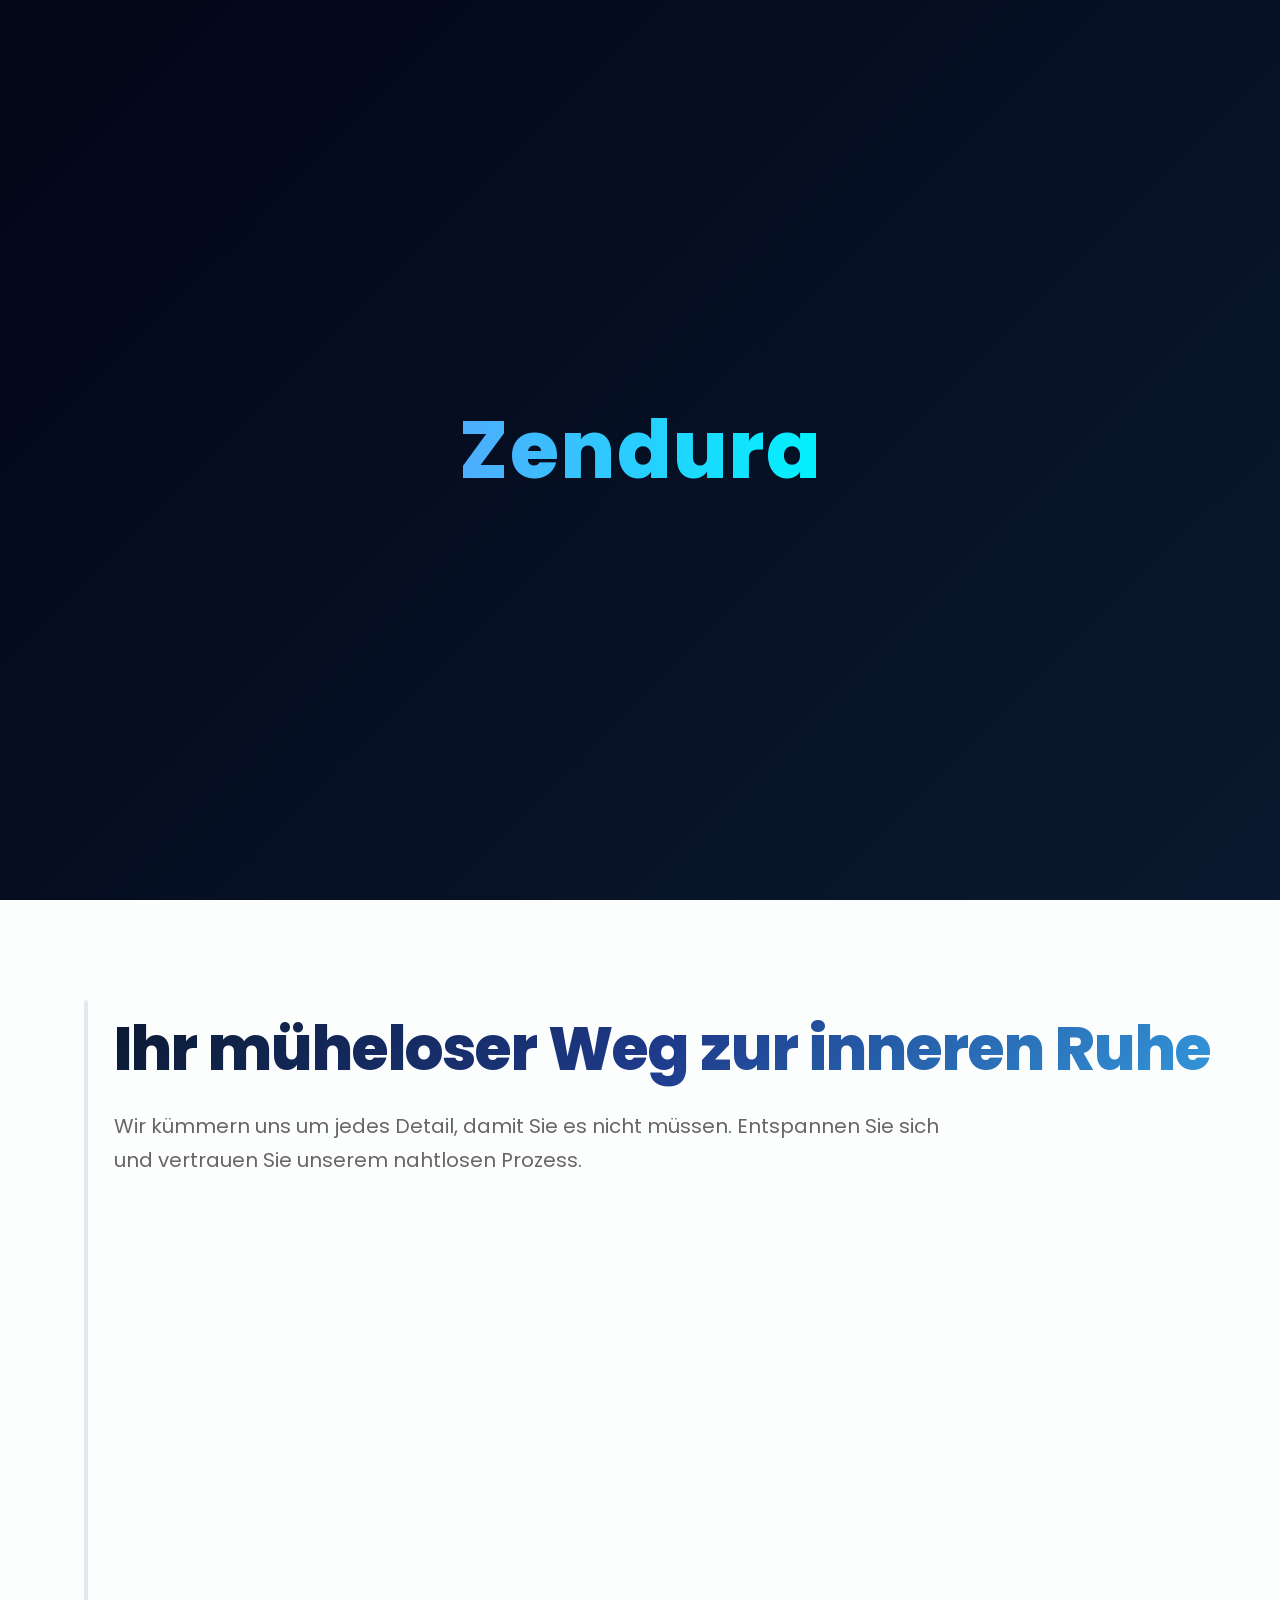
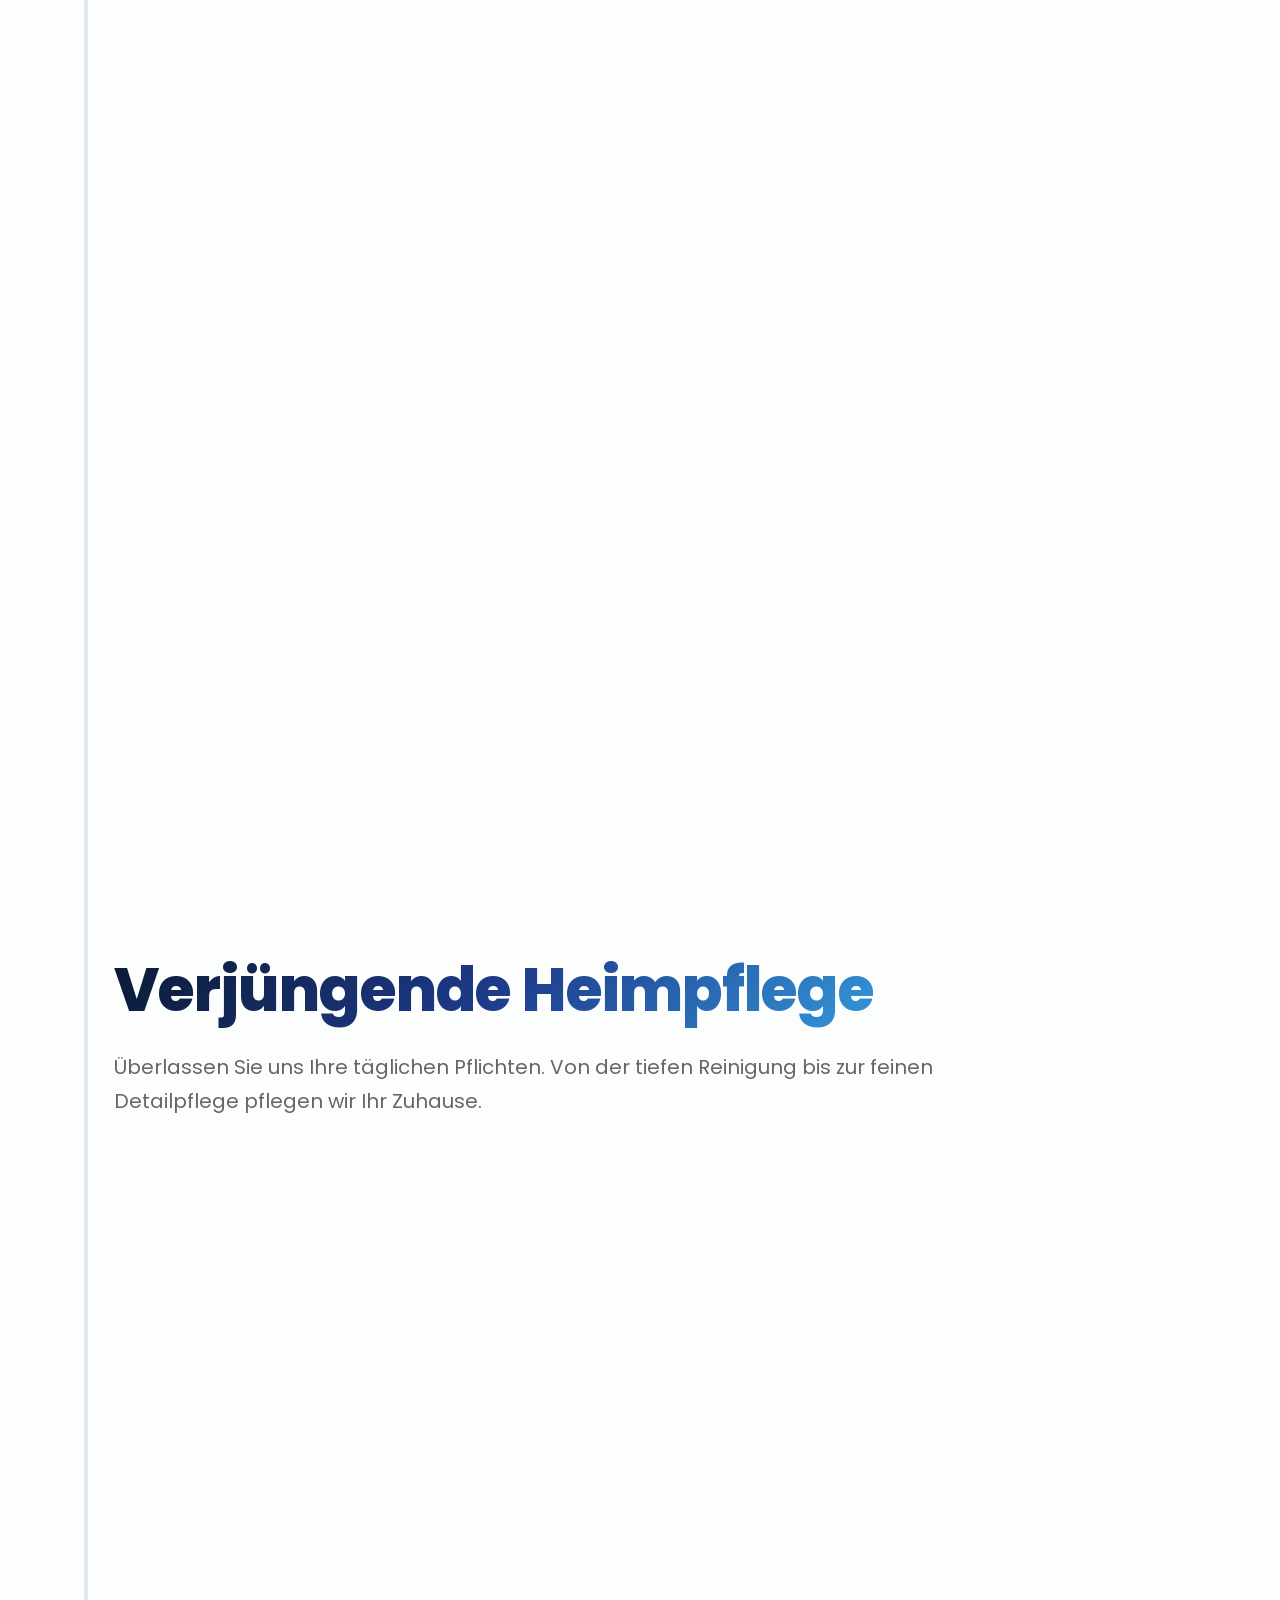
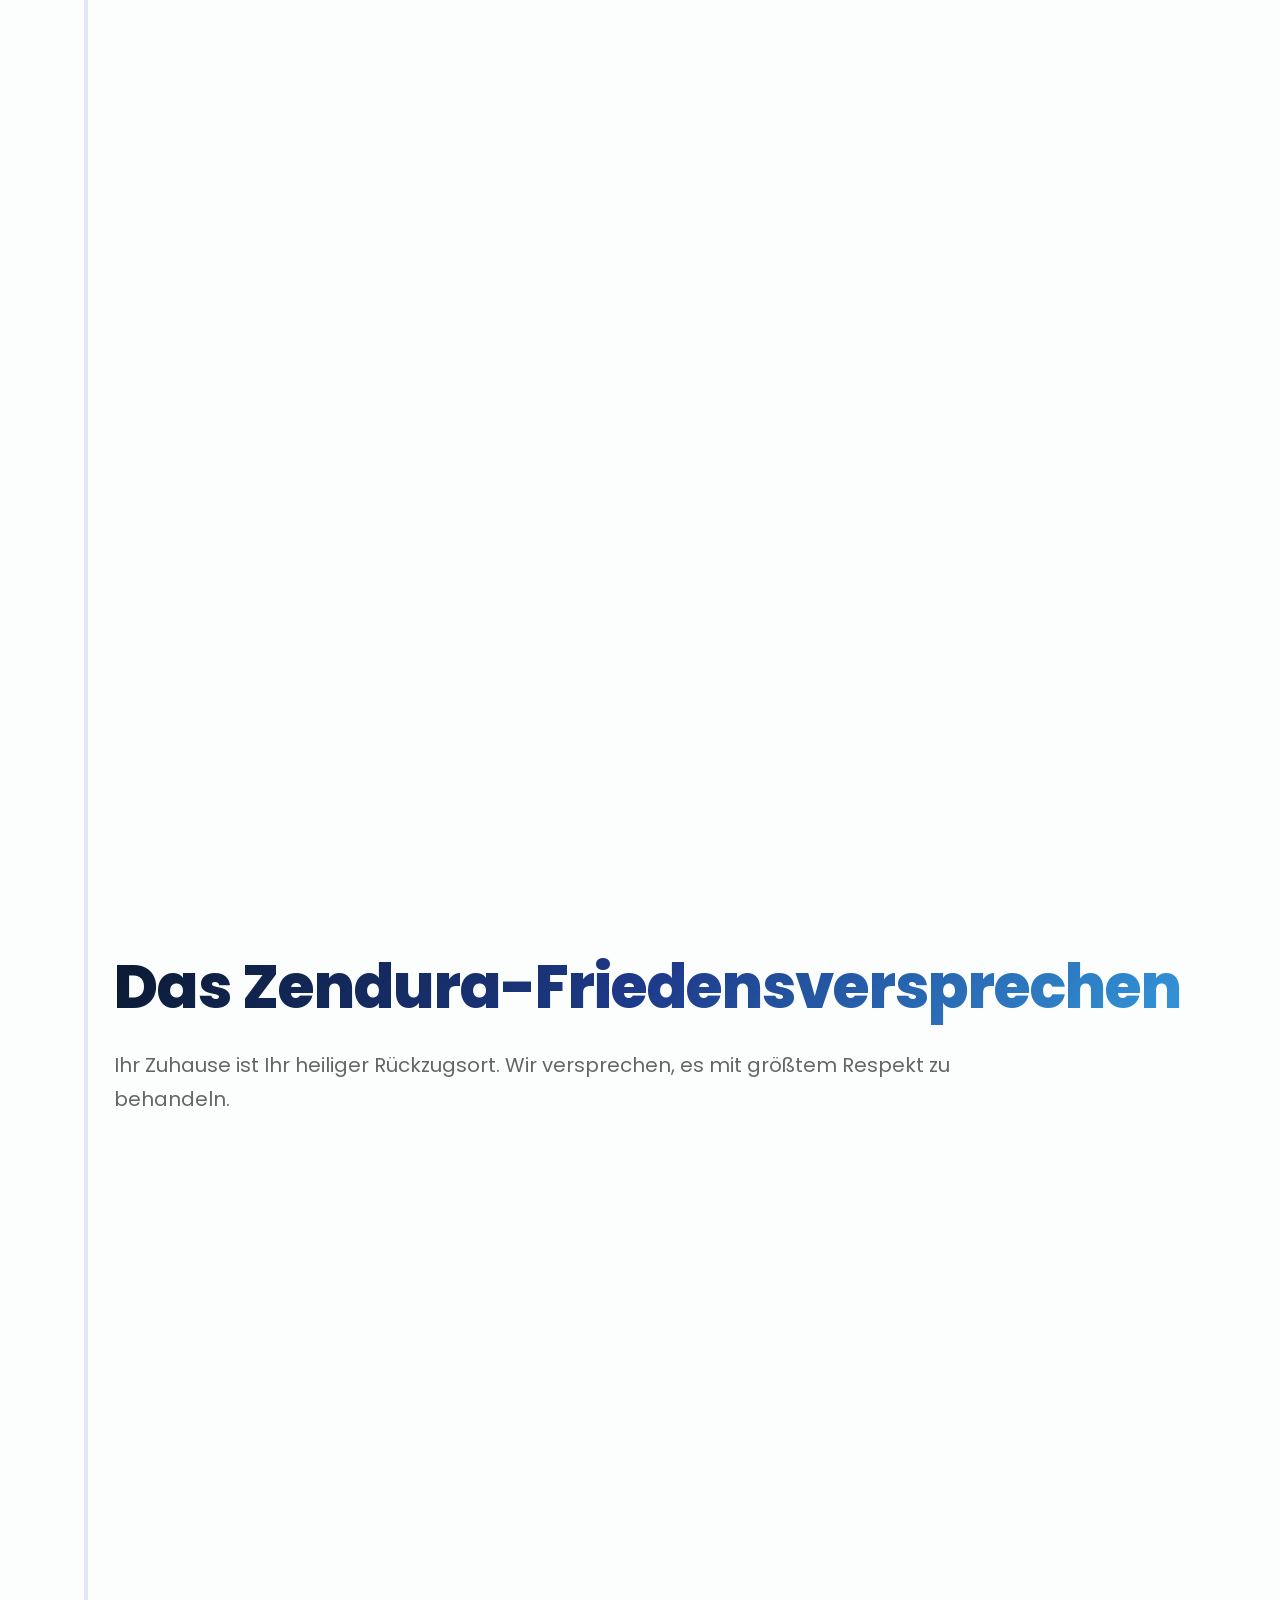
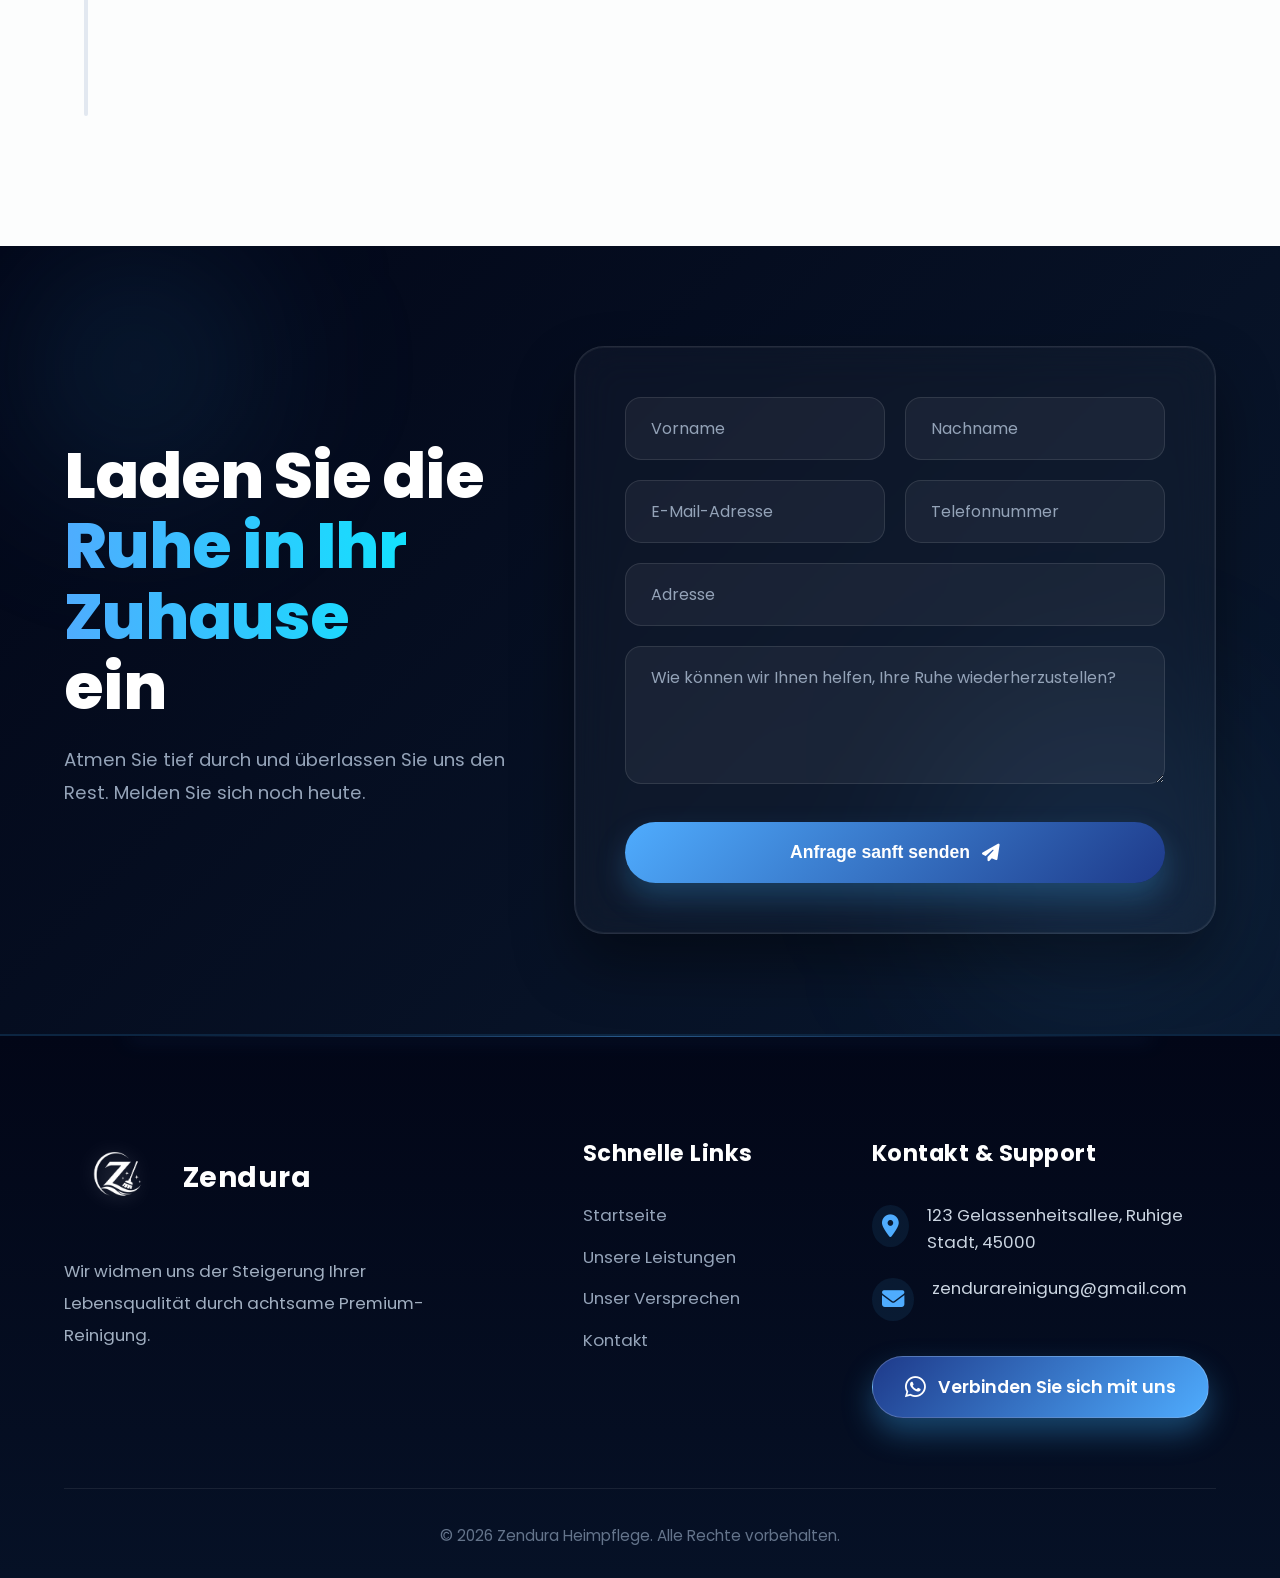
==== index.html @ 0d2a4757 "Add files via upload" ====
<!DOCTYPE html>
<html lang="de">
<head>
    <meta charset="UTF-8" />
    <meta name="viewport" content="width=device-width, initial-scale=1.0, viewport-fit=cover">
    <title>Zendura</title>
    
    <!-- Fonts & Icons -->
    <link href="https://fonts.googleapis.com/css2?family=Dancing+Script:wght@600;700&family=Poppins:wght@300;400;500;600;700;800&display=swap" rel="stylesheet">
    <link rel="stylesheet" href="https://cdnjs.cloudflare.com/ajax/libs/font-awesome/6.5.0/css/all.min.css">
    
    <!-- CSS File -->
    <link rel="stylesheet" href="style.css">
</head>
<body>
    <div id="splash-screen">
        <div class="splash-logo-container">
            <!-- Xelek (Circle) hat rakirin, tenê nivîs ma -->
            <h1 class="splash-brand-name">Zendura</h1>
        </div>
    </div>

    <!-- ================= SMART HEADER ================= -->
    <header id="mainHeader">
        <div class="header-left">
            <a href="#home" class="logo-container">
                <img src="./logo.png" alt="Zendura Logo" class="site-logo">
                <span class="brand-name">Zendura</span>
            </a>
        </div>
        <div class="nav-links">
            <a href="#home" class="i18n" data-en="Home" data-de="Startseite">Home</a>
            <a href="#services" class="i18n" data-en="Services" data-de="Dienstleistungen">Services</a>
            <a href="./aboutus.html" class="i18n" data-en="About Us" data-de="Über uns">About Us</a>
            <a href="#request-service" class="i18n" data-en="Contact Us" data-de="Kontakt">Contact Us</a>
            <button class="lang-btn-nav" onclick="openLangModal()">
                <i class="fa-solid fa-globe"></i> <span id="currentLangDesktop">Deutsch</span>
            </button>
        </div>
        <div class="hamburger" id="hamburgerMenu">
            <i class="fa-solid fa-bars-staggered"></i>
        </div>
    </header>

    <!-- ================= LANGUAGE MODAL ================= -->
    <div class="lang-modal-overlay" id="langModal" aria-hidden="true">
        <div class="lang-modal-box">
            <i
                class="fa-solid fa-xmark close-lang-modal"
                onclick="closeLangModal()"
            ></i>

            <h3
                class="i18n"
                data-en="Select Language"
                data-de="Sprache wählen"
            >
                Sprache wählen
            </h3>

            <a
                href="javascript:void(0);"
                class="lang-option"
                data-language="en"
            >
                <span>English</span>
                <i class="fa-solid fa-circle-check lang-check"></i>
            </a>

            <a
                href="javascript:void(0);"
                class="lang-option selected"
                data-language="de"
            >
                <span>Deutsch</span>
                <i class="fa-solid fa-circle-check lang-check"></i>
            </a>
        </div>
    </div>

    <!-- ================= CLEAN LANGUAGE MODAL ================= -->
    <div class="lang-modal-overlay" id="langModal">
        <div class="lang-modal-box">
            <i class="fa-solid fa-xmark close-lang-modal" onclick="closeLangModal()"></i>
            <h3 class="i18n" data-en="Select Language" data-de="Sprache wählen">Sprache wählen</h3>
            <!-- href hat guhertin daku shasha nejolet ber bi jor ve -->
            <a href="javascript:void(0);" class="lang-option" data-language="en">English</a>
            <a href="javascript:void(0);" class="lang-option" data-language="de">Deutsch</a>
        </div>
    </div>

    <!-- ================= HERO SECTION ================= -->
    <section class="hero" id="home">
        <div class="hero-container">
            <div class="hero-text">
                <h2 class="i18n" data-en="Experience the Pure Peace of a <br><span class='text-light-blue'>Flawless Home</span>" data-de="Erleben Sie die pure Ruhe eines <br><span class='text-light-blue'>makellosen Zuhauses</span>">
                    Erleben Sie die pure Ruhe eines <br><span class="text-light-blue">makellosen Zuhauses</span>
                </h2>
                <p class="i18n" data-en="Let us gently wash away the stress of your day. We meticulously cleanse and harmonize your living spaces, leaving you with a tranquil, breathing sanctuary where you can truly relax and unwind." data-de="Lassen Sie uns den Stress des Tages behutsam wegwaschen. Wir reinigen und harmonisieren Ihre Wohnräume und hinterlassen Ihnen einen ruhigen Rückzugsort.">
                    Lassen Sie uns den Stress des Tages behutsam wegwaschen. Wir reinigen und harmonisieren Ihre Wohnräume und hinterlassen Ihnen einen ruhigen Rückzugsort.
                </p>
    
            </div>
            
            <div class="hero-image">
                <div class="float-img-1">
                    <img src="https://images.unsplash.com/photo-1585421514738-01798e348b17?q=80&w=300&auto=format&fit=crop" alt="Cleaning Tools">
                </div>
                <div class="premium-image-wrapper">
                    <img src="./v1.png" alt="Luxury Clean Home">
                </div>
                <div class="float-img-2">
                    <img src="https://images.unsplash.com/photo-1527515637462-cff94eecc1ac?q=80&w=300&auto=format&fit=crop" alt="Clean Room">
                </div>
            </div>
        </div>
    </section>

    <!-- ================= MASTER TIMELINE UNIVERSE ================= -->
    <section class="master-timeline-section">
        <div class="timeline-wrapper" id="timelineWrapper">
            
            <div class="timeline-track" id="timelineTrack">
                <div class="timeline-progress-bar" id="progressBar"></div>
            </div>

            <!-- Path to Peace -->
            <div class="section-header">
                <h2 class="text-gradient-dark-light i18n" data-en="Your Effortless Path to Peace" data-de="Ihr müheloser Weg zur inneren Ruhe">Ihr müheloser Weg zur inneren Ruhe</h2>
                <p class="i18n" data-en="We handle every little detail so you don't have to. Relax and trust our seamless, quiet process designed to bring absolute harmony back to your home." data-de="Wir kümmern uns um jedes Detail, damit Sie es nicht müssen. Entspannen Sie sich und vertrauen Sie unserem nahtlosen Prozess.">
                    Wir kümmern uns um jedes Detail, damit Sie es nicht müssen. Entspannen Sie sich und vertrauen Sie unserem nahtlosen Prozess.
                </p>
            </div>

            <div class="timeline-item">
                <div class="timeline-circle"></div>
                <div class="card-border-wrapper">
                    <div class="timeline-card">
                        <div class="timeline-content">
                            <div class="icon-wrapper"><i class="fa-regular fa-calendar-check"></i></div>
                            <h3 class="text-gradient-dark-light i18n" data-en="1. Mindful Listening" data-de="1. Achtsames Zuhören">1. Achtsames Zuhören</h3>
                            <p class="i18n" data-en="We gently listen to your needs to create a personalized care plan that fits perfectly into your lifestyle without causing any disruption." data-de="Wir hören uns Ihre Wünsche in Ruhe an, um einen persönlichen Pflegeplan zu erstellen.">
                                Wir hören uns Ihre Wünsche in Ruhe an, um einen persönlichen Pflegeplan zu erstellen.
                            </p>
                        </div>
                    </div>
                </div>
            </div>

            <div class="timeline-item">
                <div class="timeline-circle"></div>
                <div class="card-border-wrapper">
                    <div class="timeline-card">
                        <div class="timeline-content">
                            <div class="icon-wrapper"><i class="fa-solid fa-clipboard-list"></i></div>
                            <h3 class="text-gradient-dark-light i18n" data-en="2. Gentle Preparation" data-de="2. Sanfte Vorbereitung">2. Sanfte Vorbereitung</h3>
                            <p class="i18n" data-en="Our trusted professionals select the safest, most soothing eco-friendly products specifically tailored to protect your sanctuary and your loved ones." data-de="Unsere vertrauenswürdigen Profis wählen die sichersten und sanftesten umweltfreundlichen Produkte aus.">
                                Unsere vertrauenswürdigen Profis wählen die sichersten und sanftesten umweltfreundlichen Produkte aus.
                            </p>
                        </div>
                    </div>
                </div>
            </div>

            <div class="timeline-item">
                <div class="timeline-circle"></div>
                <div class="card-border-wrapper">
                    <div class="timeline-card">
                        <div class="timeline-content">
                            <div class="icon-wrapper"><i class="fa-solid fa-broom-ball"></i></div>
                            <h3 class="text-gradient-dark-light i18n" data-en="3. Purifying Care" data-de="3. Reinigende Pflege">3. Reinigende Pflege</h3>
                            <p class="i18n" data-en="With mindful precision and quiet respect for your space, we gently purify every corner, restoring light, freshness, and positive energy." data-de="Mit achtsamer Präzision und leisem Respekt für Ihre Räume reinigen wir behutsam jede Ecke.">
                                Mit achtsamer Präzision und leisem Respekt für Ihre Räume reinigen wir behutsam jede Ecke.
                            </p>
                        </div>
                    </div>
                </div>
            </div>

            <div class="timeline-item">
                <div class="timeline-circle"></div>
                <div class="card-border-wrapper">
                    <div class="timeline-card">
                        <div class="timeline-content">
                            <div class="icon-wrapper"><i class="fa-solid fa-circle-check"></i></div>
                            <h3 class="text-gradient-dark-light i18n" data-en="4. Perfect Peace" data-de="4. Vollkommene Ruhe">4. Vollkommene Ruhe</h3>
                            <p class="i18n" data-en="A meticulous final walkthrough ensures everything is beautifully pristine, welcoming you back to a home of pure comfort and undisturbed peace." data-de="Ein sorgfältiger letzter Rundgang stellt sicher, dass alles makellos ist.">
                                Ein sorgfältiger letzter Rundgang stellt sicher, dass alles makellos ist.
                            </p>
                        </div>
                    </div>
                </div>
            </div>

            <!-- Home Care / Services Cards -->
            <div class="section-header" id="services" style="margin-top: 80px;">
                <h2 class="text-gradient-dark-light i18n" data-en="Rejuvenating Home Care" data-de="Verjüngende Heimpflege">Verjüngende Heimpflege</h2>
                <p class="i18n" data-en="Surrender your daily chores to us. From deep purification to delicate detailing, we meticulously clean every room so your home can naturally nurture you." data-de="Überlassen Sie uns Ihre täglichen Pflichten. Von der tiefen Reinigung bis zur feinen Detailpflege pflegen wir Ihr Zuhause.">
                    Überlassen Sie uns Ihre täglichen Pflichten. Von der tiefen Reinigung bis zur feinen Detailpflege pflegen wir Ihr Zuhause.
                </p>
            </div>

            <div class="timeline-item">
                <div class="timeline-circle"></div>
                <div class="card-border-wrapper">
                    <div class="image-card">
                        <div class="img-container">
                            <img src="https://images.unsplash.com/photo-1581578731548-c64695cc6952?q=80&w=800&auto=format&fit=crop" alt="Deep Clean">
                        </div>
                        <div class="card-text-content">
                            <h3 class="text-gradient-dark-light i18n" data-en="Signature Deep Purification" data-de="Signatur-Tiefenreinigung">Signatur-Tiefenreinigung</h3>
                            <p class="i18n" data-en="A profound cleanse that breathes new life into your home, removing deep-seated dust and invisible burdens for a lighter, purer atmosphere." data-de="Eine tiefgreifende Reinigung, die Ihrem Zuhause neues Leben einhaucht und tiefsitzenden Staub entfernt.">
                                Eine tiefgreifende Reinigung, die Ihrem Zuhause neues Leben einhaucht und tiefsitzenden Staub entfernt.
                            </p>
                        </div>
                    </div>
                </div>
            </div>

            <div class="timeline-item">
                <div class="timeline-circle"></div>
                <div class="card-border-wrapper">
                    <div class="image-card">
                        <div class="img-container">
                            <img src="https://images.unsplash.com/photo-1584622650111-993a426fbf0a?q=80&w=800&auto=format&fit=crop" alt="Kitchen Clean">
                        </div>
                        <div class="card-text-content">
                            <h3 class="text-gradient-dark-light i18n" data-en="Kitchen & Bath Renewal" data-de="Erneuerung von Küche & Bad">Erneuerung von Küche & Bad</h3>
                            <p class="i18n" data-en="We restore the sparkle and hygiene of your most personal spaces, leaving them sparkling clean, sanitized, and deeply refreshing." data-de="Wir stellen den Glanz und die Hygiene Ihrer persönlichsten Räume wieder her und desinfizieren sie.">
                                Wir stellen den Glanz und die Hygiene Ihrer persönlichsten Räume wieder her und desinfizieren sie.
                            </p>
                        </div>
                    </div>
                </div>
            </div>

            <div class="timeline-item">
                <div class="timeline-circle"></div>
                <div class="card-border-wrapper">
                    <div class="image-card">
                        <div class="img-container">
                            <img src="https://images.unsplash.com/photo-1598928506311-c55ded91a20c?q=80&w=800&auto=format&fit=crop" alt="Living Room Clean">
                        </div>
                        <div class="card-text-content">
                            <h3 class="text-gradient-dark-light i18n" data-en="Living Room Detailing" data-de="Wohnzimmer-Pflege">Wohnzimmer-Pflege</h3>
                            <p class="i18n" data-en="We meticulously dust, organize, and refresh your living areas to create a spotless, welcoming environment where your family can truly relax." data-de="Wir stauben akribisch ab und frischen Ihre Wohnräume auf, um eine makellose Umgebung zu schaffen.">
                                Wir stauben akribisch ab und frischen Ihre Wohnräume auf, um eine makellose Umgebung zu schaffen.
                            </p>
                        </div>
                    </div>
                </div>
            </div>

            <div class="timeline-item">
                <div class="timeline-circle"></div>
                <div class="card-border-wrapper">
                    <div class="image-card">
                        <div class="img-container">
                            <img src="https://images.unsplash.com/photo-1616594039964-ae9021a400a0?q=80&w=800&auto=format&fit=crop" alt="Bedroom Sanctuary">
                        </div>
                        <div class="card-text-content">
                            <h3 class="text-gradient-dark-light i18n" data-en="Bedroom Sanctuary" data-de="Schlafzimmer-Heiligtum">Schlafzimmer-Heiligtum</h3>
                            <p class="i18n" data-en="Your resting space is thoroughly cleansed of allergens and dust, ensuring a peaceful night's sleep in a fresh, breathable room." data-de="Ihr Ruheraum wird gründlich von Allergenen und Staub befreit, was einen ruhigen Schlaf garantiert.">
                                Ihr Ruheraum wird gründlich von Allergenen und Staub befreit, was einen ruhigen Schlaf garantiert.
                            </p>
                        </div>
                    </div>
                </div>
            </div>

            <div class="timeline-item">
                <div class="timeline-circle"></div>
                <div class="card-border-wrapper">
                    <div class="image-card">
                        <div class="img-container">
                            <img src="https://images.unsplash.com/photo-1527515637462-cff94eecc1ac?q=80&w=800&auto=format&fit=crop" alt="Floor Cleaning">
                        </div>
                        <div class="card-text-content">
                            <h3 class="text-gradient-dark-light i18n" data-en="Floor & Carpet Revitalization" data-de="Boden- & Teppichrevitalisierung">Boden- & Teppichrevitalisierung</h3>
                            <p class="i18n" data-en="Deep vacuuming and mopping treatments that remove hidden dirt and footprints, restoring the natural beauty and freshness of your home's foundation." data-de="Tiefenstaubsaugen und Wischbehandlungen, die versteckten Schmutz entfernen und die Böden erneuern.">
                                Tiefenstaubsaugen und Wischbehandlungen, die versteckten Schmutz entfernen und die Böden erneuern.
                            </p>
                        </div>
                    </div>
                </div>
            </div>

            <!-- Promise Section -->
            <div class="section-header" style="margin-top: 80px;">
                <h2 class="text-gradient-dark-light i18n" data-en="The Zendura Promise of Peace" data-de="Das Zendura-Friedensversprechen">Das Zendura-Friedensversprechen</h2>
                <p class="i18n" data-en="Your home is your sacred retreat. We promise to treat it with the utmost reverence, delivering a level of cleanliness that instantly calms your soul and frees your mind." data-de="Ihr Zuhause ist Ihr heiliger Rückzugsort. Wir versprechen, es mit größtem Respekt zu behandeln.">
                    Ihr Zuhause ist Ihr heiliger Rückzugsort. Wir versprechen, es mit größtem Respekt zu behandeln.
                </p>
            </div>

            <div class="timeline-item">
                <div class="timeline-circle"></div>
                <div class="promise-cta-wrapper">
                    <a href="./aboutus.html" class="huge-premium-btn">
                        <span class="i18n" data-en="Discover True Serenity" data-de="Wahre Gelassenheit entdecken">Wahre Gelassenheit entdecken</span> <i class="fa-solid fa-arrow-right"></i>
                    </a>
                </div>
            </div>

            <div class="timeline-item">
                <div class="timeline-circle"></div>
                <div class="clean-features-list">
                    <h3 class="text-gradient-dark-light i18n" data-en="A Commitment to Your Wellbeing" data-de="Ein Engagement für Ihr Wohlbefinden" style="font-size: clamp(1.6rem, 3vw, 2rem); font-weight: 800; margin-bottom: 25px;">Ein Engagement für Ihr Wohlbefinden</h3>
                    <ul>
                        <li>
                            <div class="check-circle"><i class="fa-solid fa-check"></i></div>
                            <div class="list-text">
                                <h4 class="i18n" data-en="Pure, Breathable Air" data-de="Reine, atmungsaktive Luft">Reine, atmungsaktive Luft</h4>
                                <p class="i18n" data-en="We use non-toxic, gentle eco-products that leave your home smelling naturally fresh, protecting your loved ones and beloved pets." data-de="Wir verwenden ungiftige, sanfte Öko-Produkte, die Ihr Zuhause natürlich frisch riechen lassen.">Wir verwenden ungiftige, sanfte Öko-Produkte, die Ihr Zuhause natürlich frisch riechen lassen.</p>
                            </div>
                        </li>
                        <li>
                            <div class="check-circle"><i class="fa-solid fa-check"></i></div>
                            <div class="list-text">
                                <h4 class="i18n" data-en="Trust & Quiet Discretion" data-de="Vertrauen & leise Diskretion">Vertrauen & leise Diskretion</h4>
                                <p class="i18n" data-en="Our carefully vetted and trained team works with quiet respect, ensuring your privacy and peace remain entirely undisturbed." data-de="Unser sorgfältig geprüftes Team arbeitet mit leisem Respekt und schützt Ihre Privatsphäre.">Unser sorgfältig geprüftes Team arbeitet mit leisem Respekt und schützt Ihre Privatsphäre.</p>
                            </div>
                        </li>
                        <li>
                            <div class="check-circle"><i class="fa-solid fa-check"></i></div>
                            <div class="list-text">
                                <h4 class="i18n" data-en="Effortless Harmony" data-de="Mühelose Harmonie">Mühelose Harmonie</h4>
                                <p class="i18n" data-en="Booking is beautifully simple. We adapt to your natural rhythm, making the entire experience completely stress-free from start to finish." data-de="Die Buchung ist einfach. Wir passen uns Ihrem Rhythmus an und machen das Erlebnis stressfrei.">Die Buchung ist einfach. Wir passen uns Ihrem Rhythmus an und machen das Erlebnis stressfrei.</p>
                            </div>
                        </li>
                    </ul>
                </div>
            </div>

        </div> 
    </section>

    <!-- ================= PREMIUM REQUEST FORM ================= -->
    <section class="request-section" id="request-service">
        <div class="request-container">
            <div class="request-text">
                <h2 class="i18n" data-en="Invite <span class='text-light-blue'>Calm Into Your Home</span>" data-de="Laden Sie die <span class='text-light-blue'>Ruhe in Ihr Zuhause</span> ein">
                    Laden Sie die <span class="text-light-blue">Ruhe in Ihr Zuhause</span> ein
                </h2>
                <p class="i18n" data-en="Take a deep breath and let us handle the rest. Reach out today, and our caring concierge will gracefully arrange your restorative cleaning experience." data-de="Atmen Sie tief durch und überlassen Sie uns den Rest. Melden Sie sich noch heute.">
                    Atmen Sie tief durch und überlassen Sie uns den Rest. Melden Sie sich noch heute.
                </p>
            </div>

            <div class="request-form-wrapper">
                <form class="premium-form" id="bookingForm" novalidate>
                    <div class="form-row">
                        <div class="input-group">
                            <input id="firstName" name="firstName" type="text" class="i18n-ph" data-en="First Name" data-de="Vorname" placeholder="Vorname" required>
                        </div>
                        <div class="input-group">
                            <input id="lastName" name="lastName" type="text" class="i18n-ph" data-en="Last Name" data-de="Nachname" placeholder="Nachname" required>
                        </div>
                    </div>

                    <div class="form-row">
                        <div class="input-group">
                            <input id="email" name="email" type="email" class="i18n-ph" data-en="Email Address" data-de="E-Mail-Adresse" placeholder="E-Mail-Adresse" required>
                        </div>
                        <div class="input-group">
                            <input id="phone" name="phone" type="tel" class="i18n-ph" data-en="Phone Number" data-de="Telefonnummer" placeholder="Telefonnummer" required>
                        </div>
                    </div>

                    <div class="input-group">
                        <input id="address" name="address" type="text" class="i18n-ph" data-en="Address" data-de="Adresse" placeholder="Adresse" required>
                    </div>

                    <div class="input-group">
                        <textarea id="message" name="message" class="i18n-ph" data-en="How can we help restore your peace?" data-de="Wie können wir Ihnen helfen, Ihre Ruhe wiederherzustellen?" placeholder="Wie können wir Ihnen helfen, Ihre Ruhe wiederherzustellen?" rows="4" required></textarea>
                    </div>

                    <div class="form-status" id="formStatus"></div>

                    <button type="submit" class="submit-btn">
                        <span class="i18n" data-en="Send Request Gently" data-de="Anfrage sanft senden">Anfrage sanft senden</span>
                        <i class="fa-solid fa-paper-plane"></i>
                    </button>
                </form>
            </div>
        </div>
    </section>

    <!-- ================= ULTRA PREMIUM FOOTER ================= -->
    <footer class="premium-footer" id="contact">
        <div class="footer-container">
            
            <div class="footer-brand">
                <a href="#" class="footer-logo">
                    <img src="./logo.png" alt="Zendura Logo" class="footer-site-logo">
                    <span class="footer-brand-name">Zendura</span>
                </a>
                <p class="i18n" data-en="We are dedicated to elevating your quality of life through mindful, premium home cleaning. Our purpose is to give you back your time and restore total serenity to your personal spaces." data-de="Wir widmen uns der Steigerung Ihrer Lebensqualität durch achtsame Premium-Reinigung.">
                    Wir widmen uns der Steigerung Ihrer Lebensqualität durch achtsame Premium-Reinigung.
                </p>
            </div>
            
            <div class="footer-links">
                <h4 class="i18n" data-en="Quick Links" data-de="Schnelle Links">Schnelle Links</h4>
                <ul>
                    <li><a href="#" class="i18n" data-en="Home" data-de="Startseite">Startseite</a></li>
                    <li><a href="#" class="i18n" data-en="Our Services" data-de="Unsere Leistungen">Unsere Leistungen</a></li>
                    <li><a href="#" class="i18n" data-en="Our Promise" data-de="Unser Versprechen">Unser Versprechen</a></li>
                    <li><a href="#contact" class="i18n" data-en="Contact Us" data-de="Kontakt">Kontakt</a></li>
                </ul>
            </div>

            <div class="footer-contact">
                <h4 class="i18n" data-en="Contact & Support" data-de="Kontakt & Support">Kontakt & Support</h4>
                <ul>
                    <li>
                        <i class="fa-solid fa-location-dot"></i>
                        <span class="i18n" data-en="123 Serenity Avenue, Quiet City, QC 45000" data-de="123 Gelassenheitsallee, Ruhige Stadt, 45000">123 Gelassenheitsallee, Ruhige Stadt, 45000</span>
                    </li>
                    <li>
                        <i class="fa-solid fa-envelope"></i>
                        <span>zendurareinigung@gmail.com</span>
                    </li>
                    <li>
                        <a href="https://wa.me/0789642788" target="_blank" class="whatsapp-btn-blue">
                            <i class="fa-brands fa-whatsapp"></i> <span class="i18n" data-en="Connect With Us" data-de="Verbinden Sie sich mit uns">Verbinden Sie sich mit uns</span>
                        </a>
                    </li>
                </ul>
            </div>
            
        </div>
        
        <div class="footer-bottom">
            <p class="i18n" data-en="&copy; 2026 Zendura Home Care. All rights reserved. Designed for Peace of Mind." data-de="&copy; 2026 Zendura Heimpflege. Alle Rechte vorbehalten.">&copy; 2026 Zendura Heimpflege. Alle Rechte vorbehalten.</p>
        </div>
    </footer>

    <!-- JS File -->
    <script src="https://cdn.jsdelivr.net/npm/@supabase/supabase-js@2"></script>
    <script src="script.js"></script>
</body>
</html>
---- style.css ----
/* ================= RESET & BASE ================= */
* { margin: 0; padding: 0; box-sizing: border-box; }
body { font-family: 'Poppins', sans-serif; background: #fcfdfd; overflow-x: hidden; line-height: 1.6; color: #333; }
html { scroll-behavior: smooth; }

/* ================= PREMIUM GRADIENTS ================= */
.text-gradient-dark-light {
    background: linear-gradient(135deg, #0a192f 0%, #1E3A8A 50%, #3498db 100%);
    -webkit-background-clip: text; -webkit-text-fill-color: transparent;
    display: inline-block;
}

/* ================= SPLASH SCREEN (NEW) ================= */
#splash-screen {
    position: fixed;
    inset: 0;
    z-index: 99999;
    background: linear-gradient(135deg, #020617 0%, #0a192f 100%);
    display: flex;
    align-items: center;
    justify-content: center;
    transition: opacity 0.8s cubic-bezier(0.4, 0, 0.2, 1), visibility 0.8s;
}

#splash-screen.hidden {
    opacity: 0;
    visibility: hidden;
}

.splash-logo-container {
    position: relative;
    display: flex;
    flex-direction: column;
    align-items: center;
    justify-content: center;
}

.splash-brand-name {
    font-family: 'Poppins', sans-serif;
    font-size: clamp(3rem, 8vw, 5rem);
    font-weight: 800;
    letter-spacing: 2px;
    background: linear-gradient(to right, #4facfe, #00f2fe);
    -webkit-background-clip: text;
    -webkit-text-fill-color: transparent;
    animation: pulse-glow 2s infinite alternate ease-in-out, floatSmooth 3s ease-in-out infinite;
    z-index: 2;
}

@keyframes pulse-glow {
    0% { filter: drop-shadow(0 0 15px rgba(79, 172, 254, 0.4)); }
    100% { filter: drop-shadow(0 0 40px rgba(79, 172, 254, 0.9)); transform: scale(1.05); }
}

/* ================= SMART HEADER ================= */
header {
    position: fixed; top: 20px; left: 50%; transform: translateX(-50%) translateY(0);
    width: 92%; max-width: 1400px; 
    height: 90px;
    background: rgba(10, 25, 47, 0.75); backdrop-filter: blur(20px); -webkit-backdrop-filter: blur(20px);
    border: 1px solid rgba(255, 255, 255, 0.15); display: flex; align-items: center; justify-content: space-between; 
    padding: 0 40px; z-index: 1000; box-shadow: 0 20px 40px rgba(0, 0, 0, 0.25); border-radius: 50px; 
    transition: transform 0.4s cubic-bezier(0.3, 0, 0.2, 1), height 0.3s ease, padding 0.3s ease; 
}
header.hide-header { transform: translateX(-50%) translateY(-150%); }

.header-left { display: flex; align-items: center; }

/* ================= LOGO & BRAND NAME STYLES ================= */
.logo-container {
    display: flex;
    align-items: center;
    gap: 0px;
    text-decoration: none;
}

.brand-name {
    font-family: 'Poppins', sans-serif;
    font-size: 26px;
    font-weight: 700;
    color: #ffffff;
    letter-spacing: 0.5px;
    transition: all 0.3s ease;
}

.site-logo { 
    height: 80px; 
    width: auto; 
    object-fit: contain; 
    transition: all 0.3s cubic-bezier(0.175, 0.885, 0.32, 1.275); 
    filter: drop-shadow(0 0 10px rgba(255,255,255,0.25)); 
    transform: translateY(4px); 
}

.logo-container:hover .site-logo { 
    transform: translateY(4px) scale(1.08); 
    filter: drop-shadow(0 0 15px rgba(255,255,255,0.4)); 
}
.logo-container:hover .brand-name {
    color: #4facfe;
}

.nav-links { display: flex; align-items: center; gap: 40px; }
.nav-links a { color: #ffffff; text-decoration: none; font-size: 16px; font-weight: 500; transition: 0.3s; position: relative; }
.nav-links a::after { content: ''; position: absolute; bottom: -5px; left: 0; width: 0; height: 2px; background: #4facfe; transition: 0.3s; }
.nav-links a:hover { color: #4facfe; }
.nav-links a:hover::after { width: 100%; }

.lang-option {
    width: 100%;
    display: flex;
    align-items: center;
    justify-content: space-between;
    gap: 15px;
}

.lang-option .lang-check {
    font-size: 20px;
    color: #39a9db;
    opacity: 0;
    visibility: hidden;
    transform: scale(0.6);
    transition:
        opacity 0.25s ease,
        visibility 0.25s ease,
        transform 0.25s ease;
}

.lang-option.selected .lang-check {
    opacity: 1;
    visibility: visible;
    transform: scale(1);
}

.lang-btn-nav {
    background: rgba(255, 255, 255, 0.1); border: 1px solid rgba(255,255,255,0.2);
    color: #fff; padding: 10px 22px; border-radius: 50px; cursor: pointer;
    font-family: 'Poppins', sans-serif; font-size: 15px; font-weight: 500;
    display: flex; align-items: center; gap: 10px; transition: 0.3s;
}
.lang-btn-nav:hover { background: #3498db; border-color: #3498db; box-shadow: 0 5px 20px rgba(52, 152, 219, 0.5); transform: translateY(-2px); }

.hamburger { display: none; color: white; font-size: 28px; cursor: pointer; transition: 0.3s; }
.hamburger:hover { color: #4facfe; transform: scale(1.1); }

/* ================= RESPONSIVE BREAKPOINTS ================= */
@media (max-width: 950px) {
    .nav-links { display: none; }
    .hamburger { display: block; }
    header { padding: 0 30px; height: 80px; }
    .site-logo { height: 65px; transform: translateY(3px); } 
    .brand-name { font-size: 22px; transform: translateY(-2px); }
    .logo-container:hover .site-logo { transform: translateY(3px) scale(1.08); }
}

@media (max-width: 480px) {
    header { padding: 0 20px; height: 70px; top: 15px; }
    .site-logo { height: 55px; transform: translateY(2px); } 
    .brand-name { font-size: 20px; transform: translateY(-2px); }
    .logo-container:hover .site-logo { transform: translateY(2px) scale(1.08); }
}

/* ================= MOBILE MENU ================= */
.mobile-menu {
    position: fixed; top: 0; right: -100%; width: 100%; height: 100vh;
    background: rgba(10, 25, 47, 0.98); backdrop-filter: blur(20px);
    z-index: 2000; display: flex; flex-direction: column; justify-content: center; align-items: center; gap: 40px;
    transition: 0.5s cubic-bezier(0.77, 0, 0.175, 1);
}
.mobile-menu.active { right: 0; }
.mobile-menu a { color: #ffffff; font-size: 26px; text-decoration: none; font-weight: 600; transition: 0.3s; letter-spacing: 1px; }
.mobile-menu a:hover { color: #4facfe; transform: translateY(-3px); }
.close-btn { position: absolute; top: 35px; right: 40px; font-size: 38px; color: white; cursor: pointer; transition: 0.3s; }
.close-btn:hover { color: #e74c3c; transform: rotate(90deg); }

.lang-btn-mobile {
    margin-top: 15px; background: linear-gradient(135deg, #3498db, #1E3A8A);
    color: white; border: none; padding: 16px 45px; border-radius: 50px;
    font-family: 'Poppins', sans-serif; font-size: 20px; font-weight: 600; cursor: pointer;
    box-shadow: 0 10px 25px rgba(52, 152, 219, 0.4); transition: 0.3s; display: flex; align-items: center; gap: 10px;
}

/* ================= CLEAN LANGUAGE MODAL ================= */
.lang-modal-overlay {
    position: fixed; inset: 0; background: rgba(5, 12, 23, 0.85); backdrop-filter: blur(20px);
    z-index: 3000; display: flex; justify-content: center; align-items: center;
    opacity: 0; visibility: hidden; transition: 0.4s ease;
}
.lang-modal-overlay.active { opacity: 1; visibility: visible; }
.lang-modal-box {
    background: #ffffff; width: 90%; max-width: 380px; border-radius: 25px; padding: 45px 35px;
    box-shadow: 0 30px 60px rgba(0,0,0,0.5); transform: scale(0.9) translateY(20px); transition: 0.4s cubic-bezier(0.175, 0.885, 0.32, 1.275);
    position: relative; text-align: center; border: 1px solid rgba(52, 152, 219, 0.2);
}
.lang-modal-overlay.active .lang-modal-box { transform: scale(1) translateY(0); }
.close-lang-modal { position: absolute; top: 20px; right: 25px; font-size: 26px; color: #a0b2c6; cursor: pointer; transition: 0.3s; }
.close-lang-modal:hover { color: #e74c3c; transform: rotate(90deg); }
.lang-modal-box h3 { font-size: 1.6rem; color: #0a192f; margin-bottom: 30px; font-weight: 800; }

.lang-option {
    display: block; width: 100%; padding: 16px; margin-bottom: 15px; border-radius: 15px; background: #f8fafc;
    border: 2px solid #e2e8f0; color: #0a192f; font-size: 1.2rem; font-weight: 600;
    cursor: pointer; transition: 0.3s; text-decoration: none;
}
.lang-option:hover { border-color: #3498db; background: rgba(52, 152, 219, 0.05); transform: translateY(-3px); box-shadow: 0 10px 20px rgba(52, 152, 219, 0.1); }

/* ================= HERO SECTION ================= */
.hero {
    position: relative; min-height: 100vh; padding: 160px 6% 60px; 
    display: flex; align-items: center; justify-content: center; overflow: hidden; 
    background: #020617; 
}
.hero::before {
    content: ''; position: absolute; top: -20%; left: -10%; width: 60vw; height: 60vw;
    background: radial-gradient(circle, rgba(52, 152, 219, 0.15) 0%, transparent 60%);
    filter: blur(100px); animation: floatOrb 12s infinite alternate ease-in-out; z-index: 1; pointer-events: none;
}
.hero::after {
    content: ''; position: absolute; bottom: -20%; right: -10%; width: 70vw; height: 70vw;
    background: radial-gradient(circle, rgba(30, 58, 138, 0.25) 0%, transparent 60%);
    filter: blur(120px); animation: floatOrb2 15s infinite alternate-reverse ease-in-out; z-index: 1; pointer-events: none;
}
@keyframes floatOrb { 0% { transform: translate(0, 0); } 100% { transform: translate(80px, 60px); } }
@keyframes floatOrb2 { 0% { transform: translate(0, 0); } 100% { transform: translate(-100px, -50px); } }

.hero-container { position: relative; z-index: 2; display: flex; flex-wrap: wrap; max-width: 1400px; gap: 60px; align-items: center; width: 100%; }

.hero-text { flex: 1.2; min-width: 300px; color: #FFFFFF; text-align: left; }
.hero-text h2 { font-size: clamp(2.8rem, 6vw, 5.5rem); font-weight: 800; line-height: 1.15; margin-bottom: 25px; letter-spacing: -1px; text-shadow: 0 10px 40px rgba(0,0,0,0.8); }
.text-light-blue { background: linear-gradient(to right, #4facfe, #00f2fe); -webkit-background-clip: text; -webkit-text-fill-color: transparent; display: inline-block; }
.hero-text p { font-size: clamp(1rem, 2vw, 1.25rem); color: #94a3b8; font-weight: 400; max-width: 600px; line-height: 1.8; margin-bottom: 40px; }

.hero-btn {
    display: inline-flex; align-items: center; gap: 12px; padding: 18px 45px; 
    background: linear-gradient(135deg, #4facfe, #1E3A8A); color: white; font-size: 1.2rem; font-weight: 600; 
    text-decoration: none; border-radius: 50px; box-shadow: 0 15px 30px rgba(52, 152, 219, 0.4); transition: 0.4s; 
}
.hero-btn:hover { transform: translateY(-5px); box-shadow: 0 25px 50px rgba(52, 152, 219, 0.6); }

.hero-image { flex: 1; display: flex; justify-content: center; align-items: center; min-width: 280px; position: relative; }

.premium-image-wrapper {
    position: relative; width: 100%; max-width: 550px; border-radius: 30px;
    animation: floatSmooth 6s ease-in-out infinite; z-index: 2;
}
@keyframes floatSmooth { 0% { transform: translateY(0px); } 50% { transform: translateY(-15px); } 100% { transform: translateY(0px); } }
.premium-image-wrapper img {
    width: 100%; height: auto; object-fit: cover; border-radius: 30px;
    box-shadow: 0 30px 60px rgba(0,0,0,0.6); border: 2px solid rgba(255,255,255,0.15); position: relative; z-index: 2;
}

.float-img-1, .float-img-2 {
    position: absolute; border-radius: 20px; overflow: hidden;
    box-shadow: 0 20px 40px rgba(0,0,0,0.5); border: 2px solid rgba(255,255,255,0.2); z-index: 3; background: #fff;
}
.float-img-1 { width: 140px; height: 140px; top: -30px; left: -40px; animation: floatSlow1 7s infinite alternate ease-in-out; }
.float-img-2 { width: 160px; height: 120px; bottom: -20px; right: -50px; animation: floatSlow2 8s infinite alternate ease-in-out; }
.float-img-1 img, .float-img-2 img { width: 100%; height: 100%; object-fit: cover; }

@keyframes floatSlow1 { 0% { transform: translateY(0) rotate(-5deg); } 100% { transform: translateY(-15px) rotate(5deg); } }
@keyframes floatSlow2 { 0% { transform: translateY(0) rotate(5deg); } 100% { transform: translateY(15px) rotate(-5deg); } }

@media (max-width: 950px) {
    .hero { padding-top: 140px; }
    .hero-container { flex-direction: column; text-align: center; gap: 50px; margin-top: 0; }
    .hero-text { order: 2; display: flex; flex-direction: column; align-items: center; } 
    .hero-image { order: 1; margin-top: 10px; } 
    .hero-text p { max-width: 100%; }
    .float-img-1 { width: 100px; height: 100px; left: -10px; }
    .float-img-2 { width: 120px; height: 90px; right: -10px; }
}

/* ================= MASTER TIMELINE UNIVERSE ================= */
.master-timeline-section {
    background: #fcfdfd; padding: 100px 5% 130px; position: relative; overflow: hidden;
}
.timeline-wrapper { position: relative; max-width: 1300px; margin: 0 auto; padding-left: 50px; }
.timeline-track { position: absolute; left: 20px; top: 0; bottom: 0; width: 4px; background: #e2e8f0; border-radius: 10px; }
.timeline-progress-bar {
    position: absolute; left: 0; top: 0; width: 100%; 
    background: linear-gradient(to bottom, #0a192f, #1E3A8A, #4facfe, #89f7fe); 
    height: 0px; border-radius: 10px; box-shadow: 0 0 20px rgba(52, 152, 219, 0.7); transition: height 0.1s ease-out; 
}

.section-header { text-align: left; margin-bottom: 40px; position: relative; z-index: 2; }
.section-header h2 { font-size: clamp(2.2rem, 5vw, 3.8rem); font-weight: 800; margin-bottom: 12px; letter-spacing: -1px; }
.section-header p { font-size: clamp(1rem, 2vw, 1.25rem); color: #666; max-width: 850px; line-height: 1.7; }

.timeline-item {
    position: relative; margin-bottom: 55px; display: flex; align-items: center; width: 100%;
    opacity: 0; transform: translateY(40px); filter: blur(5px); transition: all 0.6s cubic-bezier(0.175, 0.885, 0.32, 1.275);
}
.timeline-item.show { opacity: 1; transform: translateY(0); filter: blur(0); }
.timeline-item:last-child { margin-bottom: 0; }

.timeline-circle {
    position: absolute; left: -28px; top: 50%; transform: translate(-50%, -50%); 
    width: 24px; height: 24px; background: #ffffff; border: 5px solid #d1d5db; border-radius: 50%; 
    z-index: 10; transition: all 0.4s ease;
}
.timeline-item.active .timeline-circle {
    border-color: #3498db; background: #0a192f; box-shadow: 0 0 0 10px rgba(52, 152, 219, 0.2); 
    transform: translate(-50%, -50%) scale(1.3);
}

.card-border-wrapper {
    position: relative; flex: 1; width: 100%; border-radius: 28px; padding: 2px; 
    background: #ffffff; box-shadow: 0 15px 40px rgba(0,0,0,0.05); overflow: hidden; z-index: 1; transition: 0.4s;
}
.card-border-wrapper::before {
    content: ''; position: absolute; top: -50%; left: -50%; width: 200%; height: 200%;
    background: conic-gradient(from 0deg, transparent 70%, rgba(52,152,219,0.8) 90%, #00f2fe 100%);
    animation: rotateBorder 5s linear infinite; z-index: -2; opacity: 0; transition: 0.5s;
}
.timeline-item.active .card-border-wrapper::before { opacity: 1; }
.timeline-item.active .card-border-wrapper { box-shadow: 0 20px 50px rgba(52, 152, 219, 0.15); transform: translateY(-4px); }

@keyframes rotateBorder { 0% { transform: rotate(0deg); } 100% { transform: rotate(360deg); } }

.timeline-card, .image-card { background: #ffffff; border-radius: 26px; height: 100%; position: relative; z-index: -1; overflow: hidden; }
.timeline-card { padding: 40px; }

.image-card { display: flex; flex-direction: row; align-items: stretch; }
.img-container { width: 45%; position: relative; overflow: hidden; }
.img-container img { width: 100%; height: 100%; object-fit: cover; transition: transform 0.8s ease; }
.timeline-item:hover .img-container img { transform: scale(1.1); }

.card-text-content { width: 55%; padding: 40px; display: flex; flex-direction: column; justify-content: center; background: #fff; }
.card-text-content h3, .timeline-content h3 { font-size: clamp(1.4rem, 3vw, 1.8rem); margin-bottom: 12px; font-weight: 800; line-height: 1.3; }
.card-text-content p, .timeline-content p { font-size: clamp(1rem, 1.5vw, 1.15rem); color: #555; line-height: 1.7; margin-bottom: 20px; }

.icon-wrapper {
    width: 65px; height: 65px; background: rgba(52, 152, 219, 0.08); border-radius: 18px;
    display: flex; align-items: center; justify-content: center; margin-bottom: 20px; transition: 0.4s;
}
.timeline-item.active .icon-wrapper { background: linear-gradient(135deg, #1E3A8A, #3498db); transform: scale(1.08); }
.icon-wrapper i { font-size: 28px; color: #3498db; transition: 0.3s; }
.timeline-item.active .icon-wrapper i { color: #ffffff; }

.card-btn {
    align-self: flex-start; padding: 12px 30px; background: rgba(52, 152, 219, 0.08);
    color: #3498db; border-radius: 50px; text-decoration: none; font-weight: 600; font-size: 1rem;
    transition: 0.3s; border: 1px solid transparent; display: inline-flex; align-items: center; gap: 8px;
}
.card-btn:hover { background: #3498db; color: #fff; transform: translateX(5px); box-shadow: 0 10px 20px rgba(52, 152, 219, 0.2); }

.promise-cta-wrapper { width: 100%; display: flex; align-items: center; justify-content: flex-start; padding: 20px 0; }
.huge-premium-btn {
    position: relative; display: inline-flex; align-items: center; gap: 18px;
    padding: 22px 55px; background: linear-gradient(270deg, #1E3A8A, #4facfe, #00f2fe, #1E3A8A);
    background-size: 300% 300%; animation: gradientShift 5s ease infinite;
    color: #ffffff; font-size: clamp(1.2rem, 3vw, 1.6rem); font-weight: 800; text-decoration: none;
    border-radius: 60px; overflow: hidden; box-shadow: 0 20px 40px rgba(52, 152, 219, 0.5);
    transition: all 0.4s cubic-bezier(0.175, 0.885, 0.32, 1.275); z-index: 1; border: 2px solid rgba(255,255,255,0.2);
}
@keyframes gradientShift { 0% {background-position: 0% 50%;} 50% {background-position: 100% 50%;} 100% {background-position: 0% 50%;} }
.huge-premium-btn::before {
    content: ''; position: absolute; top: 0; left: -100%; width: 100%; height: 100%;
    background: linear-gradient(90deg, transparent, rgba(255,255,255,0.4), transparent); transition: 0.6s ease; z-index: -1;
}
.huge-premium-btn:hover::before { left: 100%; }
.huge-premium-btn:hover { transform: translateY(-8px) scale(1.03); box-shadow: 0 30px 60px rgba(52, 152, 219, 0.7); }
.huge-premium-btn i { 
    background: #ffffff; color: #1E3A8A; width: 45px; height: 45px; display: flex; 
    align-items: center; justify-content: center; border-radius: 50%; transition: 0.3s; font-size: 1.2rem;
}
.huge-premium-btn:hover i { transform: translateX(6px); box-shadow: 0 0 15px rgba(255,255,255,0.8); }

.clean-features-list { width: 100%; padding-top: 15px; }
.clean-features-list ul { list-style: none; padding: 0; display: flex; flex-direction: column; gap: 30px; }
.clean-features-list li { display: flex; align-items: flex-start; gap: 25px; transition: 0.3s; }
.clean-features-list li:hover { transform: translateX(10px); }
.check-circle {
    min-width: 40px; height: 40px; border: 2px solid #3498db; border-radius: 50%;
    display: flex; align-items: center; justify-content: center; color: #3498db; font-size: 16px; transition: 0.3s;
}
.clean-features-list li:hover .check-circle { background: #3498db; color: #ffffff; box-shadow: 0 8px 20px rgba(52, 152, 219, 0.4); }
.list-text h4 { font-size: clamp(1.3rem, 2vw, 1.5rem); color: #0a192f; margin-bottom: 6px; font-weight: 700; }
.list-text p { font-size: clamp(1rem, 1.5vw, 1.15rem); color: #666; line-height: 1.6; margin: 0; }

@media (max-width: 900px) {
    .timeline-wrapper { padding-left: 45px; }
    .timeline-track { left: 16px; }
    .timeline-circle { left: -25px; width: 20px; height: 20px; }
    
    .image-card { flex-direction: column; }
    .img-container { width: 100%; height: 250px; }
    .card-text-content { width: 100%; padding: 30px; }
}

@media (max-width: 480px) {
    .timeline-wrapper { padding-left: 40px; }
    .timeline-track { left: 15px; }
    .timeline-circle { left: -23px; }
    
    .section-header { text-align: left; }
    .timeline-card { padding: 25px; }
    .clean-features-list li { gap: 15px; }
    .huge-premium-btn { padding: 18px 30px; width: 100%; justify-content: center; font-size: 1.1rem; }
}

/* ================= PREMIUM REQUEST FORM SECTION ================= */
.request-section {
    background: linear-gradient(135deg, #020617 0%, #0a192f 100%);
    padding: 100px 5%; position: relative; overflow: hidden;
}
.request-section::before {
    content: ''; position: absolute; top: -10%; left: -5%; width: 400px; height: 400px;
    background: radial-gradient(circle, rgba(52, 152, 219, 0.2) 0%, transparent 60%); filter: blur(80px); pointer-events: none;
}
.request-section::after {
    content: ''; position: absolute; bottom: -10%; right: -5%; width: 500px; height: 500px;
    background: radial-gradient(circle, rgba(79, 172, 254, 0.15) 0%, transparent 60%); filter: blur(90px); pointer-events: none;
}

.request-container { max-width: 1200px; margin: 0 auto; display: flex; gap: 60px; align-items: center; position: relative; z-index: 2; }
.request-text { flex: 1; color: #fff; }
.request-text h2 { font-size: clamp(2.5rem, 5vw, 4rem); font-weight: 800; line-height: 1.1; margin-bottom: 20px; letter-spacing: -1px; }
.request-text p { font-size: 1.15rem; color: #94a3b8; line-height: 1.8; margin-bottom: 30px; max-width: 500px; }

.request-form-wrapper {
    flex: 1.2; background: rgba(255, 255, 255, 0.03); backdrop-filter: blur(20px); -webkit-backdrop-filter: blur(20px);
    border: 1px solid rgba(255, 255, 255, 0.1); border-radius: 30px; padding: 50px;
    box-shadow: 0 30px 60px rgba(0,0,0,0.4), inset 0 0 0 1px rgba(255,255,255,0.05);
}
.premium-form { display: flex; flex-direction: column; gap: 20px; }
.form-row { display: flex; gap: 20px; width: 100%; }
.form-row .input-group { flex: 1; }
.input-group { width: 100%; }
.input-group input, .input-group textarea {
    width: 100%; padding: 18px 25px; border-radius: 16px; border: 1px solid rgba(255,255,255,0.1);
    background: rgba(255,255,255,0.05); font-family: 'Poppins', sans-serif; font-size: 1rem; color: #fff; transition: 0.3s;
}
.input-group input::placeholder, .input-group textarea::placeholder { color: #94a3b8; }
.input-group input:focus, .input-group textarea:focus {
    border-color: #4facfe; background-color: rgba(255,255,255,0.1); outline: none; box-shadow: 0 0 15px rgba(79, 172, 254, 0.2);
}
.form-status { display: none; padding: 14px 18px; border-radius: 14px; font-size: 0.92rem; line-height: 1.5; text-align: center; }
.form-status.show { display: block; color: #dbeafe; background: rgba(79,172,254,0.12); border: 1px solid rgba(79,172,254,0.35); }
.submit-btn {
    background: linear-gradient(135deg, #4facfe, #1E3A8A); color: #fff; border: none;
    padding: 20px; border-radius: 50px; font-size: 1.1rem; font-weight: 600; cursor: pointer;
    transition: 0.4s; display: flex; align-items: center; justify-content: center; gap: 12px;
    box-shadow: 0 15px 30px rgba(52, 152, 219, 0.3); margin-top: 10px; width: 100%;
}
.submit-btn:hover { transform: translateY(-4px); box-shadow: 0 20px 40px rgba(52, 152, 219, 0.5); }

@media (max-width: 950px) {
    .request-container { flex-direction: column; text-align: center; }
    .request-text p { margin: 0 auto 30px; }
    .request-form-wrapper { width: 100%; padding: 40px 25px; }
    .form-row { flex-direction: column; gap: 20px; }
}

/* ================= ULTRA PREMIUM FOOTER ================= */
.premium-footer {
    background: linear-gradient(to bottom, #020617, #061126); 
    border-top: 2px solid rgba(52, 152, 219, 0.15);
    padding: 100px 5% 30px; color: #94a3b8; position: relative; overflow: hidden;
}
.premium-footer::before {
    content: ''; position: absolute; top: 0; left: 50%; transform: translateX(-50%);
    width: 80%; height: 1px; background: linear-gradient(90deg, transparent, rgba(79, 172, 254, 0.5), transparent);
    box-shadow: 0 0 20px rgba(79, 172, 254, 0.8);
}
.footer-container {
    max-width: 1300px; margin: 0 auto; display: grid; grid-template-columns: 2fr 1fr 1.5fr; gap: 60px; margin-bottom: 70px; position: relative; z-index: 2;
}
.footer-brand { display: flex; flex-direction: column; gap: 25px; }

.footer-logo { display: inline-flex; align-items: center; gap: 8px; text-decoration: none; }
.footer-site-logo { height: 85px; width: auto; object-fit: contain; transition: 0.3s; filter: drop-shadow(0 0 10px rgba(255,255,255,0.25)); transform: translateY(3px); }
.footer-brand-name { font-family: 'Poppins', sans-serif; font-size: 28px; font-weight: 700; color: #ffffff; letter-spacing: 0.5px; transition: all 0.3s ease; }
.footer-logo:hover .footer-site-logo { transform: scale(1.05); }
.footer-logo:hover .footer-brand-name { color: #4facfe; }

.footer-brand p { font-size: 1.05rem; line-height: 1.9; max-width: 420px; color: #a0aec0; margin-top: 10px; }

.footer-links h4, .footer-contact h4 { color: #ffffff; font-size: 1.4rem; font-weight: 700; margin-bottom: 30px; letter-spacing: 0.5px; }

.footer-links ul { list-style: none; display: flex; flex-direction: column; gap: 15px; }
.footer-links a { color: #94a3b8; text-decoration: none; transition: 0.3s; font-size: 1.05rem; display: inline-block; }
.footer-links a:hover { color: #4facfe; transform: translateX(8px); }

.footer-contact ul { list-style: none; display: flex; flex-direction: column; gap: 20px; }
.footer-contact li { display: flex; align-items: flex-start; gap: 18px; font-size: 1.05rem; color: #cbd5e1; }
.footer-contact i { color: #4facfe; font-size: 1.4rem; margin-top: 3px; background: rgba(52, 152, 219, 0.1); padding: 10px; border-radius: 50%; }

.whatsapp-btn-blue {
    display: inline-flex; align-items: center; justify-content: center; gap: 12px; 
    background: linear-gradient(135deg, #1E3A8A, #4facfe); color: #ffffff !important;
    padding: 16px 32px; border-radius: 50px; text-decoration: none; font-weight: 600; font-size: 1.1rem;
    transition: all 0.4s cubic-bezier(0.175, 0.885, 0.32, 1.275); width: fit-content; 
    box-shadow: 0 15px 30px rgba(52, 152, 219, 0.4); margin-top: 15px; border: 1px solid rgba(255,255,255,0.2);
}
.whatsapp-btn-blue i { background: transparent; padding: 0; color: #ffffff; font-size: 1.5rem; margin: 0; }
.whatsapp-btn-blue:hover { transform: translateY(-5px) scale(1.05); box-shadow: 0 20px 40px rgba(52, 152, 219, 0.6); }

.footer-bottom { text-align: center; padding-top: 35px; border-top: 1px solid rgba(255,255,255,0.08); font-size: 0.95rem; color: #64748b; }

@media (max-width: 900px) {
    .footer-container { grid-template-columns: 1fr; gap: 50px; text-align: center; }
    .footer-brand p { margin: 0 auto; }
    .footer-contact li { justify-content: center; flex-direction: column; align-items: center; gap: 10px;}
    .whatsapp-btn-blue { margin: 20px auto 0; }
    .footer-site-logo { height: 75px; } 
    .footer-logo { justify-content: center; }
}
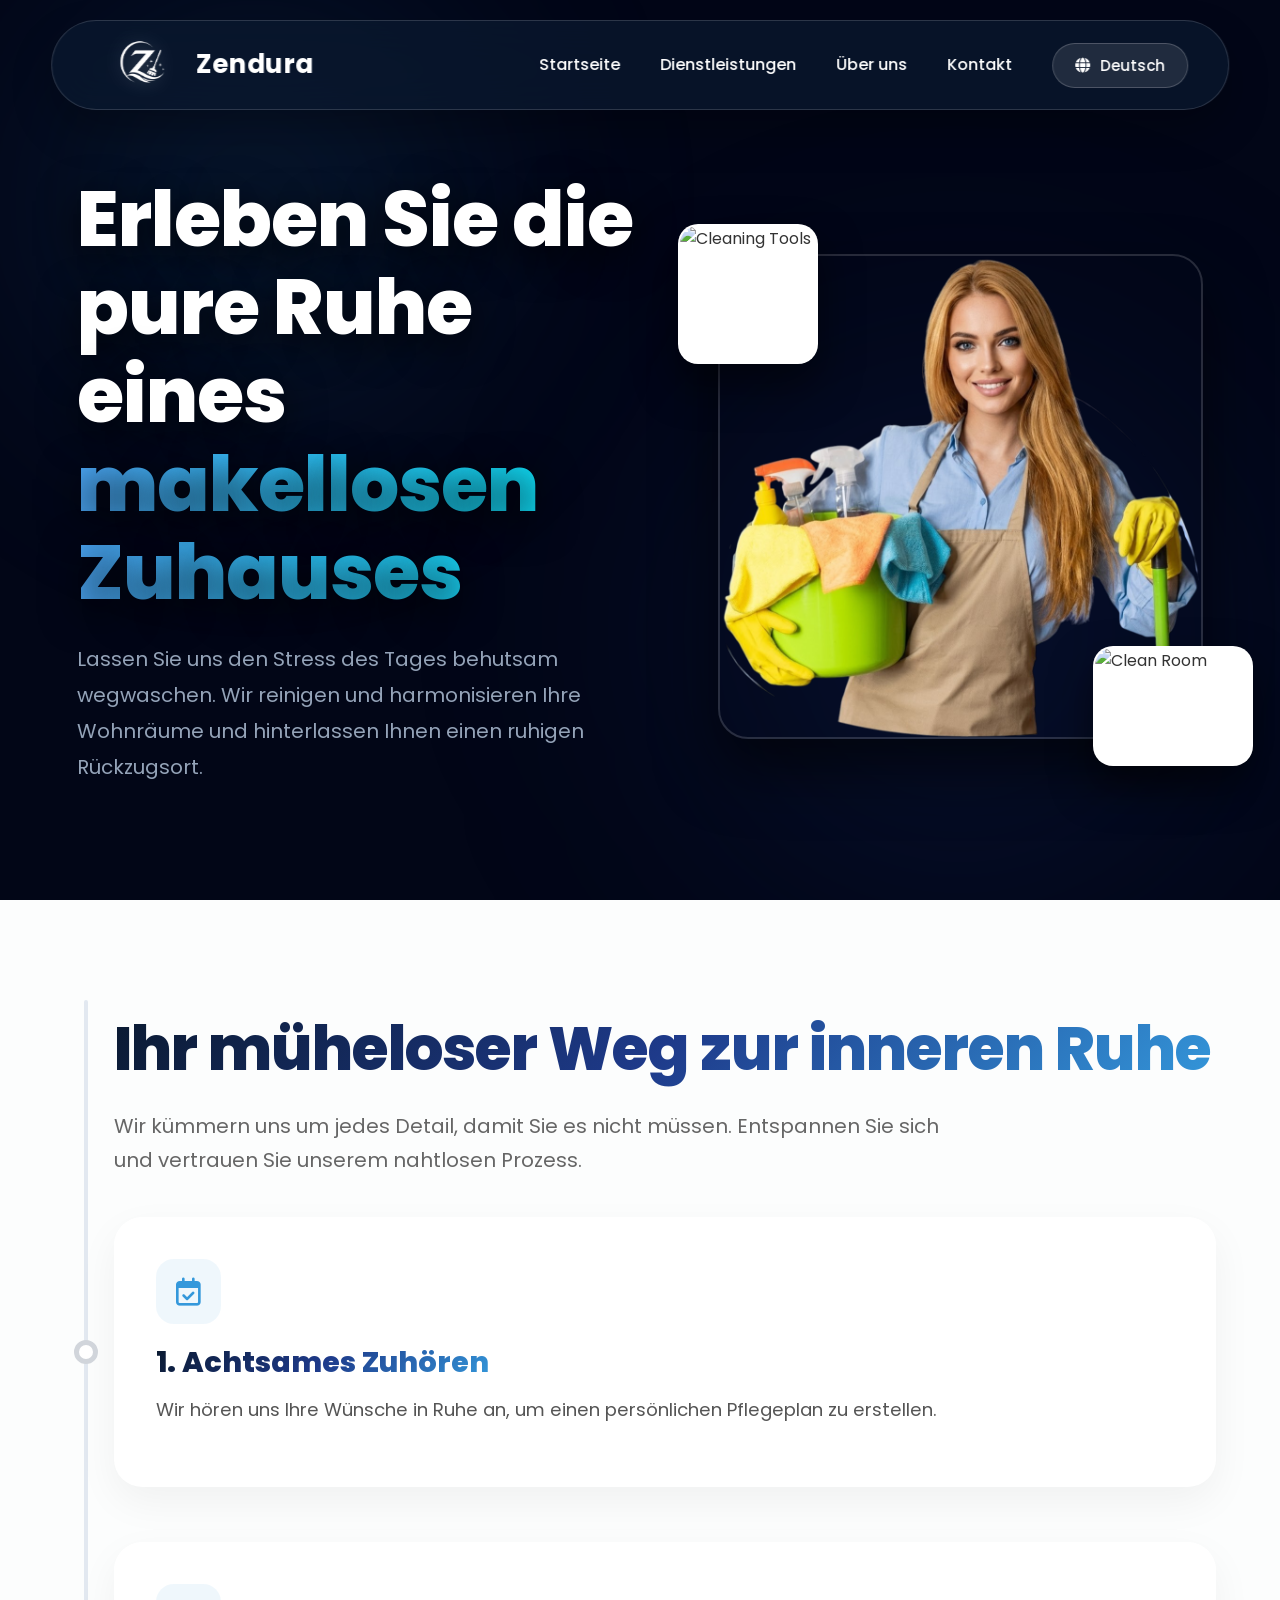
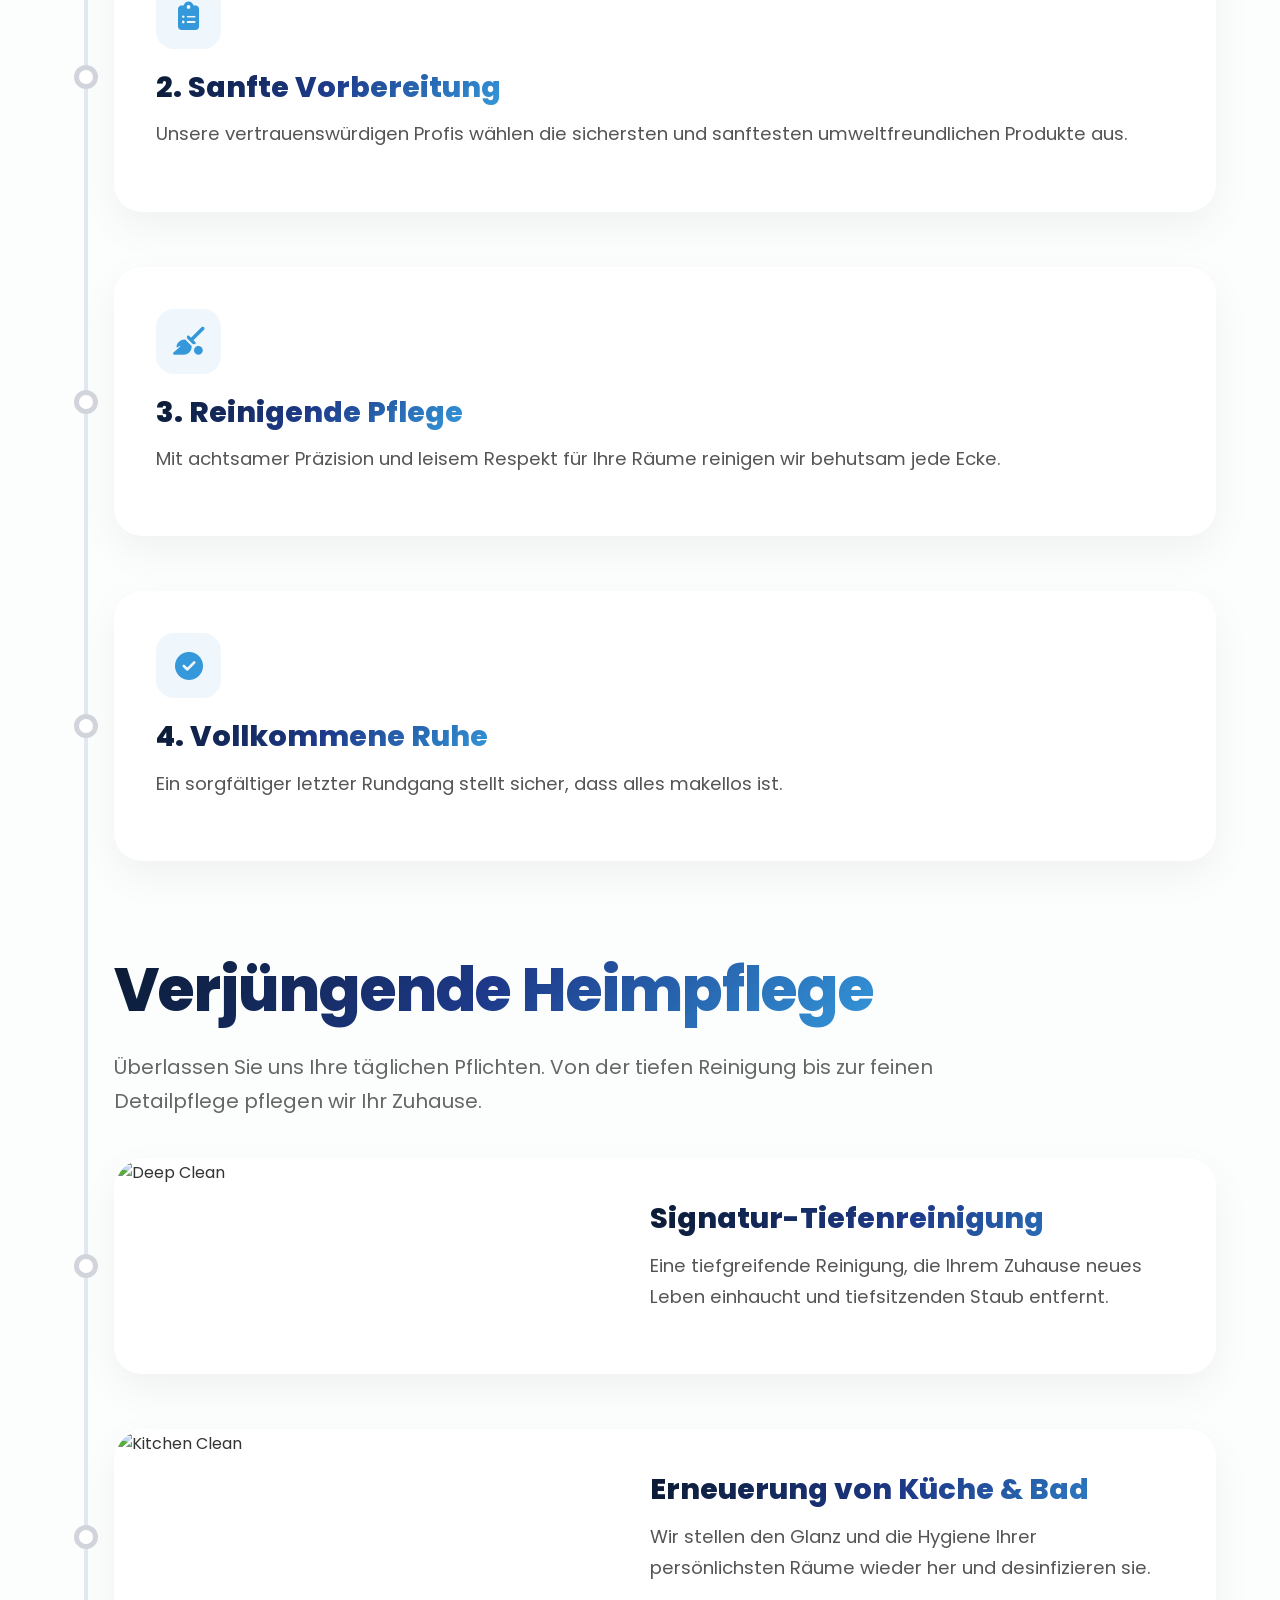
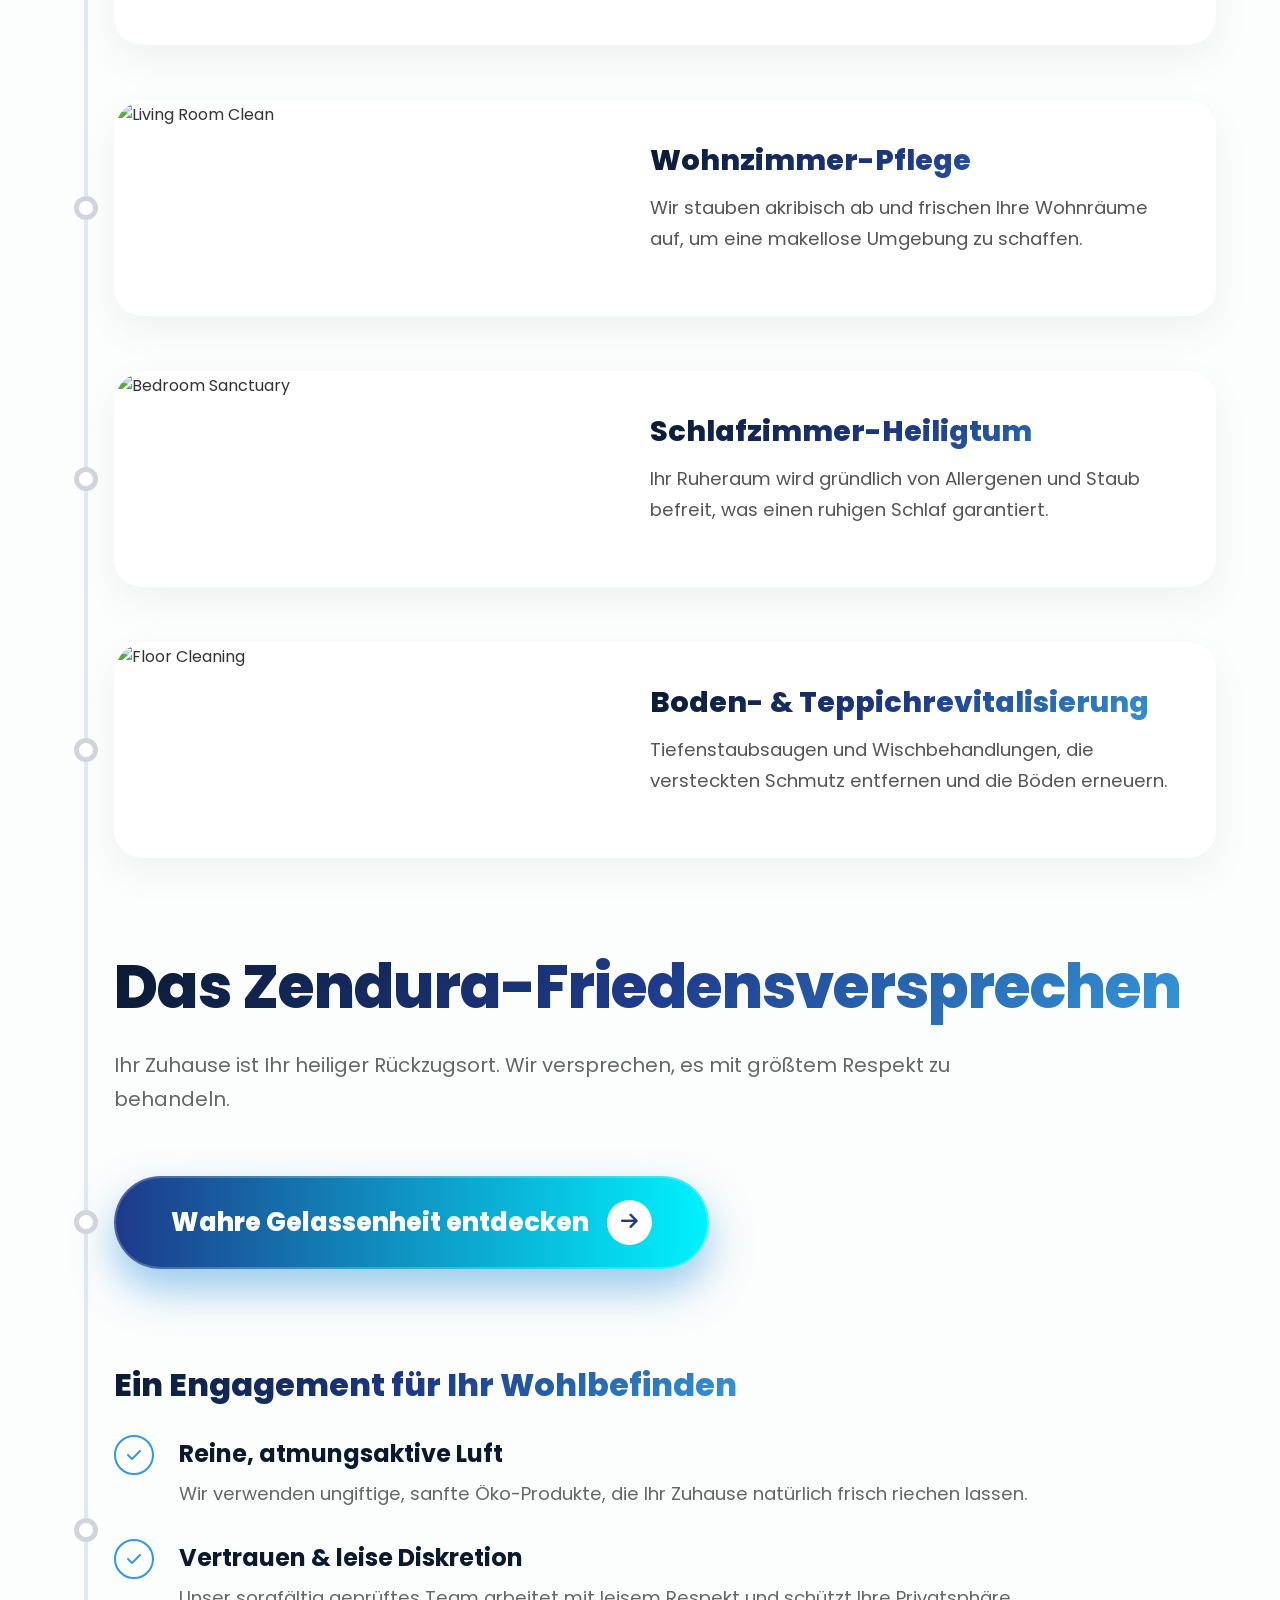
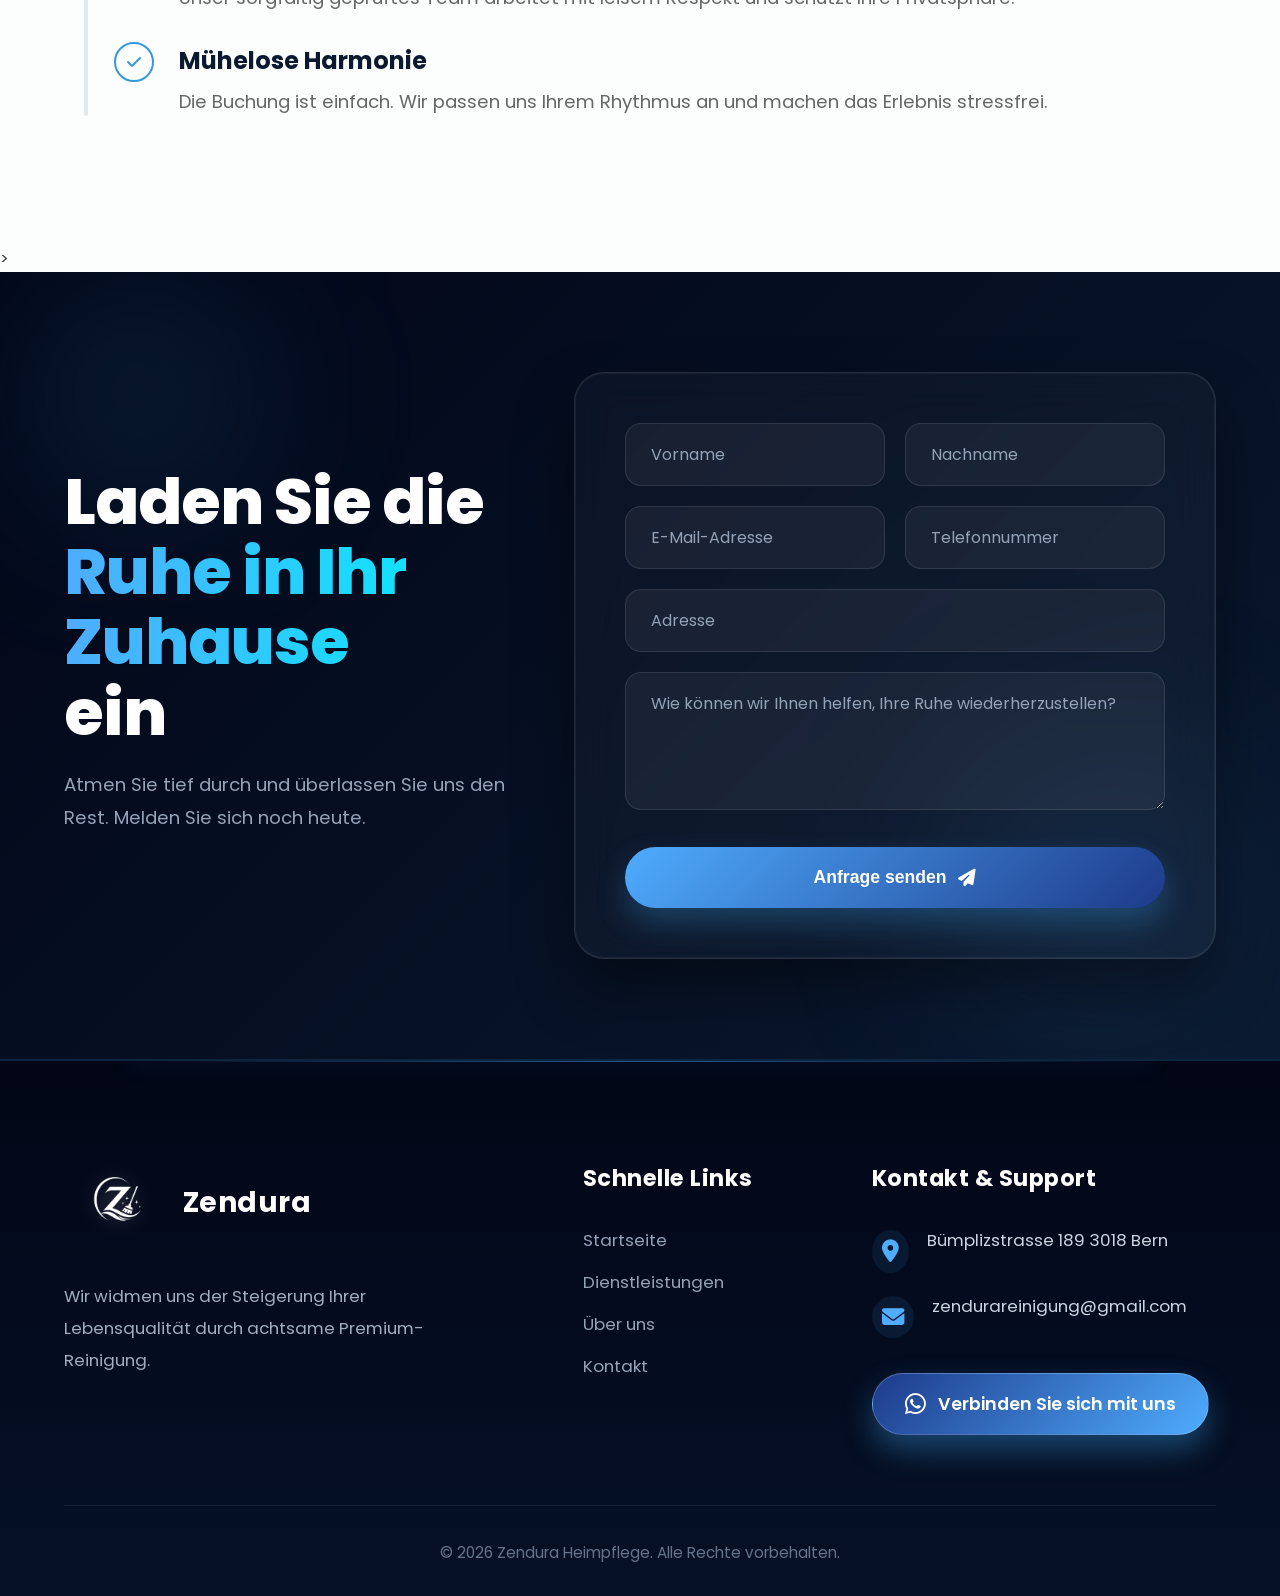
==== commit c49976ee: "Add files via upload" ====
--- a/index.html
+++ b/index.html
@@ -5,22 +5,22 @@
     <meta name="viewport" content="width=device-width, initial-scale=1.0, viewport-fit=cover">
     <title>Zendura</title>
     
-    <!-- Fonts & Icons -->
+ 
     <link href="https://fonts.googleapis.com/css2?family=Dancing+Script:wght@600;700&family=Poppins:wght@300;400;500;600;700;800&display=swap" rel="stylesheet">
     <link rel="stylesheet" href="https://cdnjs.cloudflare.com/ajax/libs/font-awesome/6.5.0/css/all.min.css">
     
-    <!-- CSS File -->
+
     <link rel="stylesheet" href="style.css">
 </head>
 <body>
     <div id="splash-screen">
         <div class="splash-logo-container">
-            <!-- Xelek (Circle) hat rakirin, tenê nivîs ma -->
+
             <h1 class="splash-brand-name">Zendura</h1>
         </div>
     </div>
 
-    <!-- ================= SMART HEADER ================= -->
+
     <header id="mainHeader">
         <div class="header-left">
             <a href="#home" class="logo-container">
@@ -42,7 +42,20 @@
         </div>
     </header>
 
-    <!-- ================= LANGUAGE MODAL ================= -->
+
+    <div class="mobile-menu" id="mobileMenu">
+        <div class="close-btn" id="closeMenu"><i class="fa-solid fa-xmark"></i></div>
+
+        <a href="#home" class="i18n" data-en="Home" data-de="Startseite" onclick="closeMobileMenu()">Home</a>
+        <a href="#services" class="i18n" data-en="Services" data-de="Dienstleistungen" onclick="closeMobileMenu()">Services</a>
+        <a href="./aboutus.html" class="i18n" data-en="About Us" data-de="Über uns">About Us</a>
+        <a href="#request-service" class="i18n" data-en="Contact Us" data-de="Kontakt" onclick="closeMobileMenu()">Contact Us</a>
+        <button class="lang-btn-mobile" onclick="openLangModal(); closeMobileMenu();">
+            <i class="fa-solid fa-globe"></i> <span class="i18n" data-en="Language" data-de="Sprache">Sprache</span>
+        </button>
+    </div>
+
+
     <div class="lang-modal-overlay" id="langModal" aria-hidden="true">
         <div class="lang-modal-box">
             <i
@@ -78,18 +91,7 @@
         </div>
     </div>
 
-    <!-- ================= CLEAN LANGUAGE MODAL ================= -->
-    <div class="lang-modal-overlay" id="langModal">
-        <div class="lang-modal-box">
-            <i class="fa-solid fa-xmark close-lang-modal" onclick="closeLangModal()"></i>
-            <h3 class="i18n" data-en="Select Language" data-de="Sprache wählen">Sprache wählen</h3>
-            <!-- href hat guhertin daku shasha nejolet ber bi jor ve -->
-            <a href="javascript:void(0);" class="lang-option" data-language="en">English</a>
-            <a href="javascript:void(0);" class="lang-option" data-language="de">Deutsch</a>
-        </div>
-    </div>
-
-    <!-- ================= HERO SECTION ================= -->
+
     <section class="hero" id="home">
         <div class="hero-container">
             <div class="hero-text">
@@ -99,7 +101,7 @@
                 <p class="i18n" data-en="Let us gently wash away the stress of your day. We meticulously cleanse and harmonize your living spaces, leaving you with a tranquil, breathing sanctuary where you can truly relax and unwind." data-de="Lassen Sie uns den Stress des Tages behutsam wegwaschen. Wir reinigen und harmonisieren Ihre Wohnräume und hinterlassen Ihnen einen ruhigen Rückzugsort.">
                     Lassen Sie uns den Stress des Tages behutsam wegwaschen. Wir reinigen und harmonisieren Ihre Wohnräume und hinterlassen Ihnen einen ruhigen Rückzugsort.
                 </p>
-    
+
             </div>
             
             <div class="hero-image">
@@ -116,7 +118,7 @@
         </div>
     </section>
 
-    <!-- ================= MASTER TIMELINE UNIVERSE ================= -->
+
     <section class="master-timeline-section">
         <div class="timeline-wrapper" id="timelineWrapper">
             
@@ -124,7 +126,7 @@
                 <div class="timeline-progress-bar" id="progressBar"></div>
             </div>
 
-            <!-- Path to Peace -->
+
             <div class="section-header">
                 <h2 class="text-gradient-dark-light i18n" data-en="Your Effortless Path to Peace" data-de="Ihr müheloser Weg zur inneren Ruhe">Ihr müheloser Weg zur inneren Ruhe</h2>
                 <p class="i18n" data-en="We handle every little detail so you don't have to. Relax and trust our seamless, quiet process designed to bring absolute harmony back to your home." data-de="Wir kümmern uns um jedes Detail, damit Sie es nicht müssen. Entspannen Sie sich und vertrauen Sie unserem nahtlosen Prozess.">
@@ -192,7 +194,6 @@
                 </div>
             </div>
 
-            <!-- Home Care / Services Cards -->
             <div class="section-header" id="services" style="margin-top: 80px;">
                 <h2 class="text-gradient-dark-light i18n" data-en="Rejuvenating Home Care" data-de="Verjüngende Heimpflege">Verjüngende Heimpflege</h2>
                 <p class="i18n" data-en="Surrender your daily chores to us. From deep purification to delicate detailing, we meticulously clean every room so your home can naturally nurture you." data-de="Überlassen Sie uns Ihre täglichen Pflichten. Von der tiefen Reinigung bis zur feinen Detailpflege pflegen wir Ihr Zuhause.">
@@ -285,7 +286,7 @@
                 </div>
             </div>
 
-            <!-- Promise Section -->
+
             <div class="section-header" style="margin-top: 80px;">
                 <h2 class="text-gradient-dark-light i18n" data-en="The Zendura Promise of Peace" data-de="Das Zendura-Friedensversprechen">Das Zendura-Friedensversprechen</h2>
                 <p class="i18n" data-en="Your home is your sacred retreat. We promise to treat it with the utmost reverence, delivering a level of cleanliness that instantly calms your soul and frees your mind." data-de="Ihr Zuhause ist Ihr heiliger Rückzugsort. Wir versprechen, es mit größtem Respekt zu behandeln.">
@@ -335,7 +336,7 @@
         </div> 
     </section>
 
-    <!-- ================= PREMIUM REQUEST FORM ================= -->
+>
     <section class="request-section" id="request-service">
         <div class="request-container">
             <div class="request-text">
@@ -377,8 +378,15 @@
 
                     <div class="form-status" id="formStatus"></div>
 
-                    <button type="submit" class="submit-btn">
-                        <span class="i18n" data-en="Send Request Gently" data-de="Anfrage sanft senden">Anfrage sanft senden</span>
+                    <button type="submit" class="submit-btn" id="submitBookingBtn">
+                        <span
+                            class="i18n"
+                            data-en="Send Request"
+                            data-de="Anfrage senden"
+                        >
+                            Anfrage senden
+                        </span>
+                    
                         <i class="fa-solid fa-paper-plane"></i>
                     </button>
                 </form>
@@ -386,7 +394,7 @@
         </div>
     </section>
 
-    <!-- ================= ULTRA PREMIUM FOOTER ================= -->
+
     <footer class="premium-footer" id="contact">
         <div class="footer-container">
             
@@ -403,10 +411,10 @@
             <div class="footer-links">
                 <h4 class="i18n" data-en="Quick Links" data-de="Schnelle Links">Schnelle Links</h4>
                 <ul>
-                    <li><a href="#" class="i18n" data-en="Home" data-de="Startseite">Startseite</a></li>
-                    <li><a href="#" class="i18n" data-en="Our Services" data-de="Unsere Leistungen">Unsere Leistungen</a></li>
-                    <li><a href="#" class="i18n" data-en="Our Promise" data-de="Unser Versprechen">Unser Versprechen</a></li>
-                    <li><a href="#contact" class="i18n" data-en="Contact Us" data-de="Kontakt">Kontakt</a></li>
+                    <a href="#home" class="i18n" data-en="Home" data-de="Startseite">Home</a>
+                    <a href="#services" class="i18n" data-en="Services" data-de="Dienstleistungen">Services</a>
+                    <a href="./aboutus.html" class="i18n" data-en="About Us" data-de="Über uns">About Us</a>
+                    <a href="#request-service" class="i18n" data-en="Contact Us" data-de="Kontakt">Contact Us</a>
                 </ul>
             </div>
 
@@ -415,14 +423,16 @@
                 <ul>
                     <li>
                         <i class="fa-solid fa-location-dot"></i>
-                        <span class="i18n" data-en="123 Serenity Avenue, Quiet City, QC 45000" data-de="123 Gelassenheitsallee, Ruhige Stadt, 45000">123 Gelassenheitsallee, Ruhige Stadt, 45000</span>
+                        <span class="i18n" data-en="Bümplizstrasse 189 3018 Bern" data-de="Bümplizstrasse 189 3018 Bern">Bümplizstrasse 189 3018 Bern</span>
                     </li>
                     <li>
                         <i class="fa-solid fa-envelope"></i>
-                        <span>zendurareinigung@gmail.com</span>
+                        <a href="mailto:zendurareinigung@gmail.com">
+                            zendurareinigung@gmail.com
+                        </a>
                     </li>
                     <li>
-                        <a href="https://wa.me/0789642788" target="_blank" class="whatsapp-btn-blue">
+                        <a href="https://wa.me/410789642788" target="_blank" class="whatsapp-btn-blue">
                             <i class="fa-brands fa-whatsapp"></i> <span class="i18n" data-en="Connect With Us" data-de="Verbinden Sie sich mit uns">Verbinden Sie sich mit uns</span>
                         </a>
                     </li>
@@ -435,8 +445,6 @@
             <p class="i18n" data-en="&copy; 2026 Zendura Home Care. All rights reserved. Designed for Peace of Mind." data-de="&copy; 2026 Zendura Heimpflege. Alle Rechte vorbehalten.">&copy; 2026 Zendura Heimpflege. Alle Rechte vorbehalten.</p>
         </div>
     </footer>
-
-    <!-- JS File -->
     <script src="https://cdn.jsdelivr.net/npm/@supabase/supabase-js@2"></script>
     <script src="script.js"></script>
 </body>
--- a/style.css
+++ b/style.css
@@ -1,16 +1,16 @@
-/* ================= RESET & BASE ================= */
+
 * { margin: 0; padding: 0; box-sizing: border-box; }
 body { font-family: 'Poppins', sans-serif; background: #fcfdfd; overflow-x: hidden; line-height: 1.6; color: #333; }
 html { scroll-behavior: smooth; }
 
-/* ================= PREMIUM GRADIENTS ================= */
+
 .text-gradient-dark-light {
     background: linear-gradient(135deg, #0a192f 0%, #1E3A8A 50%, #3498db 100%);
     -webkit-background-clip: text; -webkit-text-fill-color: transparent;
     display: inline-block;
 }
 
-/* ================= SPLASH SCREEN (NEW) ================= */
+
 #splash-screen {
     position: fixed;
     inset: 0;
@@ -52,7 +52,7 @@
     100% { filter: drop-shadow(0 0 40px rgba(79, 172, 254, 0.9)); transform: scale(1.05); }
 }
 
-/* ================= SMART HEADER ================= */
+
 header {
     position: fixed; top: 20px; left: 50%; transform: translateX(-50%) translateY(0);
     width: 92%; max-width: 1400px; 
@@ -66,7 +66,7 @@
 
 .header-left { display: flex; align-items: center; }
 
-/* ================= LOGO & BRAND NAME STYLES ================= */
+
 .logo-container {
     display: flex;
     align-items: center;
@@ -105,6 +105,383 @@
 .nav-links a::after { content: ''; position: absolute; bottom: -5px; left: 0; width: 0; height: 2px; background: #4facfe; transition: 0.3s; }
 .nav-links a:hover { color: #4facfe; }
 .nav-links a:hover::after { width: 100%; }
+
+.lang-btn-nav {
+    background: rgba(255, 255, 255, 0.1); border: 1px solid rgba(255,255,255,0.2);
+    color: #fff; padding: 10px 22px; border-radius: 50px; cursor: pointer;
+    font-family: 'Poppins', sans-serif; font-size: 15px; font-weight: 500;
+    display: flex; align-items: center; gap: 10px; transition: 0.3s;
+}
+.lang-btn-nav:hover { background: #3498db; border-color: #3498db; box-shadow: 0 5px 20px rgba(52, 152, 219, 0.5); transform: translateY(-2px); }
+
+.hamburger { display: none; color: white; font-size: 28px; cursor: pointer; transition: 0.3s; }
+.hamburger:hover { color: #4facfe; transform: scale(1.1); }
+
+
+@media (max-width: 950px) {
+    .nav-links { display: none; }
+    .hamburger { display: block; }
+    header { padding: 0 30px; height: 80px; }
+    .site-logo { height: 65px; transform: translateY(3px); } 
+    .brand-name { font-size: 22px; transform: translateY(-2px); }
+    .logo-container:hover .site-logo { transform: translateY(3px) scale(1.08); }
+}
+
+@media (max-width: 480px) {
+    header { padding: 0 20px; height: 70px; top: 15px; }
+    .site-logo { height: 55px; transform: translateY(2px); } 
+    .brand-name { font-size: 20px; transform: translateY(-2px); }
+    .logo-container:hover .site-logo { transform: translateY(2px) scale(1.08); }
+}
+
+/* ================= MOBILE MENU ================= */
+.mobile-menu {
+    position: fixed; top: 0; right: -100%; width: 100%; height: 100vh;
+    background: rgba(10, 25, 47, 0.98); backdrop-filter: blur(20px);
+    z-index: 2000; display: flex; flex-direction: column; justify-content: center; align-items: center; gap: 40px;
+    transition: 0.5s cubic-bezier(0.77, 0, 0.175, 1);
+}
+.mobile-menu.active { right: 0; }
+.mobile-menu a { color: #ffffff; font-size: 26px; text-decoration: none; font-weight: 600; transition: 0.3s; letter-spacing: 1px; }
+.mobile-menu a:hover { color: #4facfe; transform: translateY(-3px); }
+.close-btn { position: absolute; top: 35px; right: 40px; font-size: 38px; color: white; cursor: pointer; transition: 0.3s; }
+.close-btn:hover { color: #e74c3c; transform: rotate(90deg); }
+
+.lang-btn-mobile {
+    margin-top: 15px; background: linear-gradient(135deg, #3498db, #1E3A8A);
+    color: white; border: none; padding: 16px 45px; border-radius: 50px;
+    font-family: 'Poppins', sans-serif; font-size: 20px; font-weight: 600; cursor: pointer;
+    box-shadow: 0 10px 25px rgba(52, 152, 219, 0.4); transition: 0.3s; display: flex; align-items: center; gap: 10px;
+}
+
+
+.lang-modal-overlay {
+    position: fixed; inset: 0; background: rgba(5, 12, 23, 0.85); backdrop-filter: blur(20px);
+    z-index: 3000; display: flex; justify-content: center; align-items: center;
+    opacity: 0; visibility: hidden; transition: 0.4s ease;
+}
+.lang-modal-overlay.active { opacity: 1; visibility: visible; }
+.lang-modal-box {
+    background: #ffffff; width: 90%; max-width: 380px; border-radius: 25px; padding: 45px 35px;
+    box-shadow: 0 30px 60px rgba(0,0,0,0.5); transform: scale(0.9) translateY(20px); transition: 0.4s cubic-bezier(0.175, 0.885, 0.32, 1.275);
+    position: relative; text-align: center; border: 1px solid rgba(52, 152, 219, 0.2);
+}
+.lang-modal-overlay.active .lang-modal-box { transform: scale(1) translateY(0); }
+.close-lang-modal { position: absolute; top: 20px; right: 25px; font-size: 26px; color: #a0b2c6; cursor: pointer; transition: 0.3s; }
+.close-lang-modal:hover { color: #e74c3c; transform: rotate(90deg); }
+.lang-modal-box h3 { font-size: 1.6rem; color: #0a192f; margin-bottom: 30px; font-weight: 800; }
+
+.lang-option {
+    display: block; width: 100%; padding: 16px; margin-bottom: 15px; border-radius: 15px; background: #f8fafc;
+    border: 2px solid #e2e8f0; color: #0a192f; font-size: 1.2rem; font-weight: 600;
+    cursor: pointer; transition: 0.3s; text-decoration: none;
+}
+.lang-option:hover { border-color: #3498db; background: rgba(52, 152, 219, 0.05); transform: translateY(-3px); box-shadow: 0 10px 20px rgba(52, 152, 219, 0.1); }
+
+/* ================= HERO SECTION ================= */
+.hero {
+    position: relative; min-height: 100vh; padding: 160px 6% 60px; 
+    display: flex; align-items: center; justify-content: center; overflow: hidden; 
+    background: #020617; 
+}
+.hero::before {
+    content: ''; position: absolute; top: -20%; left: -10%; width: 60vw; height: 60vw;
+    background: radial-gradient(circle, rgba(52, 152, 219, 0.15) 0%, transparent 60%);
+    filter: blur(100px); animation: floatOrb 12s infinite alternate ease-in-out; z-index: 1; pointer-events: none;
+}
+.hero::after {
+    content: ''; position: absolute; bottom: -20%; right: -10%; width: 70vw; height: 70vw;
+    background: radial-gradient(circle, rgba(30, 58, 138, 0.25) 0%, transparent 60%);
+    filter: blur(120px); animation: floatOrb2 15s infinite alternate-reverse ease-in-out; z-index: 1; pointer-events: none;
+}
+@keyframes floatOrb { 0% { transform: translate(0, 0); } 100% { transform: translate(80px, 60px); } }
+@keyframes floatOrb2 { 0% { transform: translate(0, 0); } 100% { transform: translate(-100px, -50px); } }
+
+.hero-container { position: relative; z-index: 2; display: flex; flex-wrap: wrap; max-width: 1400px; gap: 60px; align-items: center; width: 100%; }
+
+.hero-text { flex: 1.2; min-width: 300px; color: #FFFFFF; text-align: left; }
+.hero-text h2 { font-size: clamp(2.8rem, 6vw, 5.5rem); font-weight: 800; line-height: 1.15; margin-bottom: 25px; letter-spacing: -1px; text-shadow: 0 10px 40px rgba(0,0,0,0.8); }
+.text-light-blue { background: linear-gradient(to right, #4facfe, #00f2fe); -webkit-background-clip: text; -webkit-text-fill-color: transparent; display: inline-block; }
+.hero-text p { font-size: clamp(1rem, 2vw, 1.25rem); color: #94a3b8; font-weight: 400; max-width: 600px; line-height: 1.8; margin-bottom: 40px; }
+
+.hero-btn {
+    display: inline-flex; align-items: center; gap: 12px; padding: 18px 45px; 
+    background: linear-gradient(135deg, #4facfe, #1E3A8A); color: white; font-size: 1.2rem; font-weight: 600; 
+    text-decoration: none; border-radius: 50px; box-shadow: 0 15px 30px rgba(52, 152, 219, 0.4); transition: 0.4s; 
+}
+.hero-btn:hover { transform: translateY(-5px); box-shadow: 0 25px 50px rgba(52, 152, 219, 0.6); }
+
+.hero-image { flex: 1; display: flex; justify-content: center; align-items: center; min-width: 280px; position: relative; }
+
+.premium-image-wrapper {
+    position: relative; width: 100%; max-width: 550px; border-radius: 30px;
+    animation: floatSmooth 6s ease-in-out infinite; z-index: 2;
+}
+@keyframes floatSmooth { 0% { transform: translateY(0px); } 50% { transform: translateY(-15px); } 100% { transform: translateY(0px); } }
+.premium-image-wrapper img {
+    width: 100%; height: auto; object-fit: cover; border-radius: 30px;
+    box-shadow: 0 30px 60px rgba(0,0,0,0.6); border: 2px solid rgba(255,255,255,0.15); position: relative; z-index: 2;
+}
+
+.float-img-1, .float-img-2 {
+    position: absolute; border-radius: 20px; overflow: hidden;
+    box-shadow: 0 20px 40px rgba(0,0,0,0.5); border: 2px solid rgba(255,255,255,0.2); z-index: 3; background: #fff;
+}
+.float-img-1 { width: 140px; height: 140px; top: -30px; left: -40px; animation: floatSlow1 7s infinite alternate ease-in-out; }
+.float-img-2 { width: 160px; height: 120px; bottom: -20px; right: -50px; animation: floatSlow2 8s infinite alternate ease-in-out; }
+.float-img-1 img, .float-img-2 img { width: 100%; height: 100%; object-fit: cover; }
+
+@keyframes floatSlow1 { 0% { transform: translateY(0) rotate(-5deg); } 100% { transform: translateY(-15px) rotate(5deg); } }
+@keyframes floatSlow2 { 0% { transform: translateY(0) rotate(5deg); } 100% { transform: translateY(15px) rotate(-5deg); } }
+
+@media (max-width: 950px) {
+    .hero { padding-top: 140px; }
+    .hero-container { flex-direction: column; text-align: center; gap: 50px; margin-top: 0; }
+    .hero-text { order: 2; display: flex; flex-direction: column; align-items: center; } 
+    .hero-image { order: 1; margin-top: 10px; } 
+    .hero-text p { max-width: 100%; }
+    .float-img-1 { width: 100px; height: 100px; left: -10px; }
+    .float-img-2 { width: 120px; height: 90px; right: -10px; }
+}
+
+
+.master-timeline-section {
+    background: #fcfdfd; padding: 100px 5% 130px; position: relative; overflow: hidden;
+}
+.timeline-wrapper { position: relative; max-width: 1300px; margin: 0 auto; padding-left: 50px; }
+.timeline-track { position: absolute; left: 20px; top: 0; bottom: 0; width: 4px; background: #e2e8f0; border-radius: 10px; }
+.timeline-progress-bar {
+    position: absolute; left: 0; top: 0; width: 100%; 
+    background: linear-gradient(to bottom, #0a192f, #1E3A8A, #4facfe, #89f7fe); 
+    height: 0px; border-radius: 10px; box-shadow: 0 0 20px rgba(52, 152, 219, 0.7); transition: height 0.1s ease-out; 
+}
+
+.section-header { text-align: left; margin-bottom: 40px; position: relative; z-index: 2; }
+.section-header h2 { font-size: clamp(2.2rem, 5vw, 3.8rem); font-weight: 800; margin-bottom: 12px; letter-spacing: -1px; }
+.section-header p { font-size: clamp(1rem, 2vw, 1.25rem); color: #666; max-width: 850px; line-height: 1.7; }
+
+.timeline-item {
+    position: relative; margin-bottom: 55px; display: flex; align-items: center; width: 100%;
+    opacity: 0; transform: translateY(40px); filter: blur(5px); transition: all 0.6s cubic-bezier(0.175, 0.885, 0.32, 1.275);
+}
+.timeline-item.show { opacity: 1; transform: translateY(0); filter: blur(0); }
+.timeline-item:last-child { margin-bottom: 0; }
+
+.timeline-circle {
+    position: absolute; left: -28px; top: 50%; transform: translate(-50%, -50%); 
+    width: 24px; height: 24px; background: #ffffff; border: 5px solid #d1d5db; border-radius: 50%; 
+    z-index: 10; transition: all 0.4s ease;
+}
+.timeline-item.active .timeline-circle {
+    border-color: #3498db; background: #0a192f; box-shadow: 0 0 0 10px rgba(52, 152, 219, 0.2); 
+    transform: translate(-50%, -50%) scale(1.3);
+}
+
+.card-border-wrapper {
+    position: relative; flex: 1; width: 100%; border-radius: 28px; padding: 2px; 
+    background: #ffffff; box-shadow: 0 15px 40px rgba(0,0,0,0.05); overflow: hidden; z-index: 1; transition: 0.4s;
+}
+.card-border-wrapper::before {
+    content: ''; position: absolute; top: -50%; left: -50%; width: 200%; height: 200%;
+    background: conic-gradient(from 0deg, transparent 70%, rgba(52,152,219,0.8) 90%, #00f2fe 100%);
+    animation: rotateBorder 5s linear infinite; z-index: -2; opacity: 0; transition: 0.5s;
+}
+.timeline-item.active .card-border-wrapper::before { opacity: 1; }
+.timeline-item.active .card-border-wrapper { box-shadow: 0 20px 50px rgba(52, 152, 219, 0.15); transform: translateY(-4px); }
+
+@keyframes rotateBorder { 0% { transform: rotate(0deg); } 100% { transform: rotate(360deg); } }
+
+.timeline-card, .image-card { background: #ffffff; border-radius: 26px; height: 100%; position: relative; z-index: -1; overflow: hidden; }
+.timeline-card { padding: 40px; }
+
+.image-card { display: flex; flex-direction: row; align-items: stretch; }
+.img-container { width: 45%; position: relative; overflow: hidden; }
+.img-container img { width: 100%; height: 100%; object-fit: cover; transition: transform 0.8s ease; }
+.timeline-item:hover .img-container img { transform: scale(1.1); }
+
+.card-text-content { width: 55%; padding: 40px; display: flex; flex-direction: column; justify-content: center; background: #fff; }
+.card-text-content h3, .timeline-content h3 { font-size: clamp(1.4rem, 3vw, 1.8rem); margin-bottom: 12px; font-weight: 800; line-height: 1.3; }
+.card-text-content p, .timeline-content p { font-size: clamp(1rem, 1.5vw, 1.15rem); color: #555; line-height: 1.7; margin-bottom: 20px; }
+
+.icon-wrapper {
+    width: 65px; height: 65px; background: rgba(52, 152, 219, 0.08); border-radius: 18px;
+    display: flex; align-items: center; justify-content: center; margin-bottom: 20px; transition: 0.4s;
+}
+.timeline-item.active .icon-wrapper { background: linear-gradient(135deg, #1E3A8A, #3498db); transform: scale(1.08); }
+.icon-wrapper i { font-size: 28px; color: #3498db; transition: 0.3s; }
+.timeline-item.active .icon-wrapper i { color: #ffffff; }
+
+.card-btn {
+    align-self: flex-start; padding: 12px 30px; background: rgba(52, 152, 219, 0.08);
+    color: #3498db; border-radius: 50px; text-decoration: none; font-weight: 600; font-size: 1rem;
+    transition: 0.3s; border: 1px solid transparent; display: inline-flex; align-items: center; gap: 8px;
+}
+.card-btn:hover { background: #3498db; color: #fff; transform: translateX(5px); box-shadow: 0 10px 20px rgba(52, 152, 219, 0.2); }
+
+.promise-cta-wrapper { width: 100%; display: flex; align-items: center; justify-content: flex-start; padding: 20px 0; }
+.huge-premium-btn {
+    position: relative; display: inline-flex; align-items: center; gap: 18px;
+    padding: 22px 55px; background: linear-gradient(270deg, #1E3A8A, #4facfe, #00f2fe, #1E3A8A);
+    background-size: 300% 300%; animation: gradientShift 5s ease infinite;
+    color: #ffffff; font-size: clamp(1.2rem, 3vw, 1.6rem); font-weight: 800; text-decoration: none;
+    border-radius: 60px; overflow: hidden; box-shadow: 0 20px 40px rgba(52, 152, 219, 0.5);
+    transition: all 0.4s cubic-bezier(0.175, 0.885, 0.32, 1.275); z-index: 1; border: 2px solid rgba(255,255,255,0.2);
+}
+@keyframes gradientShift { 0% {background-position: 0% 50%;} 50% {background-position: 100% 50%;} 100% {background-position: 0% 50%;} }
+.huge-premium-btn::before {
+    content: ''; position: absolute; top: 0; left: -100%; width: 100%; height: 100%;
+    background: linear-gradient(90deg, transparent, rgba(255,255,255,0.4), transparent); transition: 0.6s ease; z-index: -1;
+}
+.huge-premium-btn:hover::before { left: 100%; }
+.huge-premium-btn:hover { transform: translateY(-8px) scale(1.03); box-shadow: 0 30px 60px rgba(52, 152, 219, 0.7); }
+.huge-premium-btn i { 
+    background: #ffffff; color: #1E3A8A; width: 45px; height: 45px; display: flex; 
+    align-items: center; justify-content: center; border-radius: 50%; transition: 0.3s; font-size: 1.2rem;
+}
+.huge-premium-btn:hover i { transform: translateX(6px); box-shadow: 0 0 15px rgba(255,255,255,0.8); }
+
+.clean-features-list { width: 100%; padding-top: 15px; }
+.clean-features-list ul { list-style: none; padding: 0; display: flex; flex-direction: column; gap: 30px; }
+.clean-features-list li { display: flex; align-items: flex-start; gap: 25px; transition: 0.3s; }
+.clean-features-list li:hover { transform: translateX(10px); }
+.check-circle {
+    min-width: 40px; height: 40px; border: 2px solid #3498db; border-radius: 50%;
+    display: flex; align-items: center; justify-content: center; color: #3498db; font-size: 16px; transition: 0.3s;
+}
+.clean-features-list li:hover .check-circle { background: #3498db; color: #ffffff; box-shadow: 0 8px 20px rgba(52, 152, 219, 0.4); }
+.list-text h4 { font-size: clamp(1.3rem, 2vw, 1.5rem); color: #0a192f; margin-bottom: 6px; font-weight: 700; }
+.list-text p { font-size: clamp(1rem, 1.5vw, 1.15rem); color: #666; line-height: 1.6; margin: 0; }
+
+@media (max-width: 900px) {
+    .timeline-wrapper { padding-left: 45px; }
+    .timeline-track { left: 16px; }
+    .timeline-circle { left: -25px; width: 20px; height: 20px; }
+    
+    .image-card { flex-direction: column; }
+    .img-container { width: 100%; height: 250px; }
+    .card-text-content { width: 100%; padding: 30px; }
+}
+
+@media (max-width: 480px) {
+    .timeline-wrapper { padding-left: 40px; }
+    .timeline-track { left: 15px; }
+    .timeline-circle { left: -23px; }
+    
+    .section-header { text-align: left; }
+    .timeline-card { padding: 25px; }
+    .clean-features-list li { gap: 15px; }
+    .huge-premium-btn { padding: 18px 30px; width: 100%; justify-content: center; font-size: 1.1rem; }
+}
+
+
+.request-section {
+    background: linear-gradient(135deg, #020617 0%, #0a192f 100%);
+    padding: 100px 5%; position: relative; overflow: hidden;
+}
+.request-section::before {
+    content: ''; position: absolute; top: -10%; left: -5%; width: 400px; height: 400px;
+    background: radial-gradient(circle, rgba(52, 152, 219, 0.2) 0%, transparent 60%); filter: blur(80px); pointer-events: none;
+}
+.request-section::after {
+    content: ''; position: absolute; bottom: -10%; right: -5%; width: 500px; height: 500px;
+    background: radial-gradient(circle, rgba(79, 172, 254, 0.15) 0%, transparent 60%); filter: blur(90px); pointer-events: none;
+}
+
+.request-container { max-width: 1200px; margin: 0 auto; display: flex; gap: 60px; align-items: center; position: relative; z-index: 2; }
+.request-text { flex: 1; color: #fff; }
+.request-text h2 { font-size: clamp(2.5rem, 5vw, 4rem); font-weight: 800; line-height: 1.1; margin-bottom: 20px; letter-spacing: -1px; }
+.request-text p { font-size: 1.15rem; color: #94a3b8; line-height: 1.8; margin-bottom: 30px; max-width: 500px; }
+
+.request-form-wrapper {
+    flex: 1.2; background: rgba(255, 255, 255, 0.03); backdrop-filter: blur(20px); -webkit-backdrop-filter: blur(20px);
+    border: 1px solid rgba(255, 255, 255, 0.1); border-radius: 30px; padding: 50px;
+    box-shadow: 0 30px 60px rgba(0,0,0,0.4), inset 0 0 0 1px rgba(255,255,255,0.05);
+}
+.premium-form { display: flex; flex-direction: column; gap: 20px; }
+.form-row { display: flex; gap: 20px; width: 100%; }
+.form-row .input-group { flex: 1; }
+.input-group { width: 100%; }
+.input-group input, .input-group textarea {
+    width: 100%; padding: 18px 25px; border-radius: 16px; border: 1px solid rgba(255,255,255,0.1);
+    background: rgba(255,255,255,0.05); font-family: 'Poppins', sans-serif; font-size: 1rem; color: #fff; transition: 0.3s;
+}
+.input-group input::placeholder, .input-group textarea::placeholder { color: #94a3b8; }
+.input-group input:focus, .input-group textarea:focus {
+    border-color: #4facfe; background-color: rgba(255,255,255,0.1); outline: none; box-shadow: 0 0 15px rgba(79, 172, 254, 0.2);
+}
+.form-status { display: none; padding: 14px 18px; border-radius: 14px; font-size: 0.92rem; line-height: 1.5; text-align: center; }
+.form-status.show { display: block; color: #dbeafe; background: rgba(79,172,254,0.12); border: 1px solid rgba(79,172,254,0.35); }
+.submit-btn {
+    background: linear-gradient(135deg, #4facfe, #1E3A8A); color: #fff; border: none;
+    padding: 20px; border-radius: 50px; font-size: 1.1rem; font-weight: 600; cursor: pointer;
+    transition: 0.4s; display: flex; align-items: center; justify-content: center; gap: 12px;
+    box-shadow: 0 15px 30px rgba(52, 152, 219, 0.3); margin-top: 10px; width: 100%;
+}
+.submit-btn:hover { transform: translateY(-4px); box-shadow: 0 20px 40px rgba(52, 152, 219, 0.5); }
+
+@media (max-width: 950px) {
+    .request-container { flex-direction: column; text-align: center; }
+    .request-text p { margin: 0 auto 30px; }
+    .request-form-wrapper { width: 100%; padding: 40px 25px; }
+    .form-row { flex-direction: column; gap: 20px; }
+}
+
+
+.premium-footer {
+    background: linear-gradient(to bottom, #020617, #061126); 
+    border-top: 2px solid rgba(52, 152, 219, 0.15);
+    padding: 100px 5% 30px; color: #94a3b8; position: relative; overflow: hidden;
+}
+.premium-footer::before {
+    content: ''; position: absolute; top: 0; left: 50%; transform: translateX(-50%);
+    width: 80%; height: 1px; background: linear-gradient(90deg, transparent, rgba(79, 172, 254, 0.5), transparent);
+    box-shadow: 0 0 20px rgba(79, 172, 254, 0.8);
+}
+.footer-container {
+    max-width: 1300px; margin: 0 auto; display: grid; grid-template-columns: 2fr 1fr 1.5fr; gap: 60px; margin-bottom: 70px; position: relative; z-index: 2;
+}
+.footer-brand { display: flex; flex-direction: column; gap: 25px; }
+
+.footer-logo { display: inline-flex; align-items: center; gap: 8px; text-decoration: none; }
+.footer-site-logo { height: 85px; width: auto; object-fit: contain; transition: 0.3s; filter: drop-shadow(0 0 10px rgba(255,255,255,0.25)); transform: translateY(3px); }
+.footer-brand-name { font-family: 'Poppins', sans-serif; font-size: 28px; font-weight: 700; color: #ffffff; letter-spacing: 0.5px; transition: all 0.3s ease; }
+.footer-logo:hover .footer-site-logo { transform: scale(1.05); }
+.footer-logo:hover .footer-brand-name { color: #4facfe; }
+
+.footer-brand p { font-size: 1.05rem; line-height: 1.9; max-width: 420px; color: #a0aec0; margin-top: 10px; }
+
+.footer-links h4, .footer-contact h4 { color: #ffffff; font-size: 1.4rem; font-weight: 700; margin-bottom: 30px; letter-spacing: 0.5px; }
+
+.footer-links ul { list-style: none; display: flex; flex-direction: column; gap: 15px; }
+.footer-links a { color: #94a3b8; text-decoration: none; transition: 0.3s; font-size: 1.05rem; display: inline-block; }
+.footer-links a:hover { color: #4facfe; transform: translateX(8px); }
+
+.footer-contact ul { list-style: none; display: flex; flex-direction: column; gap: 20px; }
+.footer-contact li { display: flex; align-items: flex-start; gap: 18px; font-size: 1.05rem; color: #cbd5e1; }
+.footer-contact i { color: #4facfe; font-size: 1.4rem; margin-top: 3px; background: rgba(52, 152, 219, 0.1); padding: 10px; border-radius: 50%; }
+
+.whatsapp-btn-blue {
+    display: inline-flex; align-items: center; justify-content: center; gap: 12px; 
+    background: linear-gradient(135deg, #1E3A8A, #4facfe); color: #ffffff !important;
+    padding: 16px 32px; border-radius: 50px; text-decoration: none; font-weight: 600; font-size: 1.1rem;
+    transition: all 0.4s cubic-bezier(0.175, 0.885, 0.32, 1.275); width: fit-content; 
+    box-shadow: 0 15px 30px rgba(52, 152, 219, 0.4); margin-top: 15px; border: 1px solid rgba(255,255,255,0.2);
+}
+.whatsapp-btn-blue i { background: transparent; padding: 0; color: #ffffff; font-size: 1.5rem; margin: 0; }
+.whatsapp-btn-blue:hover { transform: translateY(-5px) scale(1.05); box-shadow: 0 20px 40px rgba(52, 152, 219, 0.6); }
+
+.footer-bottom { text-align: center; padding-top: 35px; border-top: 1px solid rgba(255,255,255,0.08); font-size: 0.95rem; color: #64748b; }
+
+@media (max-width: 900px) {
+    .footer-container { grid-template-columns: 1fr; gap: 50px; text-align: center; }
+    .footer-brand p { margin: 0 auto; }
+    .footer-contact li { justify-content: center; flex-direction: column; align-items: center; gap: 10px;}
+    .whatsapp-btn-blue { margin: 20px auto 0; }
+    .footer-site-logo { height: 75px; } 
+    .footer-logo { justify-content: center; }
+}
+
+
 
 .lang-option {
     width: 100%;
@@ -132,377 +509,62 @@
     transform: scale(1);
 }
 
-.lang-btn-nav {
-    background: rgba(255, 255, 255, 0.1); border: 1px solid rgba(255,255,255,0.2);
-    color: #fff; padding: 10px 22px; border-radius: 50px; cursor: pointer;
-    font-family: 'Poppins', sans-serif; font-size: 15px; font-weight: 500;
-    display: flex; align-items: center; gap: 10px; transition: 0.3s;
-}
-.lang-btn-nav:hover { background: #3498db; border-color: #3498db; box-shadow: 0 5px 20px rgba(52, 152, 219, 0.5); transform: translateY(-2px); }
-
-.hamburger { display: none; color: white; font-size: 28px; cursor: pointer; transition: 0.3s; }
-.hamburger:hover { color: #4facfe; transform: scale(1.1); }
-
-/* ================= RESPONSIVE BREAKPOINTS ================= */
-@media (max-width: 950px) {
-    .nav-links { display: none; }
-    .hamburger { display: block; }
-    header { padding: 0 30px; height: 80px; }
-    .site-logo { height: 65px; transform: translateY(3px); } 
-    .brand-name { font-size: 22px; transform: translateY(-2px); }
-    .logo-container:hover .site-logo { transform: translateY(3px) scale(1.08); }
-}
-
-@media (max-width: 480px) {
-    header { padding: 0 20px; height: 70px; top: 15px; }
-    .site-logo { height: 55px; transform: translateY(2px); } 
-    .brand-name { font-size: 20px; transform: translateY(-2px); }
-    .logo-container:hover .site-logo { transform: translateY(2px) scale(1.08); }
-}
-
-/* ================= MOBILE MENU ================= */
-.mobile-menu {
-    position: fixed; top: 0; right: -100%; width: 100%; height: 100vh;
-    background: rgba(10, 25, 47, 0.98); backdrop-filter: blur(20px);
-    z-index: 2000; display: flex; flex-direction: column; justify-content: center; align-items: center; gap: 40px;
-    transition: 0.5s cubic-bezier(0.77, 0, 0.175, 1);
-}
-.mobile-menu.active { right: 0; }
-.mobile-menu a { color: #ffffff; font-size: 26px; text-decoration: none; font-weight: 600; transition: 0.3s; letter-spacing: 1px; }
-.mobile-menu a:hover { color: #4facfe; transform: translateY(-3px); }
-.close-btn { position: absolute; top: 35px; right: 40px; font-size: 38px; color: white; cursor: pointer; transition: 0.3s; }
-.close-btn:hover { color: #e74c3c; transform: rotate(90deg); }
-
-.lang-btn-mobile {
-    margin-top: 15px; background: linear-gradient(135deg, #3498db, #1E3A8A);
-    color: white; border: none; padding: 16px 45px; border-radius: 50px;
-    font-family: 'Poppins', sans-serif; font-size: 20px; font-weight: 600; cursor: pointer;
-    box-shadow: 0 10px 25px rgba(52, 152, 219, 0.4); transition: 0.3s; display: flex; align-items: center; gap: 10px;
-}
-
-/* ================= CLEAN LANGUAGE MODAL ================= */
-.lang-modal-overlay {
-    position: fixed; inset: 0; background: rgba(5, 12, 23, 0.85); backdrop-filter: blur(20px);
-    z-index: 3000; display: flex; justify-content: center; align-items: center;
-    opacity: 0; visibility: hidden; transition: 0.4s ease;
-}
-.lang-modal-overlay.active { opacity: 1; visibility: visible; }
-.lang-modal-box {
-    background: #ffffff; width: 90%; max-width: 380px; border-radius: 25px; padding: 45px 35px;
-    box-shadow: 0 30px 60px rgba(0,0,0,0.5); transform: scale(0.9) translateY(20px); transition: 0.4s cubic-bezier(0.175, 0.885, 0.32, 1.275);
-    position: relative; text-align: center; border: 1px solid rgba(52, 152, 219, 0.2);
-}
-.lang-modal-overlay.active .lang-modal-box { transform: scale(1) translateY(0); }
-.close-lang-modal { position: absolute; top: 20px; right: 25px; font-size: 26px; color: #a0b2c6; cursor: pointer; transition: 0.3s; }
-.close-lang-modal:hover { color: #e74c3c; transform: rotate(90deg); }
-.lang-modal-box h3 { font-size: 1.6rem; color: #0a192f; margin-bottom: 30px; font-weight: 800; }
-
-.lang-option {
-    display: block; width: 100%; padding: 16px; margin-bottom: 15px; border-radius: 15px; background: #f8fafc;
-    border: 2px solid #e2e8f0; color: #0a192f; font-size: 1.2rem; font-weight: 600;
-    cursor: pointer; transition: 0.3s; text-decoration: none;
-}
-.lang-option:hover { border-color: #3498db; background: rgba(52, 152, 219, 0.05); transform: translateY(-3px); box-shadow: 0 10px 20px rgba(52, 152, 219, 0.1); }
-
-/* ================= HERO SECTION ================= */
-.hero {
-    position: relative; min-height: 100vh; padding: 160px 6% 60px; 
-    display: flex; align-items: center; justify-content: center; overflow: hidden; 
-    background: #020617; 
-}
-.hero::before {
-    content: ''; position: absolute; top: -20%; left: -10%; width: 60vw; height: 60vw;
-    background: radial-gradient(circle, rgba(52, 152, 219, 0.15) 0%, transparent 60%);
-    filter: blur(100px); animation: floatOrb 12s infinite alternate ease-in-out; z-index: 1; pointer-events: none;
-}
-.hero::after {
-    content: ''; position: absolute; bottom: -20%; right: -10%; width: 70vw; height: 70vw;
-    background: radial-gradient(circle, rgba(30, 58, 138, 0.25) 0%, transparent 60%);
-    filter: blur(120px); animation: floatOrb2 15s infinite alternate-reverse ease-in-out; z-index: 1; pointer-events: none;
-}
-@keyframes floatOrb { 0% { transform: translate(0, 0); } 100% { transform: translate(80px, 60px); } }
-@keyframes floatOrb2 { 0% { transform: translate(0, 0); } 100% { transform: translate(-100px, -50px); } }
-
-.hero-container { position: relative; z-index: 2; display: flex; flex-wrap: wrap; max-width: 1400px; gap: 60px; align-items: center; width: 100%; }
-
-.hero-text { flex: 1.2; min-width: 300px; color: #FFFFFF; text-align: left; }
-.hero-text h2 { font-size: clamp(2.8rem, 6vw, 5.5rem); font-weight: 800; line-height: 1.15; margin-bottom: 25px; letter-spacing: -1px; text-shadow: 0 10px 40px rgba(0,0,0,0.8); }
-.text-light-blue { background: linear-gradient(to right, #4facfe, #00f2fe); -webkit-background-clip: text; -webkit-text-fill-color: transparent; display: inline-block; }
-.hero-text p { font-size: clamp(1rem, 2vw, 1.25rem); color: #94a3b8; font-weight: 400; max-width: 600px; line-height: 1.8; margin-bottom: 40px; }
-
-.hero-btn {
-    display: inline-flex; align-items: center; gap: 12px; padding: 18px 45px; 
-    background: linear-gradient(135deg, #4facfe, #1E3A8A); color: white; font-size: 1.2rem; font-weight: 600; 
-    text-decoration: none; border-radius: 50px; box-shadow: 0 15px 30px rgba(52, 152, 219, 0.4); transition: 0.4s; 
-}
-.hero-btn:hover { transform: translateY(-5px); box-shadow: 0 25px 50px rgba(52, 152, 219, 0.6); }
-
-.hero-image { flex: 1; display: flex; justify-content: center; align-items: center; min-width: 280px; position: relative; }
-
-.premium-image-wrapper {
-    position: relative; width: 100%; max-width: 550px; border-radius: 30px;
-    animation: floatSmooth 6s ease-in-out infinite; z-index: 2;
-}
-@keyframes floatSmooth { 0% { transform: translateY(0px); } 50% { transform: translateY(-15px); } 100% { transform: translateY(0px); } }
-.premium-image-wrapper img {
-    width: 100%; height: auto; object-fit: cover; border-radius: 30px;
-    box-shadow: 0 30px 60px rgba(0,0,0,0.6); border: 2px solid rgba(255,255,255,0.15); position: relative; z-index: 2;
-}
-
-.float-img-1, .float-img-2 {
-    position: absolute; border-radius: 20px; overflow: hidden;
-    box-shadow: 0 20px 40px rgba(0,0,0,0.5); border: 2px solid rgba(255,255,255,0.2); z-index: 3; background: #fff;
-}
-.float-img-1 { width: 140px; height: 140px; top: -30px; left: -40px; animation: floatSlow1 7s infinite alternate ease-in-out; }
-.float-img-2 { width: 160px; height: 120px; bottom: -20px; right: -50px; animation: floatSlow2 8s infinite alternate ease-in-out; }
-.float-img-1 img, .float-img-2 img { width: 100%; height: 100%; object-fit: cover; }
-
-@keyframes floatSlow1 { 0% { transform: translateY(0) rotate(-5deg); } 100% { transform: translateY(-15px) rotate(5deg); } }
-@keyframes floatSlow2 { 0% { transform: translateY(0) rotate(5deg); } 100% { transform: translateY(15px) rotate(-5deg); } }
-
-@media (max-width: 950px) {
-    .hero { padding-top: 140px; }
-    .hero-container { flex-direction: column; text-align: center; gap: 50px; margin-top: 0; }
-    .hero-text { order: 2; display: flex; flex-direction: column; align-items: center; } 
-    .hero-image { order: 1; margin-top: 10px; } 
-    .hero-text p { max-width: 100%; }
-    .float-img-1 { width: 100px; height: 100px; left: -10px; }
-    .float-img-2 { width: 120px; height: 90px; right: -10px; }
-}
-
-/* ================= MASTER TIMELINE UNIVERSE ================= */
-.master-timeline-section {
-    background: #fcfdfd; padding: 100px 5% 130px; position: relative; overflow: hidden;
-}
-.timeline-wrapper { position: relative; max-width: 1300px; margin: 0 auto; padding-left: 50px; }
-.timeline-track { position: absolute; left: 20px; top: 0; bottom: 0; width: 4px; background: #e2e8f0; border-radius: 10px; }
-.timeline-progress-bar {
-    position: absolute; left: 0; top: 0; width: 100%; 
-    background: linear-gradient(to bottom, #0a192f, #1E3A8A, #4facfe, #89f7fe); 
-    height: 0px; border-radius: 10px; box-shadow: 0 0 20px rgba(52, 152, 219, 0.7); transition: height 0.1s ease-out; 
-}
-
-.section-header { text-align: left; margin-bottom: 40px; position: relative; z-index: 2; }
-.section-header h2 { font-size: clamp(2.2rem, 5vw, 3.8rem); font-weight: 800; margin-bottom: 12px; letter-spacing: -1px; }
-.section-header p { font-size: clamp(1rem, 2vw, 1.25rem); color: #666; max-width: 850px; line-height: 1.7; }
-
-.timeline-item {
-    position: relative; margin-bottom: 55px; display: flex; align-items: center; width: 100%;
-    opacity: 0; transform: translateY(40px); filter: blur(5px); transition: all 0.6s cubic-bezier(0.175, 0.885, 0.32, 1.275);
-}
-.timeline-item.show { opacity: 1; transform: translateY(0); filter: blur(0); }
-.timeline-item:last-child { margin-bottom: 0; }
-
-.timeline-circle {
-    position: absolute; left: -28px; top: 50%; transform: translate(-50%, -50%); 
-    width: 24px; height: 24px; background: #ffffff; border: 5px solid #d1d5db; border-radius: 50%; 
-    z-index: 10; transition: all 0.4s ease;
-}
-.timeline-item.active .timeline-circle {
-    border-color: #3498db; background: #0a192f; box-shadow: 0 0 0 10px rgba(52, 152, 219, 0.2); 
-    transform: translate(-50%, -50%) scale(1.3);
-}
-
-.card-border-wrapper {
-    position: relative; flex: 1; width: 100%; border-radius: 28px; padding: 2px; 
-    background: #ffffff; box-shadow: 0 15px 40px rgba(0,0,0,0.05); overflow: hidden; z-index: 1; transition: 0.4s;
-}
-.card-border-wrapper::before {
-    content: ''; position: absolute; top: -50%; left: -50%; width: 200%; height: 200%;
-    background: conic-gradient(from 0deg, transparent 70%, rgba(52,152,219,0.8) 90%, #00f2fe 100%);
-    animation: rotateBorder 5s linear infinite; z-index: -2; opacity: 0; transition: 0.5s;
-}
-.timeline-item.active .card-border-wrapper::before { opacity: 1; }
-.timeline-item.active .card-border-wrapper { box-shadow: 0 20px 50px rgba(52, 152, 219, 0.15); transform: translateY(-4px); }
-
-@keyframes rotateBorder { 0% { transform: rotate(0deg); } 100% { transform: rotate(360deg); } }
-
-.timeline-card, .image-card { background: #ffffff; border-radius: 26px; height: 100%; position: relative; z-index: -1; overflow: hidden; }
-.timeline-card { padding: 40px; }
-
-.image-card { display: flex; flex-direction: row; align-items: stretch; }
-.img-container { width: 45%; position: relative; overflow: hidden; }
-.img-container img { width: 100%; height: 100%; object-fit: cover; transition: transform 0.8s ease; }
-.timeline-item:hover .img-container img { transform: scale(1.1); }
-
-.card-text-content { width: 55%; padding: 40px; display: flex; flex-direction: column; justify-content: center; background: #fff; }
-.card-text-content h3, .timeline-content h3 { font-size: clamp(1.4rem, 3vw, 1.8rem); margin-bottom: 12px; font-weight: 800; line-height: 1.3; }
-.card-text-content p, .timeline-content p { font-size: clamp(1rem, 1.5vw, 1.15rem); color: #555; line-height: 1.7; margin-bottom: 20px; }
-
-.icon-wrapper {
-    width: 65px; height: 65px; background: rgba(52, 152, 219, 0.08); border-radius: 18px;
-    display: flex; align-items: center; justify-content: center; margin-bottom: 20px; transition: 0.4s;
-}
-.timeline-item.active .icon-wrapper { background: linear-gradient(135deg, #1E3A8A, #3498db); transform: scale(1.08); }
-.icon-wrapper i { font-size: 28px; color: #3498db; transition: 0.3s; }
-.timeline-item.active .icon-wrapper i { color: #ffffff; }
-
-.card-btn {
-    align-self: flex-start; padding: 12px 30px; background: rgba(52, 152, 219, 0.08);
-    color: #3498db; border-radius: 50px; text-decoration: none; font-weight: 600; font-size: 1rem;
-    transition: 0.3s; border: 1px solid transparent; display: inline-flex; align-items: center; gap: 8px;
-}
-.card-btn:hover { background: #3498db; color: #fff; transform: translateX(5px); box-shadow: 0 10px 20px rgba(52, 152, 219, 0.2); }
-
-.promise-cta-wrapper { width: 100%; display: flex; align-items: center; justify-content: flex-start; padding: 20px 0; }
-.huge-premium-btn {
-    position: relative; display: inline-flex; align-items: center; gap: 18px;
-    padding: 22px 55px; background: linear-gradient(270deg, #1E3A8A, #4facfe, #00f2fe, #1E3A8A);
-    background-size: 300% 300%; animation: gradientShift 5s ease infinite;
-    color: #ffffff; font-size: clamp(1.2rem, 3vw, 1.6rem); font-weight: 800; text-decoration: none;
-    border-radius: 60px; overflow: hidden; box-shadow: 0 20px 40px rgba(52, 152, 219, 0.5);
-    transition: all 0.4s cubic-bezier(0.175, 0.885, 0.32, 1.275); z-index: 1; border: 2px solid rgba(255,255,255,0.2);
-}
-@keyframes gradientShift { 0% {background-position: 0% 50%;} 50% {background-position: 100% 50%;} 100% {background-position: 0% 50%;} }
-.huge-premium-btn::before {
-    content: ''; position: absolute; top: 0; left: -100%; width: 100%; height: 100%;
-    background: linear-gradient(90deg, transparent, rgba(255,255,255,0.4), transparent); transition: 0.6s ease; z-index: -1;
-}
-.huge-premium-btn:hover::before { left: 100%; }
-.huge-premium-btn:hover { transform: translateY(-8px) scale(1.03); box-shadow: 0 30px 60px rgba(52, 152, 219, 0.7); }
-.huge-premium-btn i { 
-    background: #ffffff; color: #1E3A8A; width: 45px; height: 45px; display: flex; 
-    align-items: center; justify-content: center; border-radius: 50%; transition: 0.3s; font-size: 1.2rem;
-}
-.huge-premium-btn:hover i { transform: translateX(6px); box-shadow: 0 0 15px rgba(255,255,255,0.8); }
-
-.clean-features-list { width: 100%; padding-top: 15px; }
-.clean-features-list ul { list-style: none; padding: 0; display: flex; flex-direction: column; gap: 30px; }
-.clean-features-list li { display: flex; align-items: flex-start; gap: 25px; transition: 0.3s; }
-.clean-features-list li:hover { transform: translateX(10px); }
-.check-circle {
-    min-width: 40px; height: 40px; border: 2px solid #3498db; border-radius: 50%;
-    display: flex; align-items: center; justify-content: center; color: #3498db; font-size: 16px; transition: 0.3s;
-}
-.clean-features-list li:hover .check-circle { background: #3498db; color: #ffffff; box-shadow: 0 8px 20px rgba(52, 152, 219, 0.4); }
-.list-text h4 { font-size: clamp(1.3rem, 2vw, 1.5rem); color: #0a192f; margin-bottom: 6px; font-weight: 700; }
-.list-text p { font-size: clamp(1rem, 1.5vw, 1.15rem); color: #666; line-height: 1.6; margin: 0; }
-
-@media (max-width: 900px) {
-    .timeline-wrapper { padding-left: 45px; }
-    .timeline-track { left: 16px; }
-    .timeline-circle { left: -25px; width: 20px; height: 20px; }
-    
-    .image-card { flex-direction: column; }
-    .img-container { width: 100%; height: 250px; }
-    .card-text-content { width: 100%; padding: 30px; }
-}
-
-@media (max-width: 480px) {
-    .timeline-wrapper { padding-left: 40px; }
-    .timeline-track { left: 15px; }
-    .timeline-circle { left: -23px; }
-    
-    .section-header { text-align: left; }
-    .timeline-card { padding: 25px; }
-    .clean-features-list li { gap: 15px; }
-    .huge-premium-btn { padding: 18px 30px; width: 100%; justify-content: center; font-size: 1.1rem; }
-}
-
-/* ================= PREMIUM REQUEST FORM SECTION ================= */
-.request-section {
-    background: linear-gradient(135deg, #020617 0%, #0a192f 100%);
-    padding: 100px 5%; position: relative; overflow: hidden;
-}
-.request-section::before {
-    content: ''; position: absolute; top: -10%; left: -5%; width: 400px; height: 400px;
-    background: radial-gradient(circle, rgba(52, 152, 219, 0.2) 0%, transparent 60%); filter: blur(80px); pointer-events: none;
-}
-.request-section::after {
-    content: ''; position: absolute; bottom: -10%; right: -5%; width: 500px; height: 500px;
-    background: radial-gradient(circle, rgba(79, 172, 254, 0.15) 0%, transparent 60%); filter: blur(90px); pointer-events: none;
-}
-
-.request-container { max-width: 1200px; margin: 0 auto; display: flex; gap: 60px; align-items: center; position: relative; z-index: 2; }
-.request-text { flex: 1; color: #fff; }
-.request-text h2 { font-size: clamp(2.5rem, 5vw, 4rem); font-weight: 800; line-height: 1.1; margin-bottom: 20px; letter-spacing: -1px; }
-.request-text p { font-size: 1.15rem; color: #94a3b8; line-height: 1.8; margin-bottom: 30px; max-width: 500px; }
-
-.request-form-wrapper {
-    flex: 1.2; background: rgba(255, 255, 255, 0.03); backdrop-filter: blur(20px); -webkit-backdrop-filter: blur(20px);
-    border: 1px solid rgba(255, 255, 255, 0.1); border-radius: 30px; padding: 50px;
-    box-shadow: 0 30px 60px rgba(0,0,0,0.4), inset 0 0 0 1px rgba(255,255,255,0.05);
-}
-.premium-form { display: flex; flex-direction: column; gap: 20px; }
-.form-row { display: flex; gap: 20px; width: 100%; }
-.form-row .input-group { flex: 1; }
-.input-group { width: 100%; }
-.input-group input, .input-group textarea {
-    width: 100%; padding: 18px 25px; border-radius: 16px; border: 1px solid rgba(255,255,255,0.1);
-    background: rgba(255,255,255,0.05); font-family: 'Poppins', sans-serif; font-size: 1rem; color: #fff; transition: 0.3s;
-}
-.input-group input::placeholder, .input-group textarea::placeholder { color: #94a3b8; }
-.input-group input:focus, .input-group textarea:focus {
-    border-color: #4facfe; background-color: rgba(255,255,255,0.1); outline: none; box-shadow: 0 0 15px rgba(79, 172, 254, 0.2);
-}
-.form-status { display: none; padding: 14px 18px; border-radius: 14px; font-size: 0.92rem; line-height: 1.5; text-align: center; }
-.form-status.show { display: block; color: #dbeafe; background: rgba(79,172,254,0.12); border: 1px solid rgba(79,172,254,0.35); }
-.submit-btn {
-    background: linear-gradient(135deg, #4facfe, #1E3A8A); color: #fff; border: none;
-    padding: 20px; border-radius: 50px; font-size: 1.1rem; font-weight: 600; cursor: pointer;
-    transition: 0.4s; display: flex; align-items: center; justify-content: center; gap: 12px;
-    box-shadow: 0 15px 30px rgba(52, 152, 219, 0.3); margin-top: 10px; width: 100%;
-}
-.submit-btn:hover { transform: translateY(-4px); box-shadow: 0 20px 40px rgba(52, 152, 219, 0.5); }
-
-@media (max-width: 950px) {
-    .request-container { flex-direction: column; text-align: center; }
-    .request-text p { margin: 0 auto 30px; }
-    .request-form-wrapper { width: 100%; padding: 40px 25px; }
-    .form-row { flex-direction: column; gap: 20px; }
-}
-
-/* ================= ULTRA PREMIUM FOOTER ================= */
-.premium-footer {
-    background: linear-gradient(to bottom, #020617, #061126); 
-    border-top: 2px solid rgba(52, 152, 219, 0.15);
-    padding: 100px 5% 30px; color: #94a3b8; position: relative; overflow: hidden;
-}
-.premium-footer::before {
-    content: ''; position: absolute; top: 0; left: 50%; transform: translateX(-50%);
-    width: 80%; height: 1px; background: linear-gradient(90deg, transparent, rgba(79, 172, 254, 0.5), transparent);
-    box-shadow: 0 0 20px rgba(79, 172, 254, 0.8);
-}
-.footer-container {
-    max-width: 1300px; margin: 0 auto; display: grid; grid-template-columns: 2fr 1fr 1.5fr; gap: 60px; margin-bottom: 70px; position: relative; z-index: 2;
-}
-.footer-brand { display: flex; flex-direction: column; gap: 25px; }
-
-.footer-logo { display: inline-flex; align-items: center; gap: 8px; text-decoration: none; }
-.footer-site-logo { height: 85px; width: auto; object-fit: contain; transition: 0.3s; filter: drop-shadow(0 0 10px rgba(255,255,255,0.25)); transform: translateY(3px); }
-.footer-brand-name { font-family: 'Poppins', sans-serif; font-size: 28px; font-weight: 700; color: #ffffff; letter-spacing: 0.5px; transition: all 0.3s ease; }
-.footer-logo:hover .footer-site-logo { transform: scale(1.05); }
-.footer-logo:hover .footer-brand-name { color: #4facfe; }
-
-.footer-brand p { font-size: 1.05rem; line-height: 1.9; max-width: 420px; color: #a0aec0; margin-top: 10px; }
-
-.footer-links h4, .footer-contact h4 { color: #ffffff; font-size: 1.4rem; font-weight: 700; margin-bottom: 30px; letter-spacing: 0.5px; }
-
-.footer-links ul { list-style: none; display: flex; flex-direction: column; gap: 15px; }
-.footer-links a { color: #94a3b8; text-decoration: none; transition: 0.3s; font-size: 1.05rem; display: inline-block; }
-.footer-links a:hover { color: #4facfe; transform: translateX(8px); }
-
-.footer-contact ul { list-style: none; display: flex; flex-direction: column; gap: 20px; }
-.footer-contact li { display: flex; align-items: flex-start; gap: 18px; font-size: 1.05rem; color: #cbd5e1; }
-.footer-contact i { color: #4facfe; font-size: 1.4rem; margin-top: 3px; background: rgba(52, 152, 219, 0.1); padding: 10px; border-radius: 50%; }
-
-.whatsapp-btn-blue {
-    display: inline-flex; align-items: center; justify-content: center; gap: 12px; 
-    background: linear-gradient(135deg, #1E3A8A, #4facfe); color: #ffffff !important;
-    padding: 16px 32px; border-radius: 50px; text-decoration: none; font-weight: 600; font-size: 1.1rem;
-    transition: all 0.4s cubic-bezier(0.175, 0.885, 0.32, 1.275); width: fit-content; 
-    box-shadow: 0 15px 30px rgba(52, 152, 219, 0.4); margin-top: 15px; border: 1px solid rgba(255,255,255,0.2);
-}
-.whatsapp-btn-blue i { background: transparent; padding: 0; color: #ffffff; font-size: 1.5rem; margin: 0; }
-.whatsapp-btn-blue:hover { transform: translateY(-5px) scale(1.05); box-shadow: 0 20px 40px rgba(52, 152, 219, 0.6); }
-
-.footer-bottom { text-align: center; padding-top: 35px; border-top: 1px solid rgba(255,255,255,0.08); font-size: 0.95rem; color: #64748b; }
-
-@media (max-width: 900px) {
-    .footer-container { grid-template-columns: 1fr; gap: 50px; text-align: center; }
-    .footer-brand p { margin: 0 auto; }
-    .footer-contact li { justify-content: center; flex-direction: column; align-items: center; gap: 10px;}
-    .whatsapp-btn-blue { margin: 20px auto 0; }
-    .footer-site-logo { height: 75px; } 
-    .footer-logo { justify-content: center; }
+/* ================= SUPABASE FORM STATUS ================= */
+
+.form-status {
+    display: none;
+    width: 100%;
+    margin: 5px 0 16px;
+    padding: 14px 16px;
+    border-radius: 12px;
+    font-size: 0.92rem;
+    font-weight: 500;
+    line-height: 1.6;
+}
+
+.form-status.show {
+    display: block;
+}
+
+.form-status.success {
+    color: #146c43;
+    background: #dff5e9;
+    border: 1px solid #a8dfbf;
+}
+
+.form-status.error {
+    color: #9b2335;
+    background: #fde8ec;
+    border: 1px solid #efb8c2;
+}
+
+.submit-btn:disabled {
+    cursor: not-allowed;
+    opacity: 0.7;
+    pointer-events: none;
+}
+
+.submit-btn .fa-spinner {
+    animation: bookingSpinner 0.8s linear infinite;
+}
+
+@keyframes bookingSpinner {
+    from {
+        transform: rotate(0deg);
+    }
+
+    to {
+        transform: rotate(360deg);
+    }
+}
+
+.footer-contact a[href^="mailto:"] {
+    color: inherit;
+    text-decoration: none;
+    transition: color 0.25s ease;
+}
+
+.footer-contact a[href^="mailto:"]:hover {
+    color: #39a9db;
+    text-decoration: underline;
 }
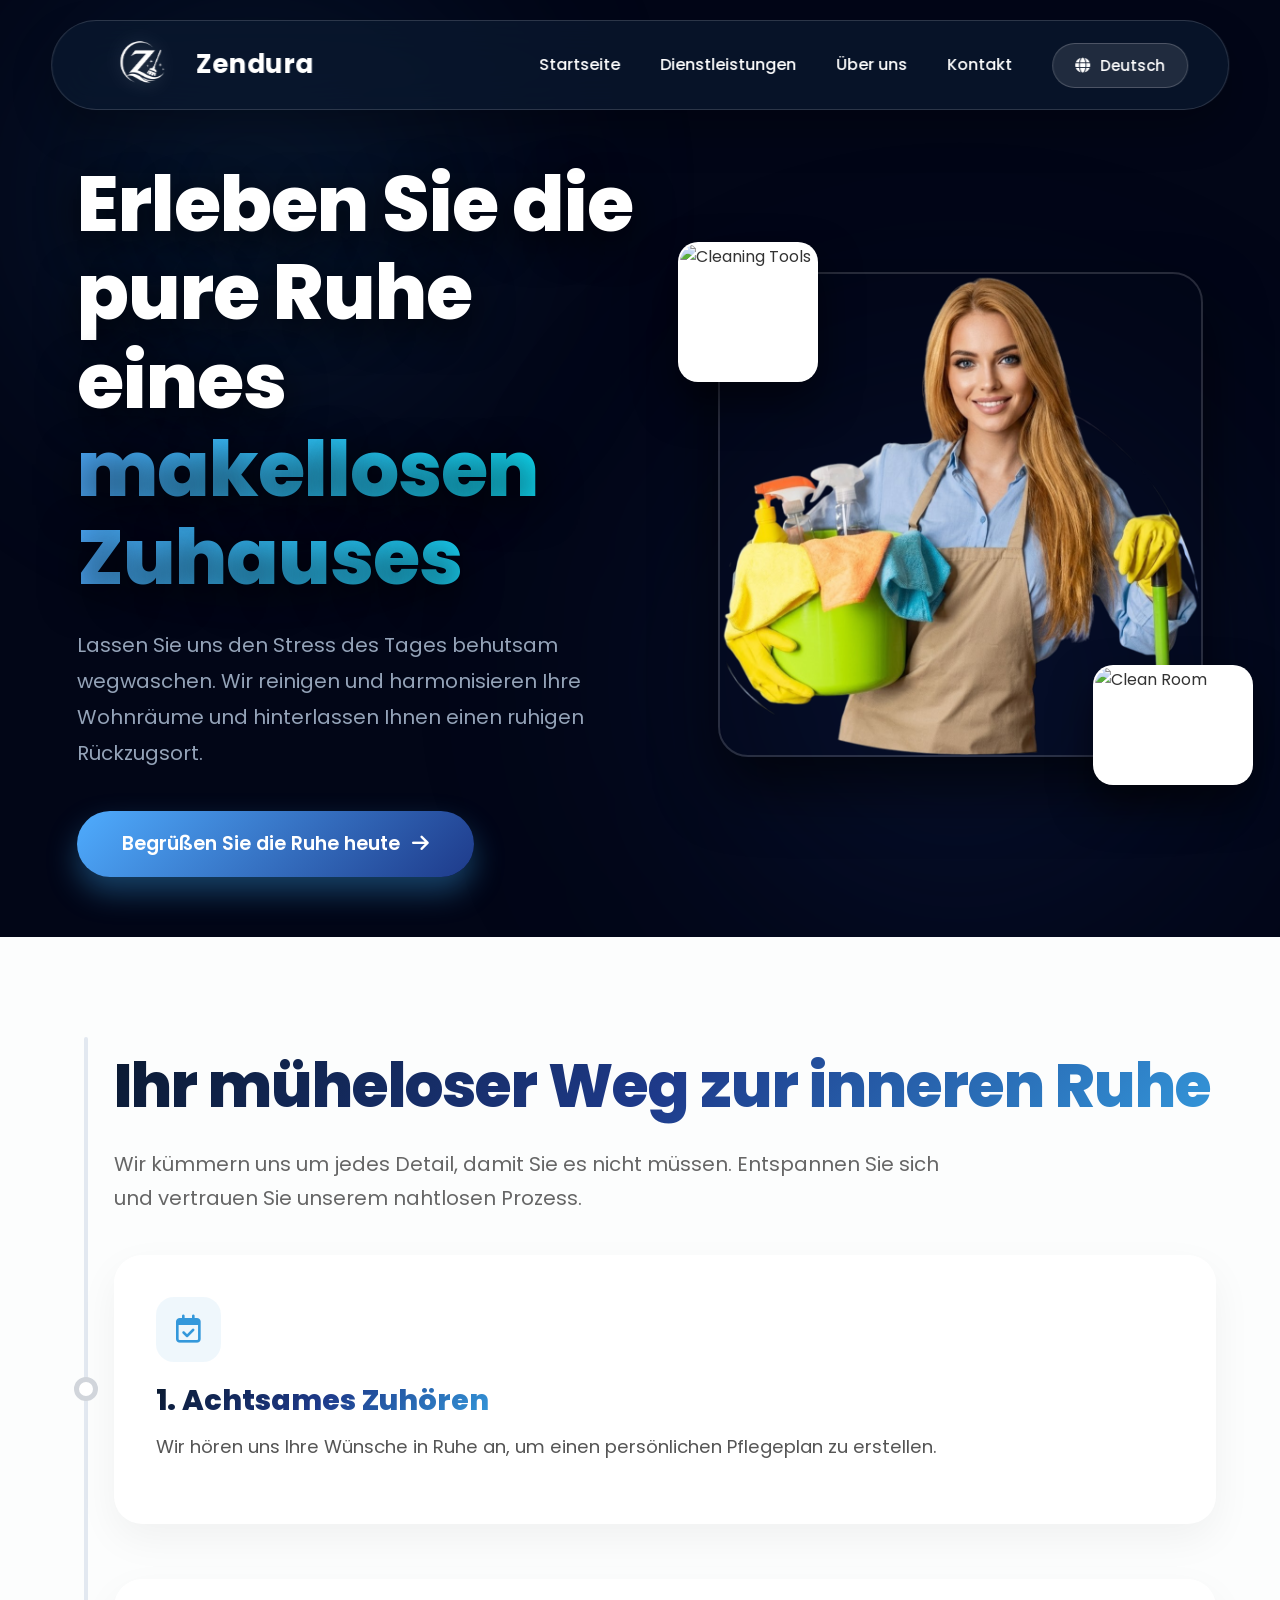
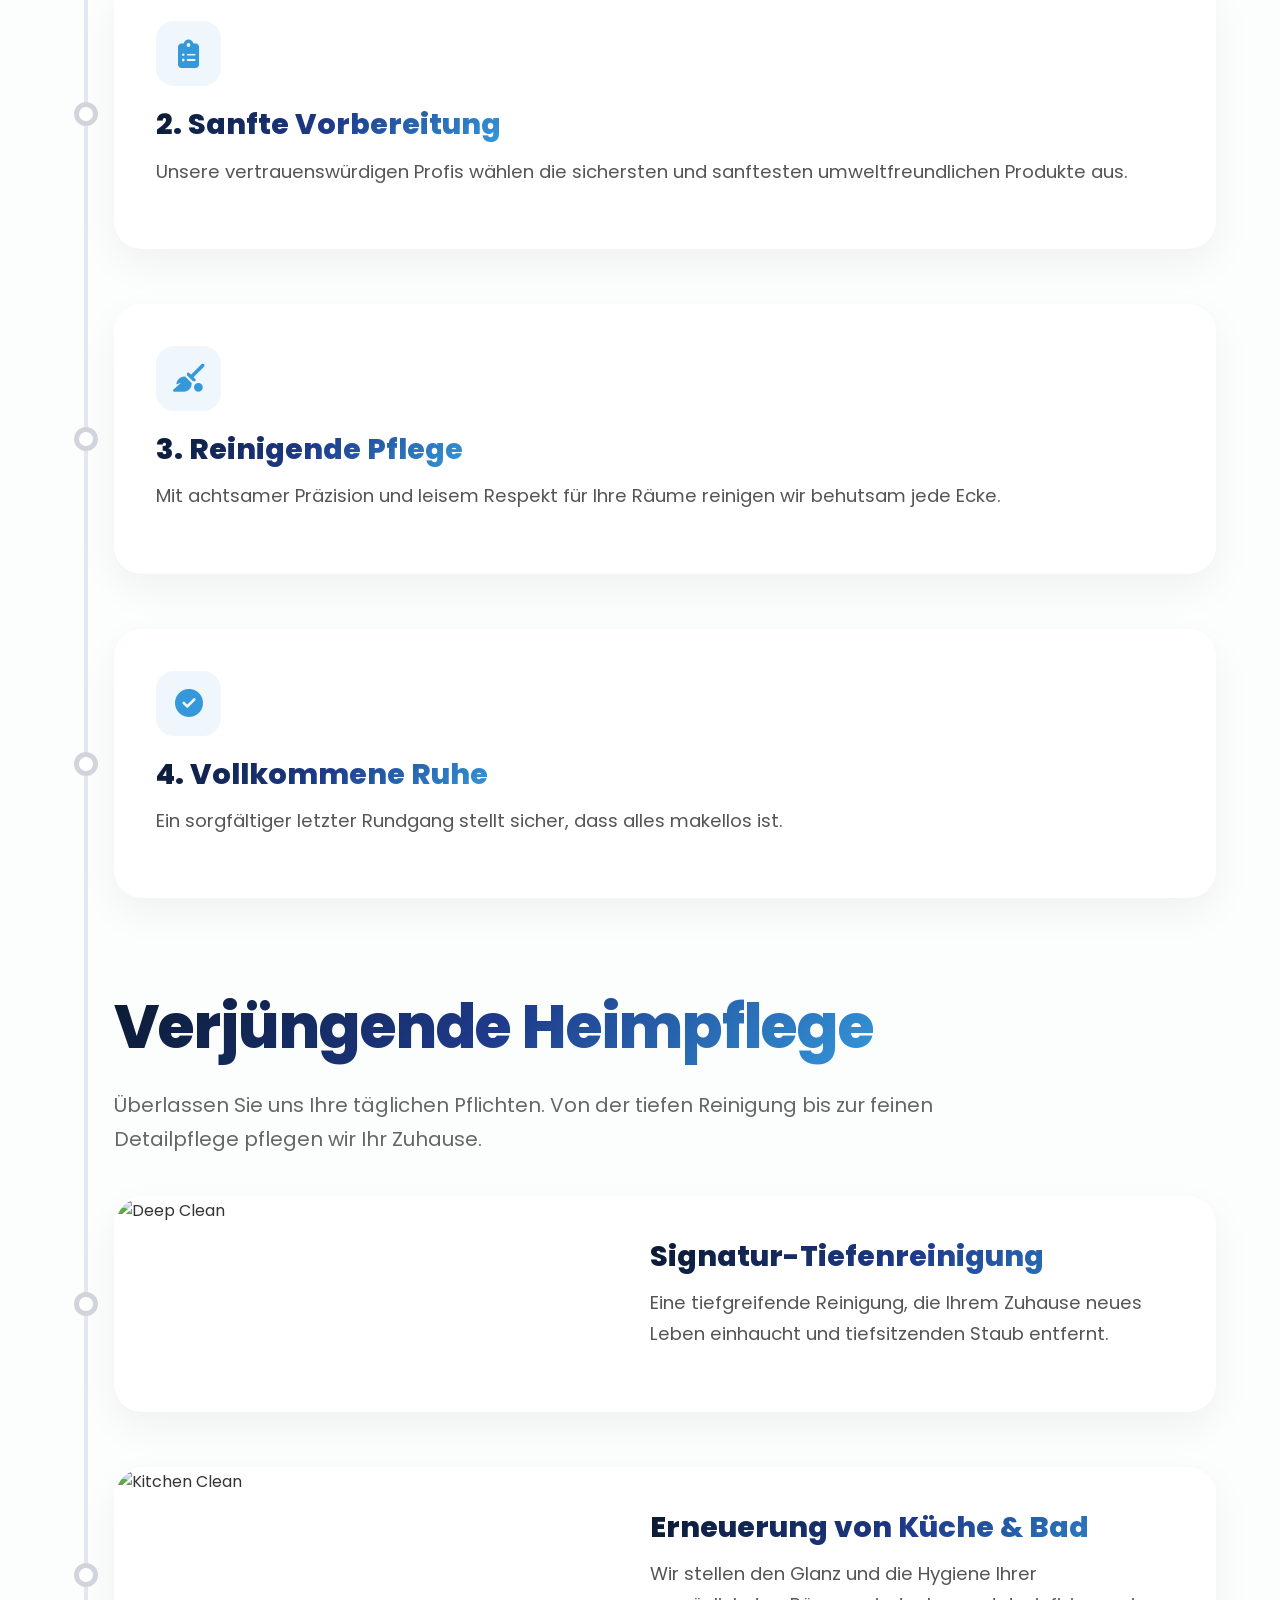
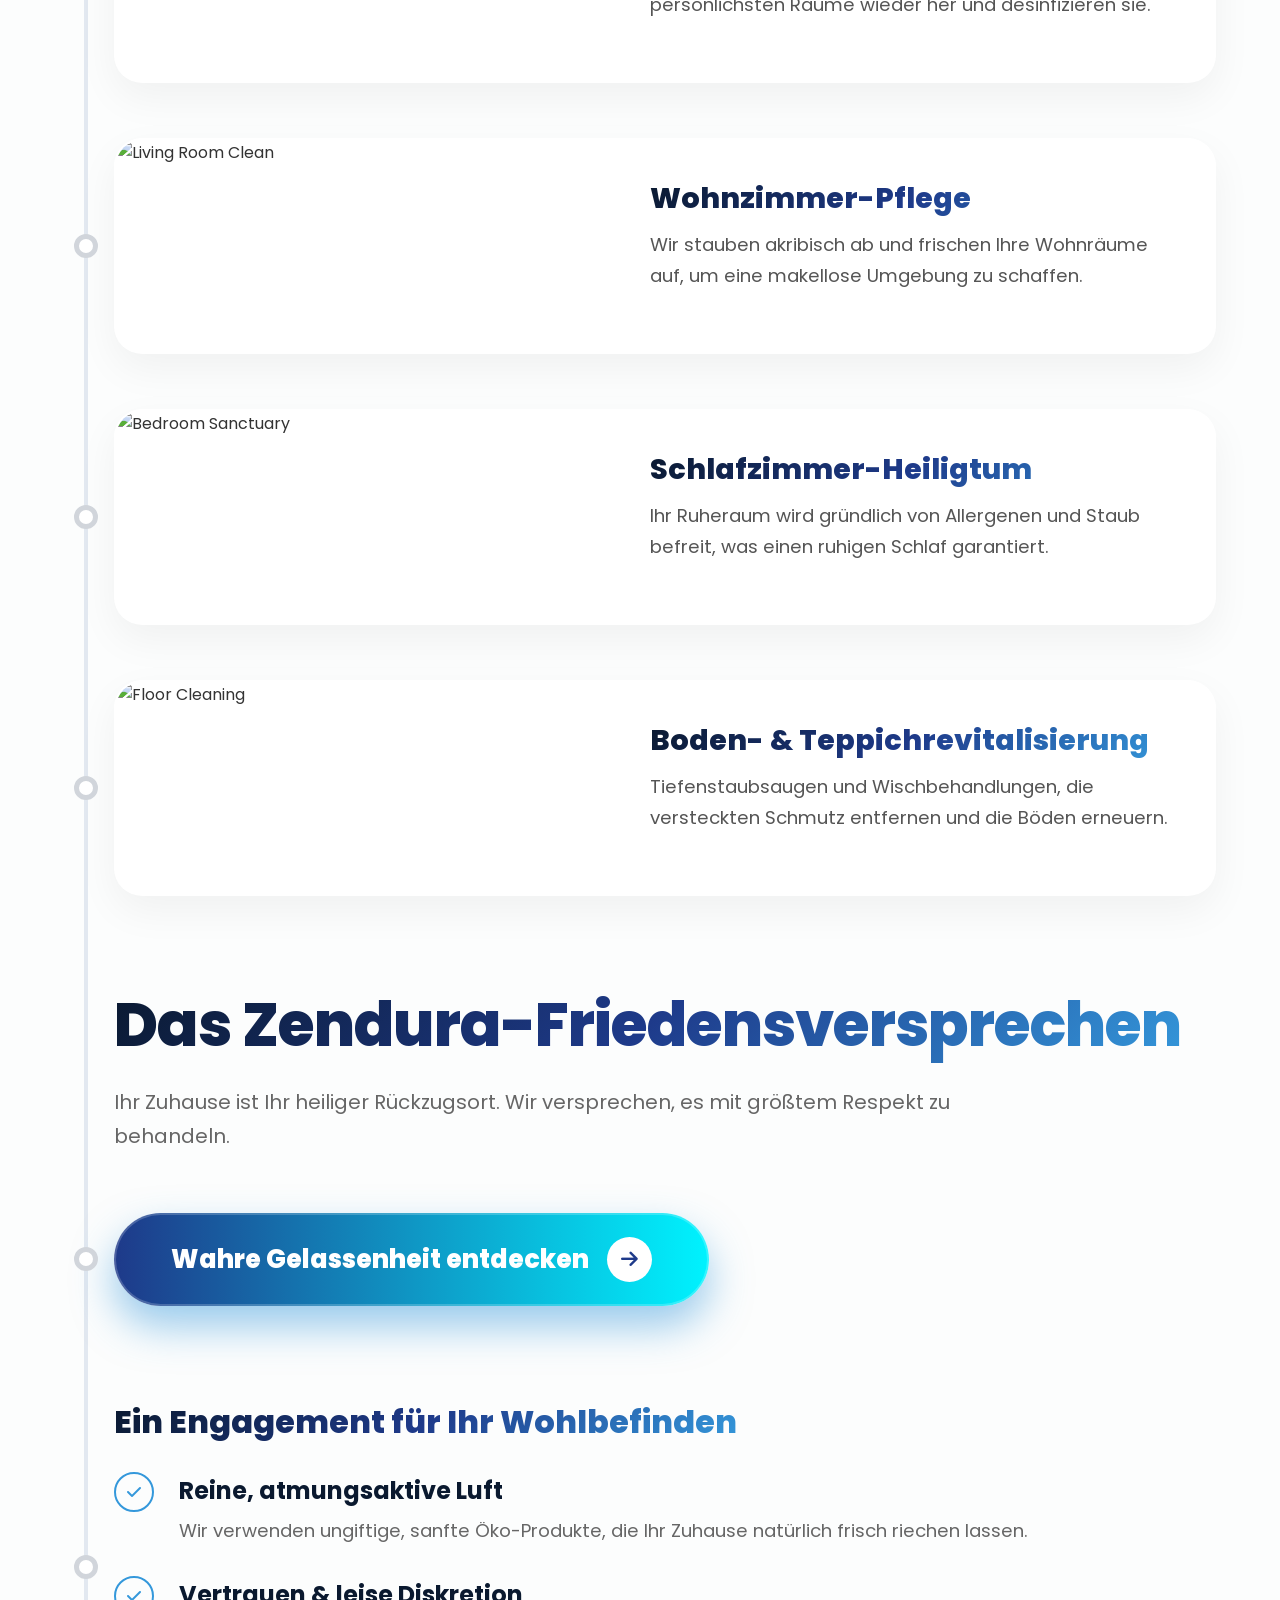
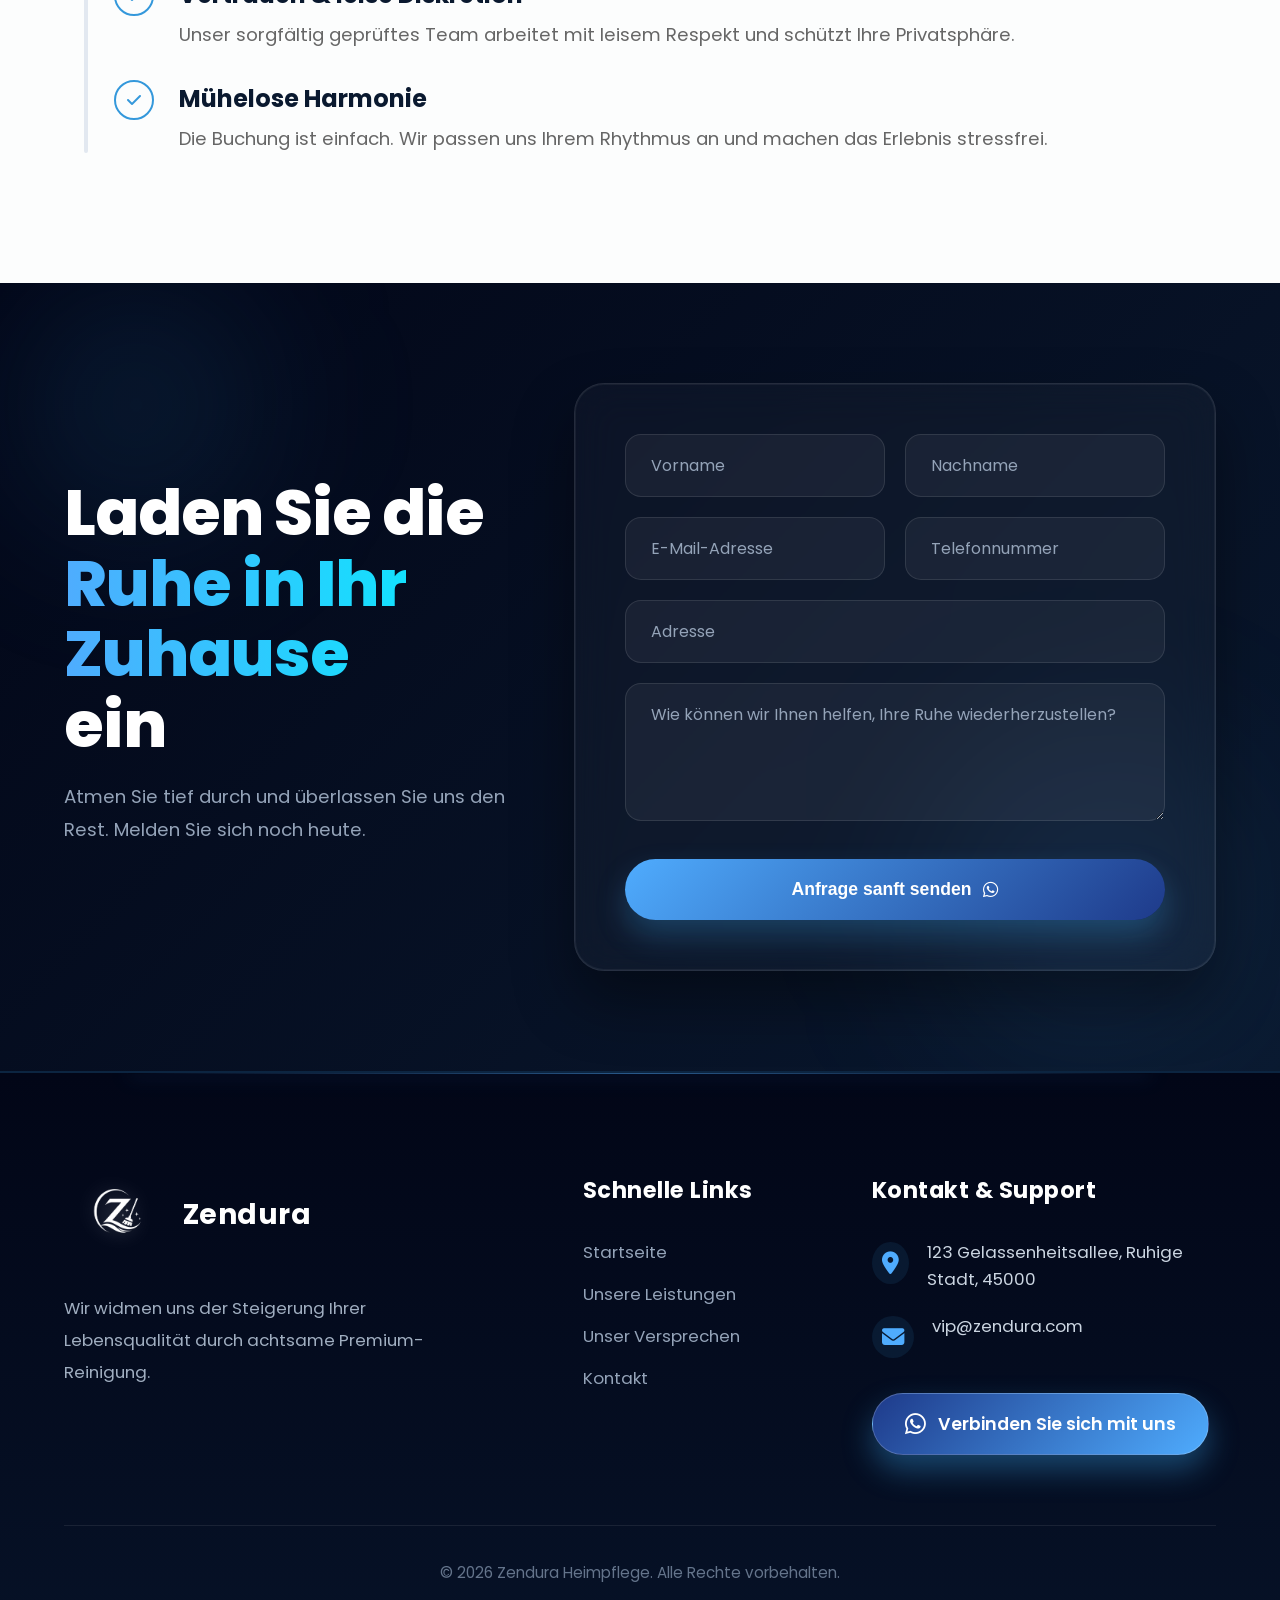
==== commit 8bc3d85b: "Add files via upload" ====
--- a/index.html
+++ b/index.html
@@ -5,22 +5,22 @@
     <meta name="viewport" content="width=device-width, initial-scale=1.0, viewport-fit=cover">
     <title>Zendura</title>
     
- 
+    <!-- Fonts & Icons -->
     <link href="https://fonts.googleapis.com/css2?family=Dancing+Script:wght@600;700&family=Poppins:wght@300;400;500;600;700;800&display=swap" rel="stylesheet">
     <link rel="stylesheet" href="https://cdnjs.cloudflare.com/ajax/libs/font-awesome/6.5.0/css/all.min.css">
     
-
+    <!-- CSS File -->
     <link rel="stylesheet" href="style.css">
 </head>
 <body>
     <div id="splash-screen">
         <div class="splash-logo-container">
-
+            <!-- Xelek (Circle) hat rakirin, tenê nivîs ma -->
             <h1 class="splash-brand-name">Zendura</h1>
         </div>
     </div>
 
-
+    <!-- ================= SMART HEADER ================= -->
     <header id="mainHeader">
         <div class="header-left">
             <a href="#home" class="logo-container">
@@ -42,10 +42,10 @@
         </div>
     </header>
 
-
+    <!-- ================= MOBILE MENU ================= -->
     <div class="mobile-menu" id="mobileMenu">
         <div class="close-btn" id="closeMenu"><i class="fa-solid fa-xmark"></i></div>
-
+        <!-- onClick hatin guhertin daku shasha necemide -->
         <a href="#home" class="i18n" data-en="Home" data-de="Startseite" onclick="closeMobileMenu()">Home</a>
         <a href="#services" class="i18n" data-en="Services" data-de="Dienstleistungen" onclick="closeMobileMenu()">Services</a>
         <a href="./aboutus.html" class="i18n" data-en="About Us" data-de="Über uns">About Us</a>
@@ -55,43 +55,18 @@
         </button>
     </div>
 
-
-    <div class="lang-modal-overlay" id="langModal" aria-hidden="true">
+    <!-- ================= CLEAN LANGUAGE MODAL ================= -->
+    <div class="lang-modal-overlay" id="langModal">
         <div class="lang-modal-box">
-            <i
-                class="fa-solid fa-xmark close-lang-modal"
-                onclick="closeLangModal()"
-            ></i>
-
-            <h3
-                class="i18n"
-                data-en="Select Language"
-                data-de="Sprache wählen"
-            >
-                Sprache wählen
-            </h3>
-
-            <a
-                href="javascript:void(0);"
-                class="lang-option"
-                data-language="en"
-            >
-                <span>English</span>
-                <i class="fa-solid fa-circle-check lang-check"></i>
-            </a>
-
-            <a
-                href="javascript:void(0);"
-                class="lang-option selected"
-                data-language="de"
-            >
-                <span>Deutsch</span>
-                <i class="fa-solid fa-circle-check lang-check"></i>
-            </a>
+            <i class="fa-solid fa-xmark close-lang-modal" onclick="closeLangModal()"></i>
+            <h3 class="i18n" data-en="Select Language" data-de="Sprache wählen">Sprache wählen</h3>
+            <!-- href hat guhertin daku shasha nejolet ber bi jor ve -->
+            <a href="javascript:void(0);" class="lang-option" data-language="en">English</a>
+            <a href="javascript:void(0);" class="lang-option" data-language="de">Deutsch</a>
         </div>
     </div>
 
-
+    <!-- ================= HERO SECTION ================= -->
     <section class="hero" id="home">
         <div class="hero-container">
             <div class="hero-text">
@@ -101,7 +76,9 @@
                 <p class="i18n" data-en="Let us gently wash away the stress of your day. We meticulously cleanse and harmonize your living spaces, leaving you with a tranquil, breathing sanctuary where you can truly relax and unwind." data-de="Lassen Sie uns den Stress des Tages behutsam wegwaschen. Wir reinigen und harmonisieren Ihre Wohnräume und hinterlassen Ihnen einen ruhigen Rückzugsort.">
                     Lassen Sie uns den Stress des Tages behutsam wegwaschen. Wir reinigen und harmonisieren Ihre Wohnräume und hinterlassen Ihnen einen ruhigen Rückzugsort.
                 </p>
-
+                <a href="#request-service" class="hero-btn">
+                    <span class="i18n" data-en="Welcome Calm Today" data-de="Begrüßen Sie die Ruhe heute">Begrüßen Sie die Ruhe heute</span> <i class="fa-solid fa-arrow-right"></i>
+                </a>
             </div>
             
             <div class="hero-image">
@@ -118,7 +95,7 @@
         </div>
     </section>
 
-
+    <!-- ================= MASTER TIMELINE UNIVERSE ================= -->
     <section class="master-timeline-section">
         <div class="timeline-wrapper" id="timelineWrapper">
             
@@ -126,7 +103,7 @@
                 <div class="timeline-progress-bar" id="progressBar"></div>
             </div>
 
-
+            <!-- Path to Peace -->
             <div class="section-header">
                 <h2 class="text-gradient-dark-light i18n" data-en="Your Effortless Path to Peace" data-de="Ihr müheloser Weg zur inneren Ruhe">Ihr müheloser Weg zur inneren Ruhe</h2>
                 <p class="i18n" data-en="We handle every little detail so you don't have to. Relax and trust our seamless, quiet process designed to bring absolute harmony back to your home." data-de="Wir kümmern uns um jedes Detail, damit Sie es nicht müssen. Entspannen Sie sich und vertrauen Sie unserem nahtlosen Prozess.">
@@ -194,6 +171,7 @@
                 </div>
             </div>
 
+            <!-- Home Care / Services Cards -->
             <div class="section-header" id="services" style="margin-top: 80px;">
                 <h2 class="text-gradient-dark-light i18n" data-en="Rejuvenating Home Care" data-de="Verjüngende Heimpflege">Verjüngende Heimpflege</h2>
                 <p class="i18n" data-en="Surrender your daily chores to us. From deep purification to delicate detailing, we meticulously clean every room so your home can naturally nurture you." data-de="Überlassen Sie uns Ihre täglichen Pflichten. Von der tiefen Reinigung bis zur feinen Detailpflege pflegen wir Ihr Zuhause.">
@@ -286,7 +264,7 @@
                 </div>
             </div>
 
-
+            <!-- Promise Section -->
             <div class="section-header" style="margin-top: 80px;">
                 <h2 class="text-gradient-dark-light i18n" data-en="The Zendura Promise of Peace" data-de="Das Zendura-Friedensversprechen">Das Zendura-Friedensversprechen</h2>
                 <p class="i18n" data-en="Your home is your sacred retreat. We promise to treat it with the utmost reverence, delivering a level of cleanliness that instantly calms your soul and frees your mind." data-de="Ihr Zuhause ist Ihr heiliger Rückzugsort. Wir versprechen, es mit größtem Respekt zu behandeln.">
@@ -336,7 +314,7 @@
         </div> 
     </section>
 
->
+    <!-- ================= PREMIUM REQUEST FORM ================= -->
     <section class="request-section" id="request-service">
         <div class="request-container">
             <div class="request-text">
@@ -378,23 +356,16 @@
 
                     <div class="form-status" id="formStatus"></div>
 
-                    <button type="submit" class="submit-btn" id="submitBookingBtn">
-                        <span
-                            class="i18n"
-                            data-en="Send Request"
-                            data-de="Anfrage senden"
-                        >
-                            Anfrage senden
-                        </span>
-                    
-                        <i class="fa-solid fa-paper-plane"></i>
+                    <button type="submit" class="submit-btn">
+                        <span class="i18n" data-en="Send Request Gently" data-de="Anfrage sanft senden">Anfrage sanft senden</span>
+                        <i class="fa-brands fa-whatsapp"></i>
                     </button>
                 </form>
             </div>
         </div>
     </section>
 
-
+    <!-- ================= ULTRA PREMIUM FOOTER ================= -->
     <footer class="premium-footer" id="contact">
         <div class="footer-container">
             
@@ -411,10 +382,10 @@
             <div class="footer-links">
                 <h4 class="i18n" data-en="Quick Links" data-de="Schnelle Links">Schnelle Links</h4>
                 <ul>
-                    <a href="#home" class="i18n" data-en="Home" data-de="Startseite">Home</a>
-                    <a href="#services" class="i18n" data-en="Services" data-de="Dienstleistungen">Services</a>
-                    <a href="./aboutus.html" class="i18n" data-en="About Us" data-de="Über uns">About Us</a>
-                    <a href="#request-service" class="i18n" data-en="Contact Us" data-de="Kontakt">Contact Us</a>
+                    <li><a href="#" class="i18n" data-en="Home" data-de="Startseite">Startseite</a></li>
+                    <li><a href="#" class="i18n" data-en="Our Services" data-de="Unsere Leistungen">Unsere Leistungen</a></li>
+                    <li><a href="#" class="i18n" data-en="Our Promise" data-de="Unser Versprechen">Unser Versprechen</a></li>
+                    <li><a href="#contact" class="i18n" data-en="Contact Us" data-de="Kontakt">Kontakt</a></li>
                 </ul>
             </div>
 
@@ -423,16 +394,14 @@
                 <ul>
                     <li>
                         <i class="fa-solid fa-location-dot"></i>
-                        <span class="i18n" data-en="Bümplizstrasse 189 3018 Bern" data-de="Bümplizstrasse 189 3018 Bern">Bümplizstrasse 189 3018 Bern</span>
+                        <span class="i18n" data-en="123 Serenity Avenue, Quiet City, QC 45000" data-de="123 Gelassenheitsallee, Ruhige Stadt, 45000">123 Gelassenheitsallee, Ruhige Stadt, 45000</span>
                     </li>
                     <li>
                         <i class="fa-solid fa-envelope"></i>
-                        <a href="mailto:zendurareinigung@gmail.com">
-                            zendurareinigung@gmail.com
-                        </a>
+                        <span>vip@zendura.com</span>
                     </li>
                     <li>
-                        <a href="https://wa.me/410789642788" target="_blank" class="whatsapp-btn-blue">
+                        <a href="https://wa.me/1234567890" target="_blank" class="whatsapp-btn-blue">
                             <i class="fa-brands fa-whatsapp"></i> <span class="i18n" data-en="Connect With Us" data-de="Verbinden Sie sich mit uns">Verbinden Sie sich mit uns</span>
                         </a>
                     </li>
@@ -445,7 +414,8 @@
             <p class="i18n" data-en="&copy; 2026 Zendura Home Care. All rights reserved. Designed for Peace of Mind." data-de="&copy; 2026 Zendura Heimpflege. Alle Rechte vorbehalten.">&copy; 2026 Zendura Heimpflege. Alle Rechte vorbehalten.</p>
         </div>
     </footer>
-    <script src="https://cdn.jsdelivr.net/npm/@supabase/supabase-js@2"></script>
+
+    <!-- JS File -->
     <script src="script.js"></script>
 </body>
 </html>
--- a/style.css
+++ b/style.css
@@ -1,16 +1,16 @@
-
+/* ================= RESET & BASE ================= */
 * { margin: 0; padding: 0; box-sizing: border-box; }
 body { font-family: 'Poppins', sans-serif; background: #fcfdfd; overflow-x: hidden; line-height: 1.6; color: #333; }
 html { scroll-behavior: smooth; }
 
-
+/* ================= PREMIUM GRADIENTS ================= */
 .text-gradient-dark-light {
     background: linear-gradient(135deg, #0a192f 0%, #1E3A8A 50%, #3498db 100%);
     -webkit-background-clip: text; -webkit-text-fill-color: transparent;
     display: inline-block;
 }
 
-
+/* ================= SPLASH SCREEN (NEW) ================= */
 #splash-screen {
     position: fixed;
     inset: 0;
@@ -52,7 +52,7 @@
     100% { filter: drop-shadow(0 0 40px rgba(79, 172, 254, 0.9)); transform: scale(1.05); }
 }
 
-
+/* ================= SMART HEADER ================= */
 header {
     position: fixed; top: 20px; left: 50%; transform: translateX(-50%) translateY(0);
     width: 92%; max-width: 1400px; 
@@ -66,7 +66,7 @@
 
 .header-left { display: flex; align-items: center; }
 
-
+/* ================= LOGO & BRAND NAME STYLES ================= */
 .logo-container {
     display: flex;
     align-items: center;
@@ -117,7 +117,7 @@
 .hamburger { display: none; color: white; font-size: 28px; cursor: pointer; transition: 0.3s; }
 .hamburger:hover { color: #4facfe; transform: scale(1.1); }
 
-
+/* ================= RESPONSIVE BREAKPOINTS ================= */
 @media (max-width: 950px) {
     .nav-links { display: none; }
     .hamburger { display: block; }
@@ -154,7 +154,7 @@
     box-shadow: 0 10px 25px rgba(52, 152, 219, 0.4); transition: 0.3s; display: flex; align-items: center; gap: 10px;
 }
 
-
+/* ================= CLEAN LANGUAGE MODAL ================= */
 .lang-modal-overlay {
     position: fixed; inset: 0; background: rgba(5, 12, 23, 0.85); backdrop-filter: blur(20px);
     z-index: 3000; display: flex; justify-content: center; align-items: center;
@@ -244,7 +244,7 @@
     .float-img-2 { width: 120px; height: 90px; right: -10px; }
 }
 
-
+/* ================= MASTER TIMELINE UNIVERSE ================= */
 .master-timeline-section {
     background: #fcfdfd; padding: 100px 5% 130px; position: relative; overflow: hidden;
 }
@@ -373,7 +373,7 @@
     .huge-premium-btn { padding: 18px 30px; width: 100%; justify-content: center; font-size: 1.1rem; }
 }
 
-
+/* ================= PREMIUM REQUEST FORM SECTION ================= */
 .request-section {
     background: linear-gradient(135deg, #020617 0%, #0a192f 100%);
     padding: 100px 5%; position: relative; overflow: hidden;
@@ -426,7 +426,7 @@
     .form-row { flex-direction: column; gap: 20px; }
 }
 
-
+/* ================= ULTRA PREMIUM FOOTER ================= */
 .premium-footer {
     background: linear-gradient(to bottom, #020617, #061126); 
     border-top: 2px solid rgba(52, 152, 219, 0.15);
@@ -479,92 +479,4 @@
     .whatsapp-btn-blue { margin: 20px auto 0; }
     .footer-site-logo { height: 75px; } 
     .footer-logo { justify-content: center; }
-}
-
-
-
-.lang-option {
-    width: 100%;
-    display: flex;
-    align-items: center;
-    justify-content: space-between;
-    gap: 15px;
-}
-
-.lang-option .lang-check {
-    font-size: 20px;
-    color: #39a9db;
-    opacity: 0;
-    visibility: hidden;
-    transform: scale(0.6);
-    transition:
-        opacity 0.25s ease,
-        visibility 0.25s ease,
-        transform 0.25s ease;
-}
-
-.lang-option.selected .lang-check {
-    opacity: 1;
-    visibility: visible;
-    transform: scale(1);
-}
-
-/* ================= SUPABASE FORM STATUS ================= */
-
-.form-status {
-    display: none;
-    width: 100%;
-    margin: 5px 0 16px;
-    padding: 14px 16px;
-    border-radius: 12px;
-    font-size: 0.92rem;
-    font-weight: 500;
-    line-height: 1.6;
-}
-
-.form-status.show {
-    display: block;
-}
-
-.form-status.success {
-    color: #146c43;
-    background: #dff5e9;
-    border: 1px solid #a8dfbf;
-}
-
-.form-status.error {
-    color: #9b2335;
-    background: #fde8ec;
-    border: 1px solid #efb8c2;
-}
-
-.submit-btn:disabled {
-    cursor: not-allowed;
-    opacity: 0.7;
-    pointer-events: none;
-}
-
-.submit-btn .fa-spinner {
-    animation: bookingSpinner 0.8s linear infinite;
-}
-
-@keyframes bookingSpinner {
-    from {
-        transform: rotate(0deg);
-    }
-
-    to {
-        transform: rotate(360deg);
-    }
-}
-
-.footer-contact a[href^="mailto:"] {
-    color: inherit;
-    text-decoration: none;
-    transition: color 0.25s ease;
-}
-
-.footer-contact a[href^="mailto:"]:hover {
-    color: #39a9db;
-    text-decoration: underline;
 }
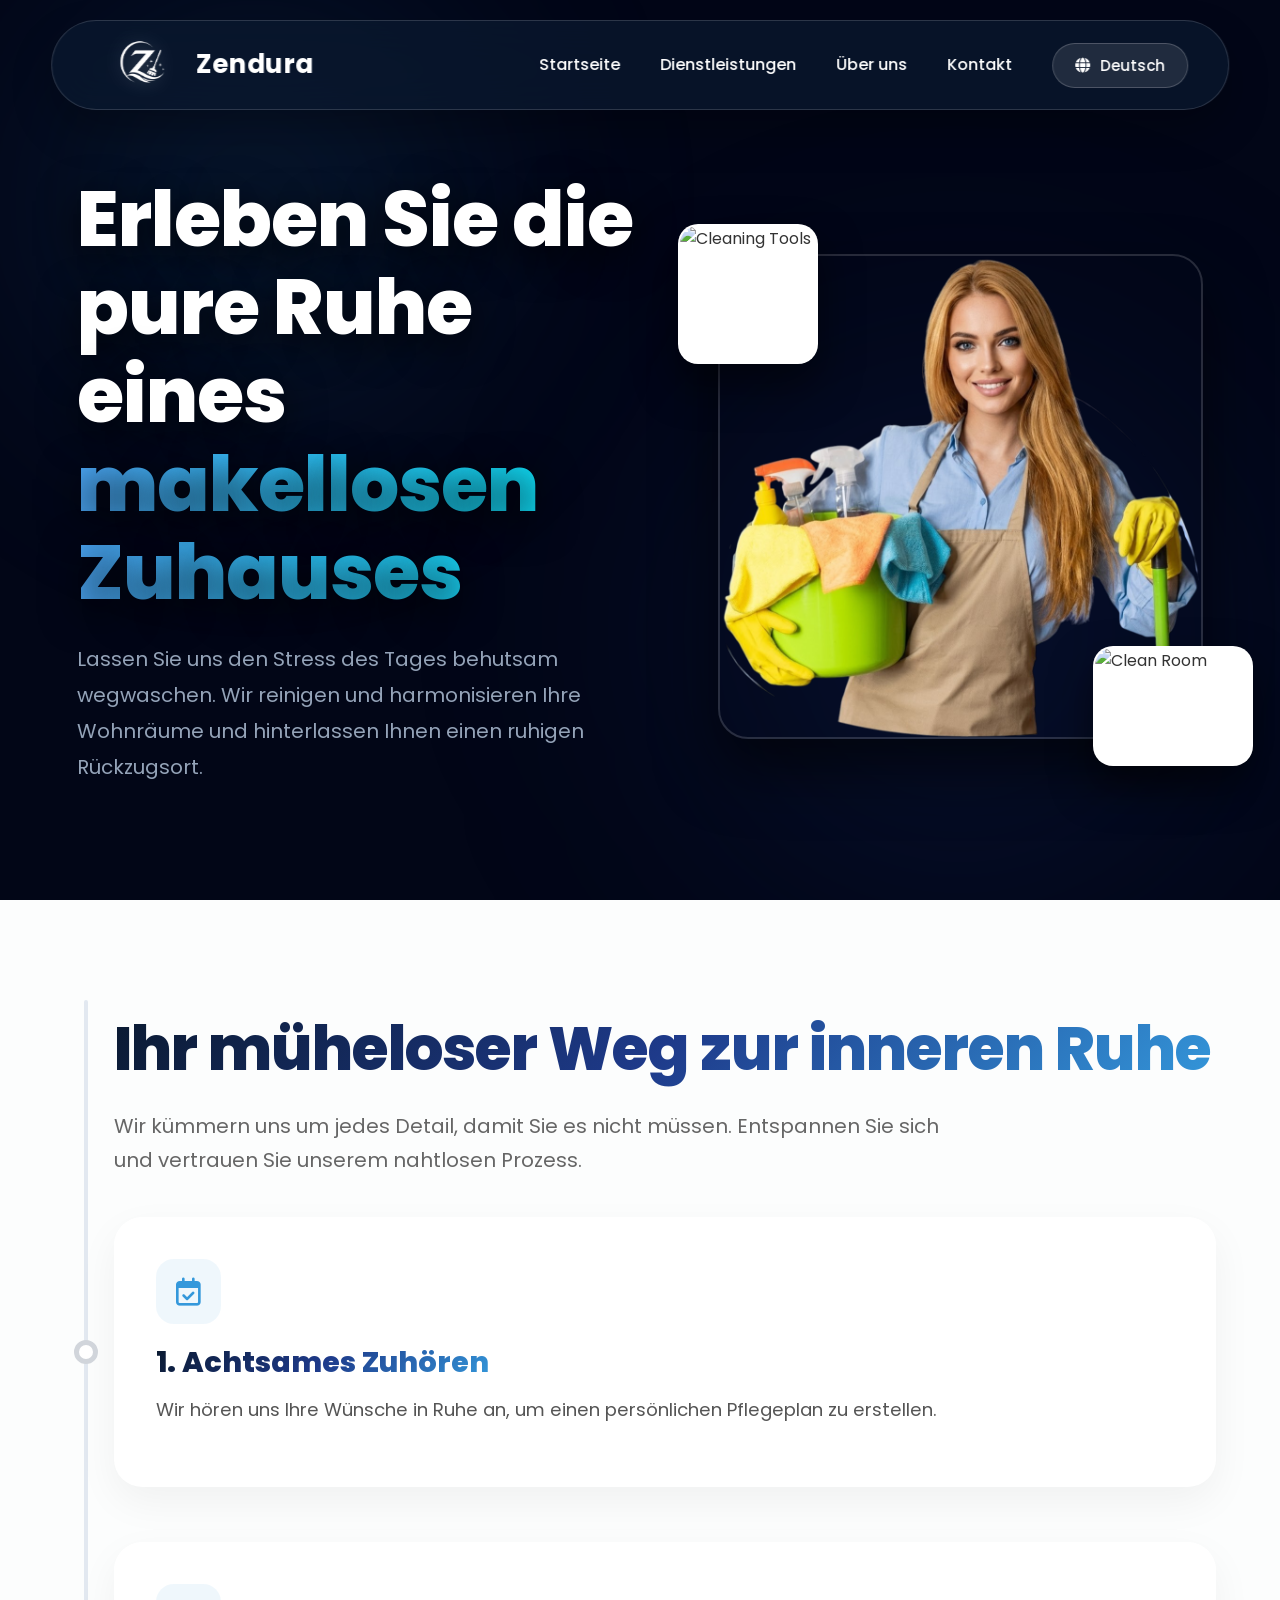
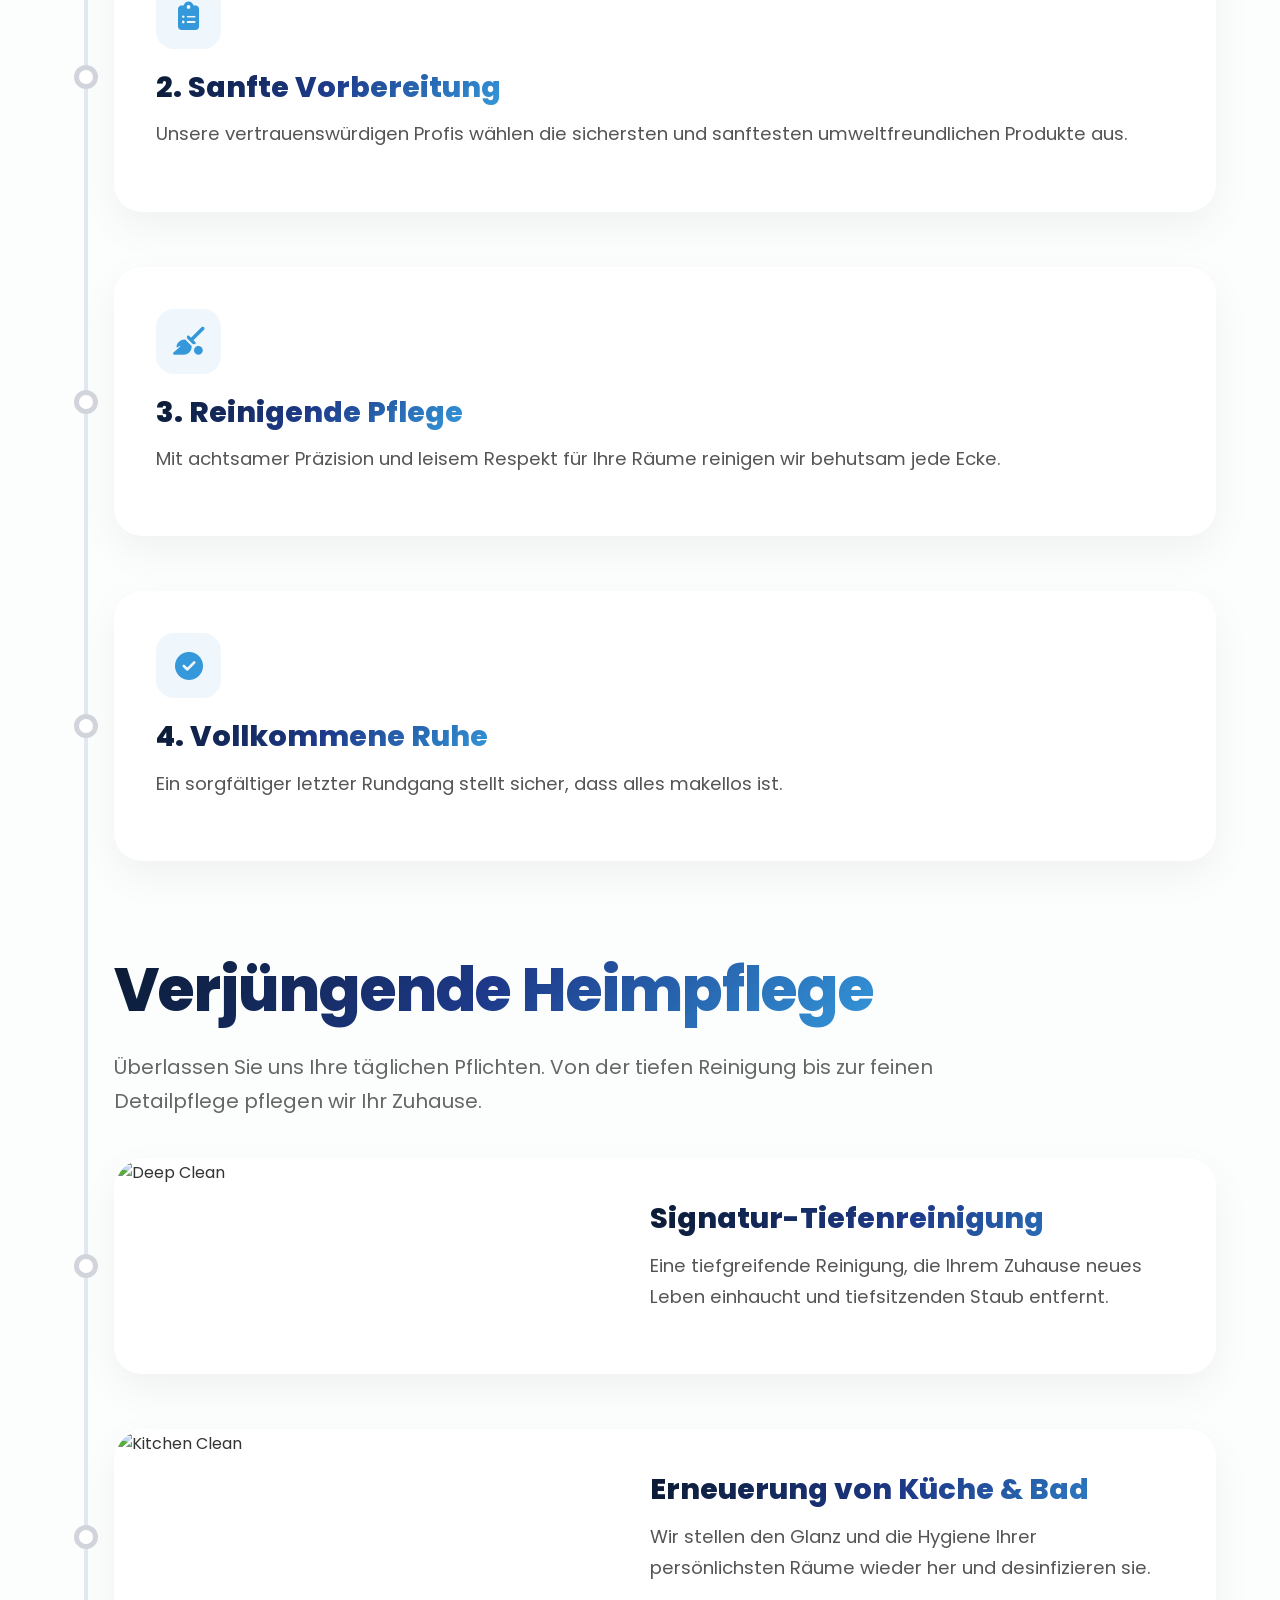
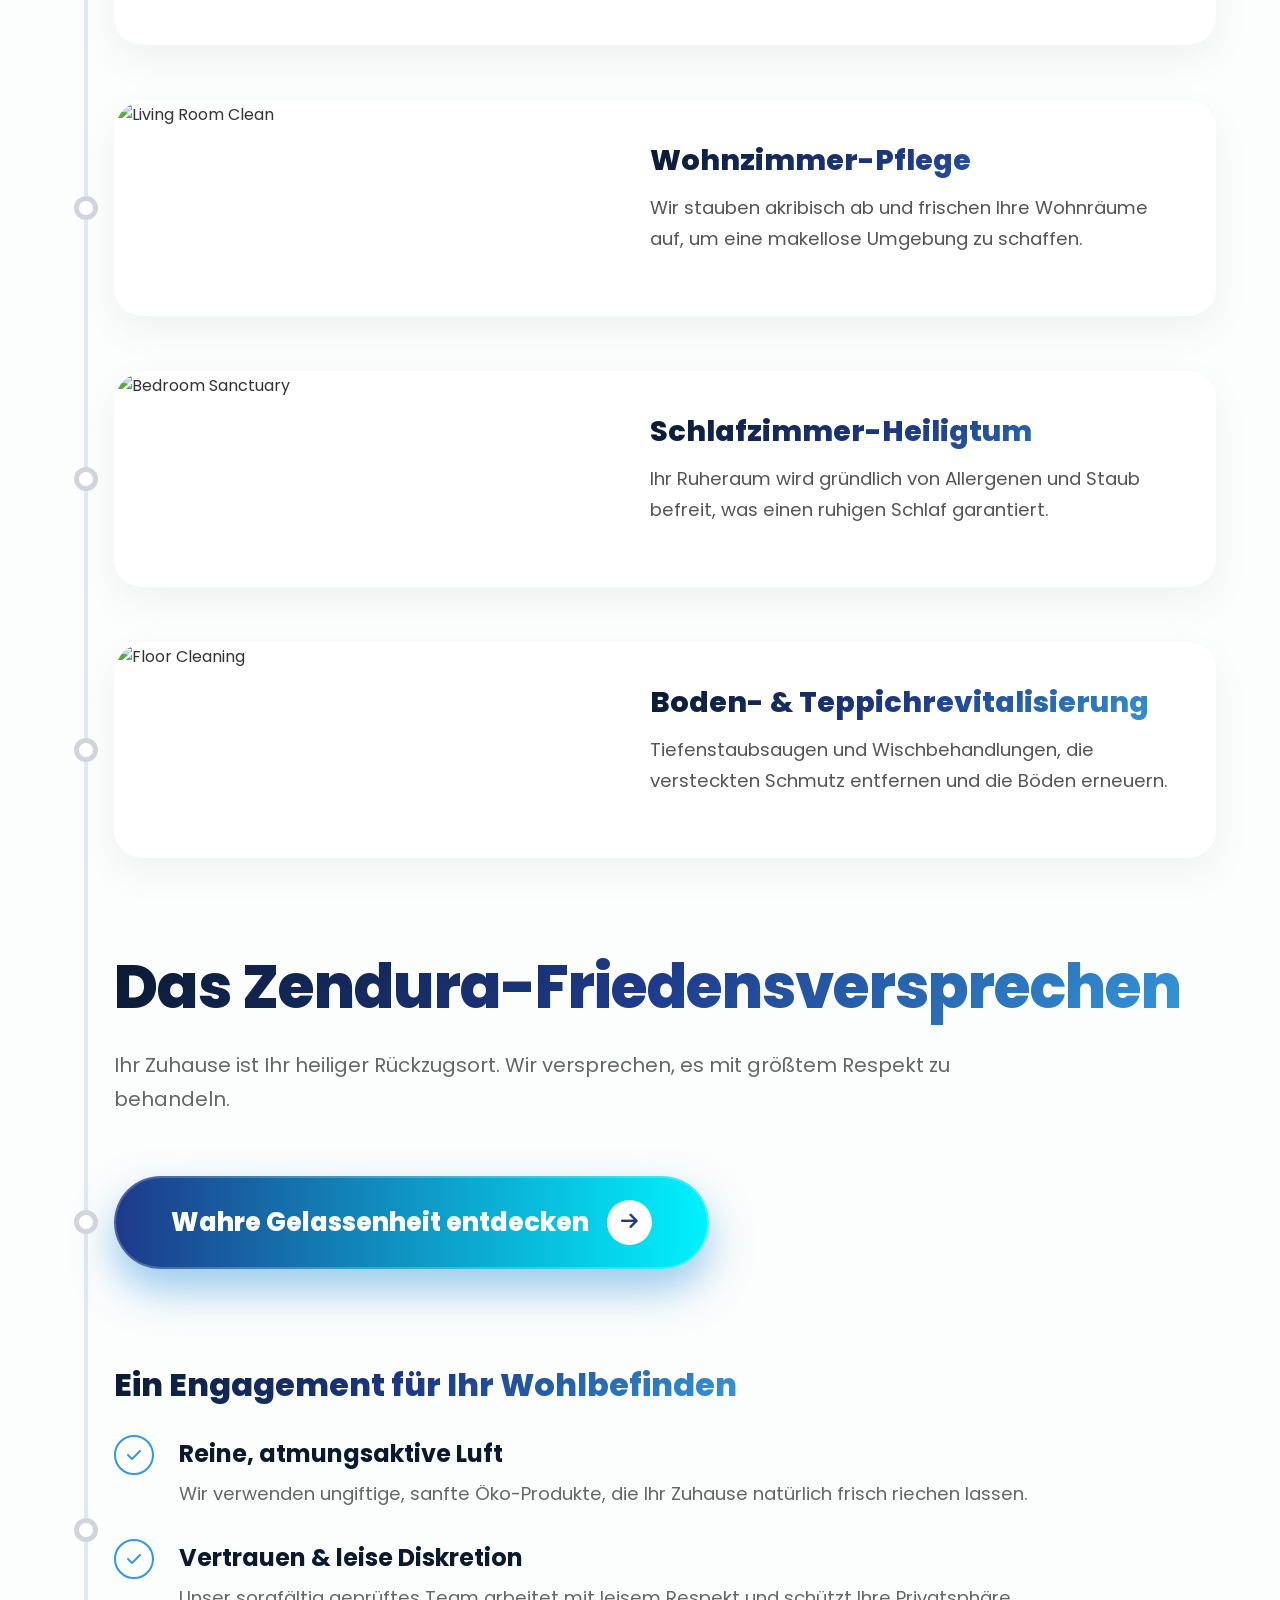
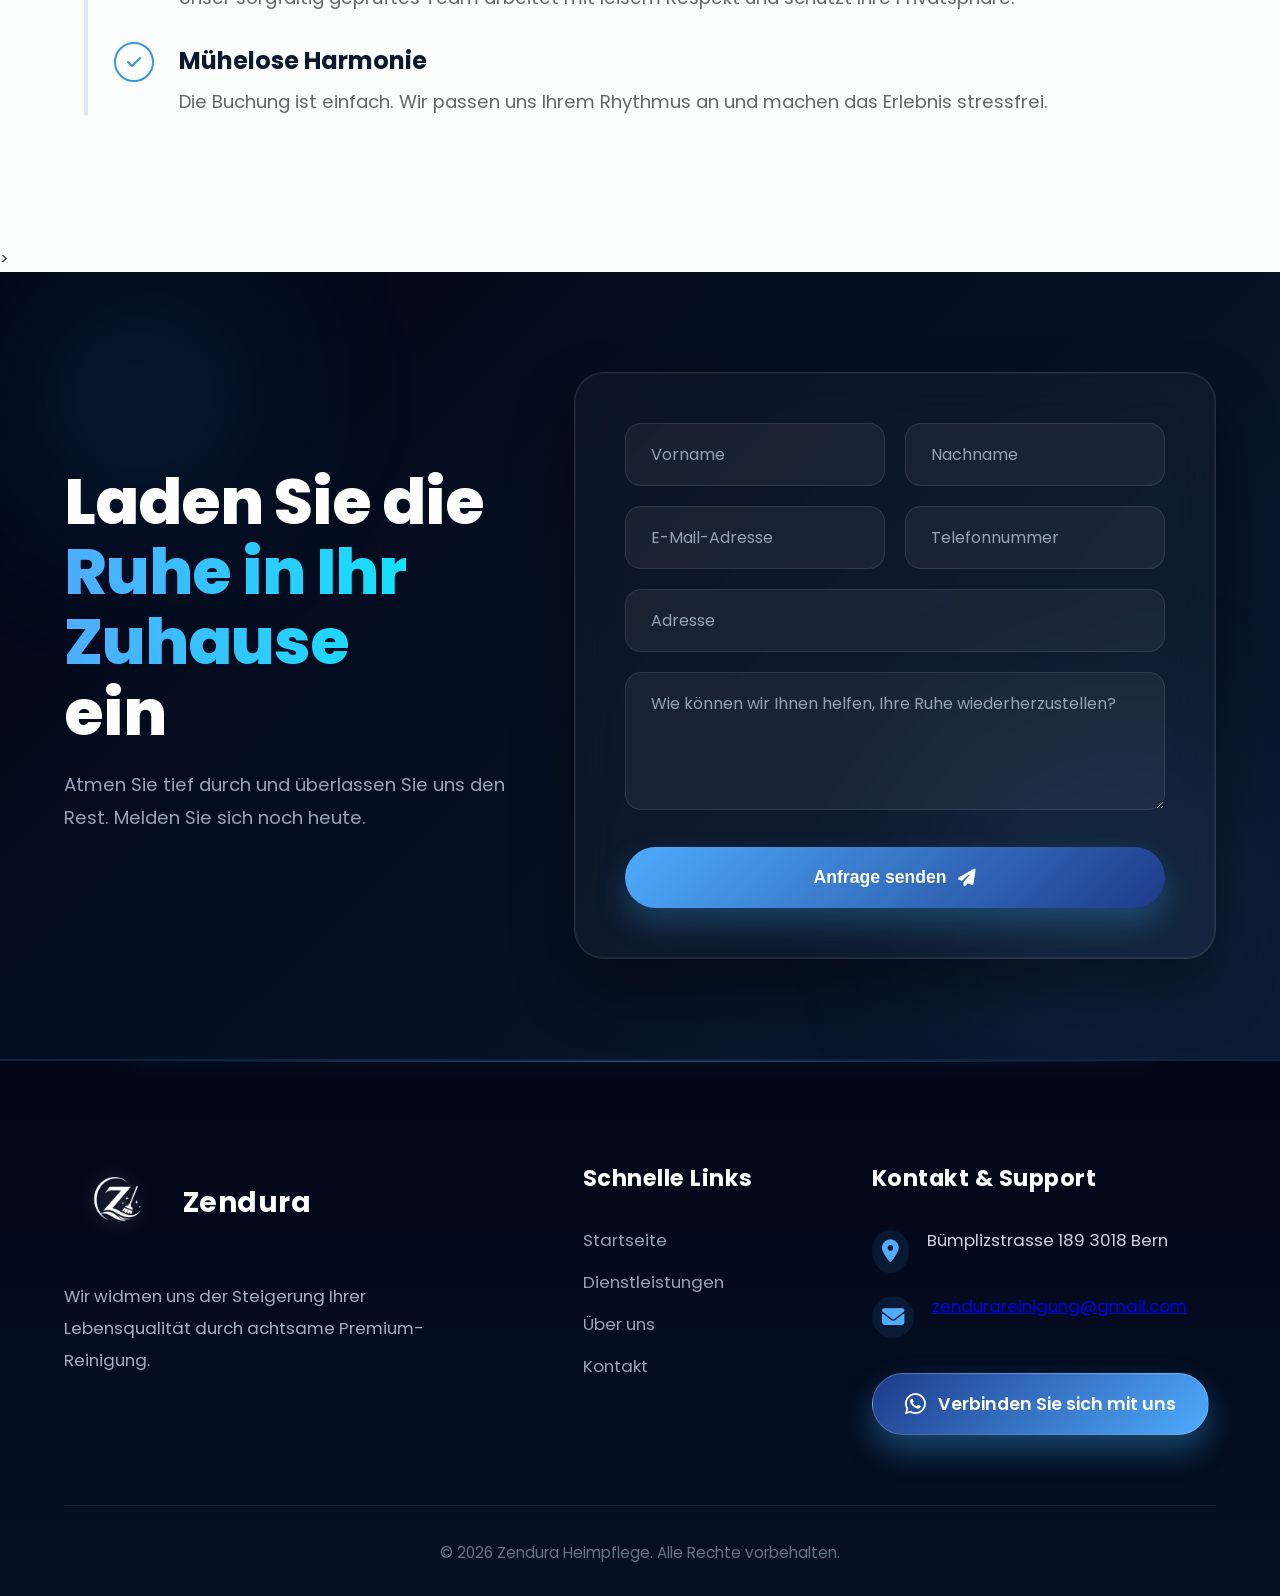
==== commit 1447ecbe: "Update index.html" ====
--- a/index.html
+++ b/index.html
@@ -5,22 +5,22 @@
     <meta name="viewport" content="width=device-width, initial-scale=1.0, viewport-fit=cover">
     <title>Zendura</title>
     
-    <!-- Fonts & Icons -->
+ 
     <link href="https://fonts.googleapis.com/css2?family=Dancing+Script:wght@600;700&family=Poppins:wght@300;400;500;600;700;800&display=swap" rel="stylesheet">
     <link rel="stylesheet" href="https://cdnjs.cloudflare.com/ajax/libs/font-awesome/6.5.0/css/all.min.css">
     
-    <!-- CSS File -->
+
     <link rel="stylesheet" href="style.css">
 </head>
 <body>
     <div id="splash-screen">
         <div class="splash-logo-container">
-            <!-- Xelek (Circle) hat rakirin, tenê nivîs ma -->
+
             <h1 class="splash-brand-name">Zendura</h1>
         </div>
     </div>
 
-    <!-- ================= SMART HEADER ================= -->
+
     <header id="mainHeader">
         <div class="header-left">
             <a href="#home" class="logo-container">
@@ -42,10 +42,10 @@
         </div>
     </header>
 
-    <!-- ================= MOBILE MENU ================= -->
+
     <div class="mobile-menu" id="mobileMenu">
         <div class="close-btn" id="closeMenu"><i class="fa-solid fa-xmark"></i></div>
-        <!-- onClick hatin guhertin daku shasha necemide -->
+
         <a href="#home" class="i18n" data-en="Home" data-de="Startseite" onclick="closeMobileMenu()">Home</a>
         <a href="#services" class="i18n" data-en="Services" data-de="Dienstleistungen" onclick="closeMobileMenu()">Services</a>
         <a href="./aboutus.html" class="i18n" data-en="About Us" data-de="Über uns">About Us</a>
@@ -55,18 +55,43 @@
         </button>
     </div>
 
-    <!-- ================= CLEAN LANGUAGE MODAL ================= -->
-    <div class="lang-modal-overlay" id="langModal">
+
+    <div class="lang-modal-overlay" id="langModal" aria-hidden="true">
         <div class="lang-modal-box">
-            <i class="fa-solid fa-xmark close-lang-modal" onclick="closeLangModal()"></i>
-            <h3 class="i18n" data-en="Select Language" data-de="Sprache wählen">Sprache wählen</h3>
-            <!-- href hat guhertin daku shasha nejolet ber bi jor ve -->
-            <a href="javascript:void(0);" class="lang-option" data-language="en">English</a>
-            <a href="javascript:void(0);" class="lang-option" data-language="de">Deutsch</a>
+            <i
+                class="fa-solid fa-xmark close-lang-modal"
+                onclick="closeLangModal()"
+            ></i>
+
+            <h3
+                class="i18n"
+                data-en="Select Language"
+                data-de="Sprache wählen"
+            >
+                Sprache wählen
+            </h3>
+
+            <a
+                href="javascript:void(0);"
+                class="lang-option"
+                data-language="en"
+            >
+                <span>English</span>
+                <i class="fa-solid fa-circle-check lang-check"></i>
+            </a>
+
+            <a
+                href="javascript:void(0);"
+                class="lang-option selected"
+                data-language="de"
+            >
+                <span>Deutsch</span>
+                <i class="fa-solid fa-circle-check lang-check"></i>
+            </a>
         </div>
     </div>
 
-    <!-- ================= HERO SECTION ================= -->
+
     <section class="hero" id="home">
         <div class="hero-container">
             <div class="hero-text">
@@ -76,9 +101,7 @@
                 <p class="i18n" data-en="Let us gently wash away the stress of your day. We meticulously cleanse and harmonize your living spaces, leaving you with a tranquil, breathing sanctuary where you can truly relax and unwind." data-de="Lassen Sie uns den Stress des Tages behutsam wegwaschen. Wir reinigen und harmonisieren Ihre Wohnräume und hinterlassen Ihnen einen ruhigen Rückzugsort.">
                     Lassen Sie uns den Stress des Tages behutsam wegwaschen. Wir reinigen und harmonisieren Ihre Wohnräume und hinterlassen Ihnen einen ruhigen Rückzugsort.
                 </p>
-                <a href="#request-service" class="hero-btn">
-                    <span class="i18n" data-en="Welcome Calm Today" data-de="Begrüßen Sie die Ruhe heute">Begrüßen Sie die Ruhe heute</span> <i class="fa-solid fa-arrow-right"></i>
-                </a>
+
             </div>
             
             <div class="hero-image">
@@ -95,7 +118,7 @@
         </div>
     </section>
 
-    <!-- ================= MASTER TIMELINE UNIVERSE ================= -->
+
     <section class="master-timeline-section">
         <div class="timeline-wrapper" id="timelineWrapper">
             
@@ -103,7 +126,7 @@
                 <div class="timeline-progress-bar" id="progressBar"></div>
             </div>
 
-            <!-- Path to Peace -->
+
             <div class="section-header">
                 <h2 class="text-gradient-dark-light i18n" data-en="Your Effortless Path to Peace" data-de="Ihr müheloser Weg zur inneren Ruhe">Ihr müheloser Weg zur inneren Ruhe</h2>
                 <p class="i18n" data-en="We handle every little detail so you don't have to. Relax and trust our seamless, quiet process designed to bring absolute harmony back to your home." data-de="Wir kümmern uns um jedes Detail, damit Sie es nicht müssen. Entspannen Sie sich und vertrauen Sie unserem nahtlosen Prozess.">
@@ -171,7 +194,6 @@
                 </div>
             </div>
 
-            <!-- Home Care / Services Cards -->
             <div class="section-header" id="services" style="margin-top: 80px;">
                 <h2 class="text-gradient-dark-light i18n" data-en="Rejuvenating Home Care" data-de="Verjüngende Heimpflege">Verjüngende Heimpflege</h2>
                 <p class="i18n" data-en="Surrender your daily chores to us. From deep purification to delicate detailing, we meticulously clean every room so your home can naturally nurture you." data-de="Überlassen Sie uns Ihre täglichen Pflichten. Von der tiefen Reinigung bis zur feinen Detailpflege pflegen wir Ihr Zuhause.">
@@ -264,7 +286,7 @@
                 </div>
             </div>
 
-            <!-- Promise Section -->
+
             <div class="section-header" style="margin-top: 80px;">
                 <h2 class="text-gradient-dark-light i18n" data-en="The Zendura Promise of Peace" data-de="Das Zendura-Friedensversprechen">Das Zendura-Friedensversprechen</h2>
                 <p class="i18n" data-en="Your home is your sacred retreat. We promise to treat it with the utmost reverence, delivering a level of cleanliness that instantly calms your soul and frees your mind." data-de="Ihr Zuhause ist Ihr heiliger Rückzugsort. Wir versprechen, es mit größtem Respekt zu behandeln.">
@@ -314,7 +336,7 @@
         </div> 
     </section>
 
-    <!-- ================= PREMIUM REQUEST FORM ================= -->
+>
     <section class="request-section" id="request-service">
         <div class="request-container">
             <div class="request-text">
@@ -356,16 +378,23 @@
 
                     <div class="form-status" id="formStatus"></div>
 
-                    <button type="submit" class="submit-btn">
-                        <span class="i18n" data-en="Send Request Gently" data-de="Anfrage sanft senden">Anfrage sanft senden</span>
-                        <i class="fa-brands fa-whatsapp"></i>
+                    <button type="submit" class="submit-btn" id="submitBookingBtn">
+                        <span
+                            class="i18n"
+                            data-en="Send Request"
+                            data-de="Anfrage senden"
+                        >
+                            Anfrage senden
+                        </span>
+                    
+                        <i class="fa-solid fa-paper-plane"></i>
                     </button>
                 </form>
             </div>
         </div>
     </section>
 
-    <!-- ================= ULTRA PREMIUM FOOTER ================= -->
+
     <footer class="premium-footer" id="contact">
         <div class="footer-container">
             
@@ -382,10 +411,10 @@
             <div class="footer-links">
                 <h4 class="i18n" data-en="Quick Links" data-de="Schnelle Links">Schnelle Links</h4>
                 <ul>
-                    <li><a href="#" class="i18n" data-en="Home" data-de="Startseite">Startseite</a></li>
-                    <li><a href="#" class="i18n" data-en="Our Services" data-de="Unsere Leistungen">Unsere Leistungen</a></li>
-                    <li><a href="#" class="i18n" data-en="Our Promise" data-de="Unser Versprechen">Unser Versprechen</a></li>
-                    <li><a href="#contact" class="i18n" data-en="Contact Us" data-de="Kontakt">Kontakt</a></li>
+                    <a href="#home" class="i18n" data-en="Home" data-de="Startseite">Home</a>
+                    <a href="#services" class="i18n" data-en="Services" data-de="Dienstleistungen">Services</a>
+                    <a href="./aboutus.html" class="i18n" data-en="About Us" data-de="Über uns">About Us</a>
+                    <a href="#request-service" class="i18n" data-en="Contact Us" data-de="Kontakt">Contact Us</a>
                 </ul>
             </div>
 
@@ -394,14 +423,16 @@
                 <ul>
                     <li>
                         <i class="fa-solid fa-location-dot"></i>
-                        <span class="i18n" data-en="123 Serenity Avenue, Quiet City, QC 45000" data-de="123 Gelassenheitsallee, Ruhige Stadt, 45000">123 Gelassenheitsallee, Ruhige Stadt, 45000</span>
+                        <span class="i18n" data-en="Bümplizstrasse 189 3018 Bern" data-de="Bümplizstrasse 189 3018 Bern">Bümplizstrasse 189 3018 Bern</span>
                     </li>
                     <li>
                         <i class="fa-solid fa-envelope"></i>
-                        <span>vip@zendura.com</span>
+                        <a href="mailto:zendurareinigung@gmail.com">
+                            zendurareinigung@gmail.com
+                        </a>
                     </li>
                     <li>
-                        <a href="https://wa.me/1234567890" target="_blank" class="whatsapp-btn-blue">
+                        <a href="https://wa.me/410789642788" target="_blank" class="whatsapp-btn-blue">
                             <i class="fa-brands fa-whatsapp"></i> <span class="i18n" data-en="Connect With Us" data-de="Verbinden Sie sich mit uns">Verbinden Sie sich mit uns</span>
                         </a>
                     </li>
@@ -414,8 +445,7 @@
             <p class="i18n" data-en="&copy; 2026 Zendura Home Care. All rights reserved. Designed for Peace of Mind." data-de="&copy; 2026 Zendura Heimpflege. Alle Rechte vorbehalten.">&copy; 2026 Zendura Heimpflege. Alle Rechte vorbehalten.</p>
         </div>
     </footer>
-
-    <!-- JS File -->
+    <script src="https://cdn.jsdelivr.net/npm/@supabase/supabase-js@2"></script>
     <script src="script.js"></script>
 </body>
-</html>+</html>
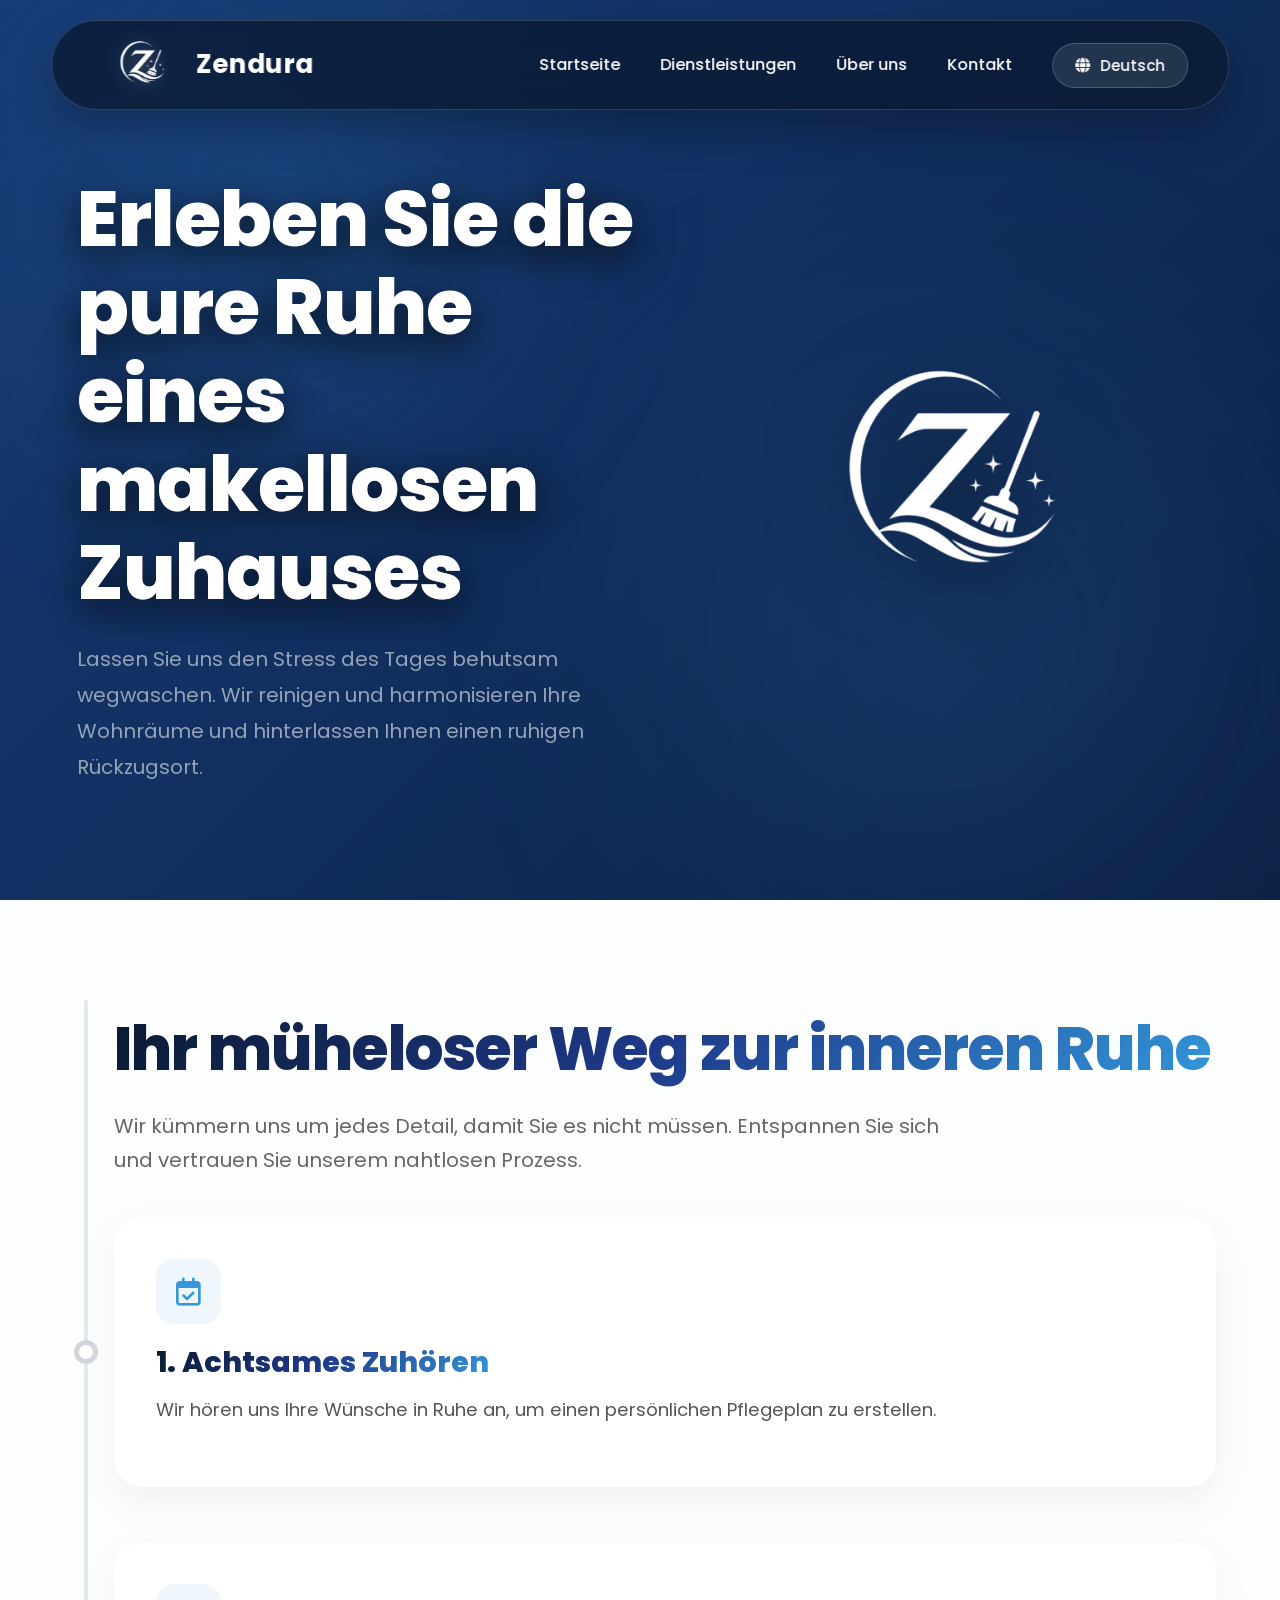
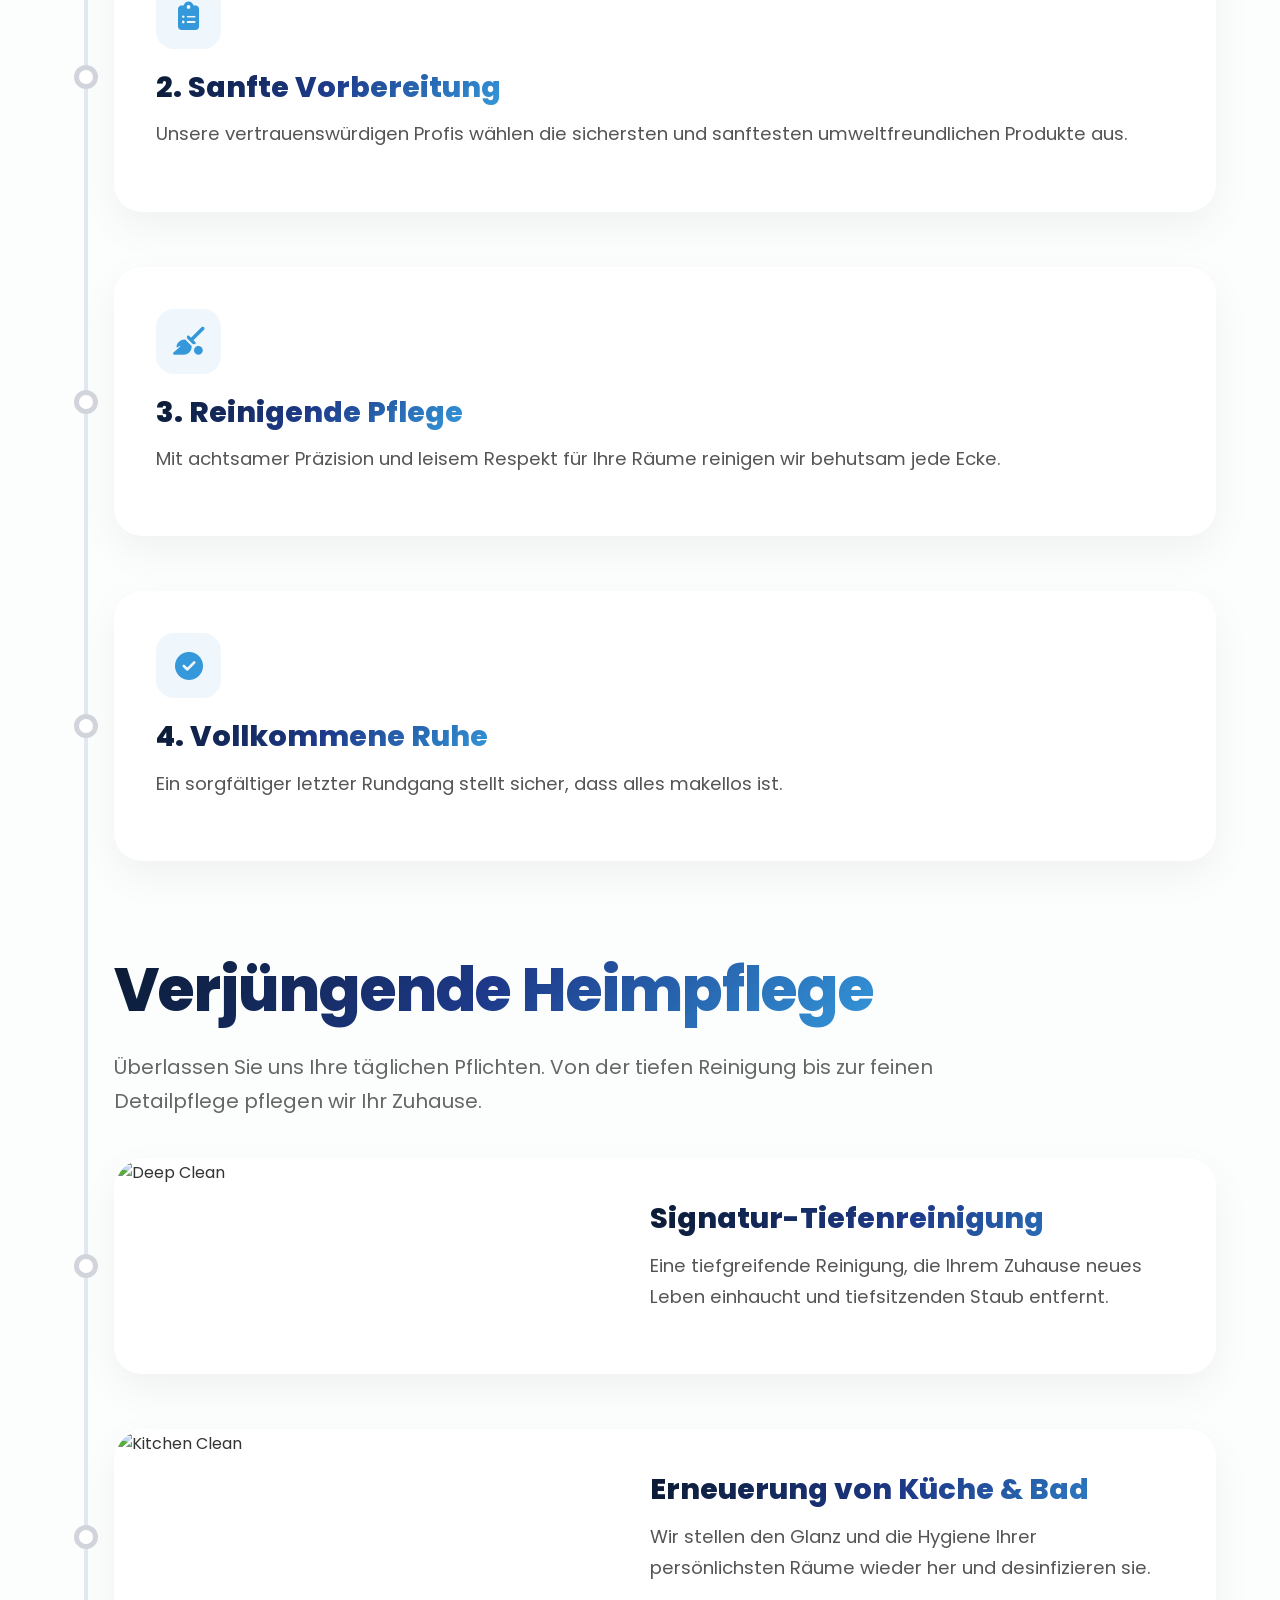
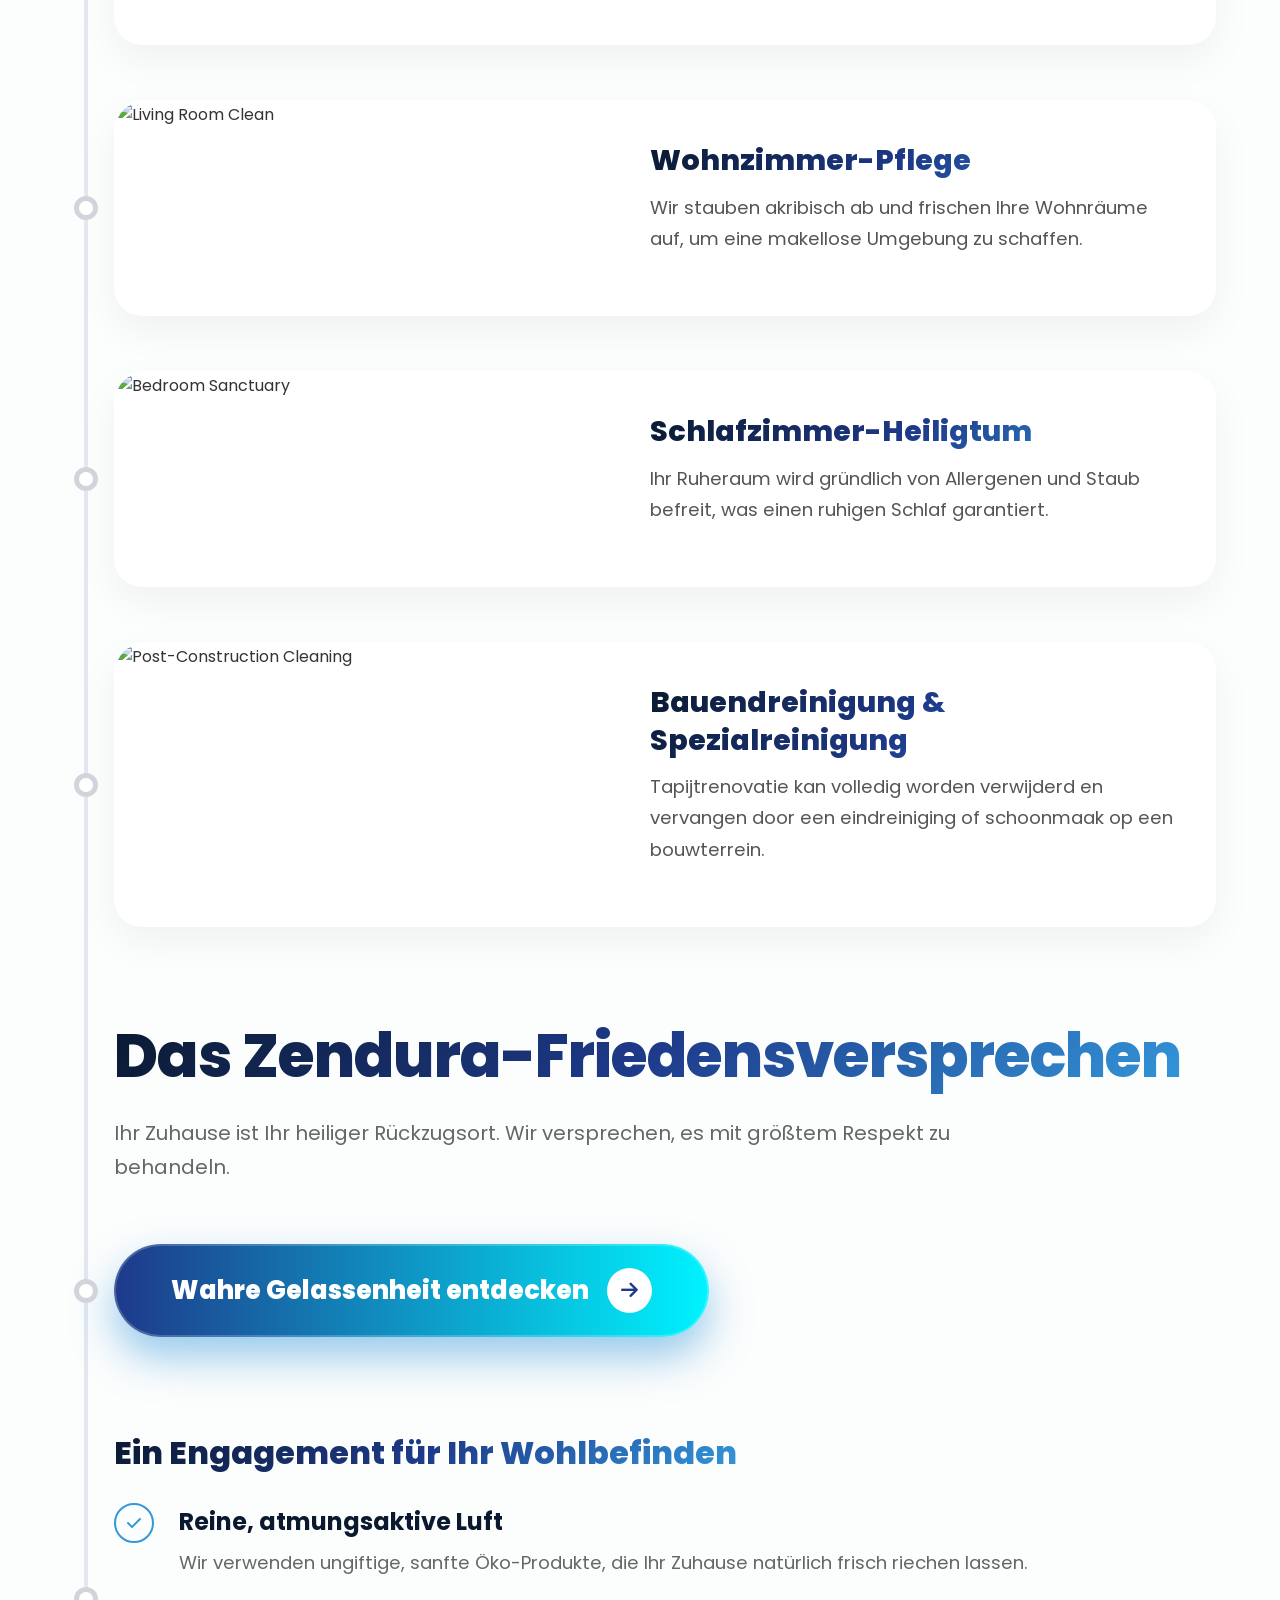
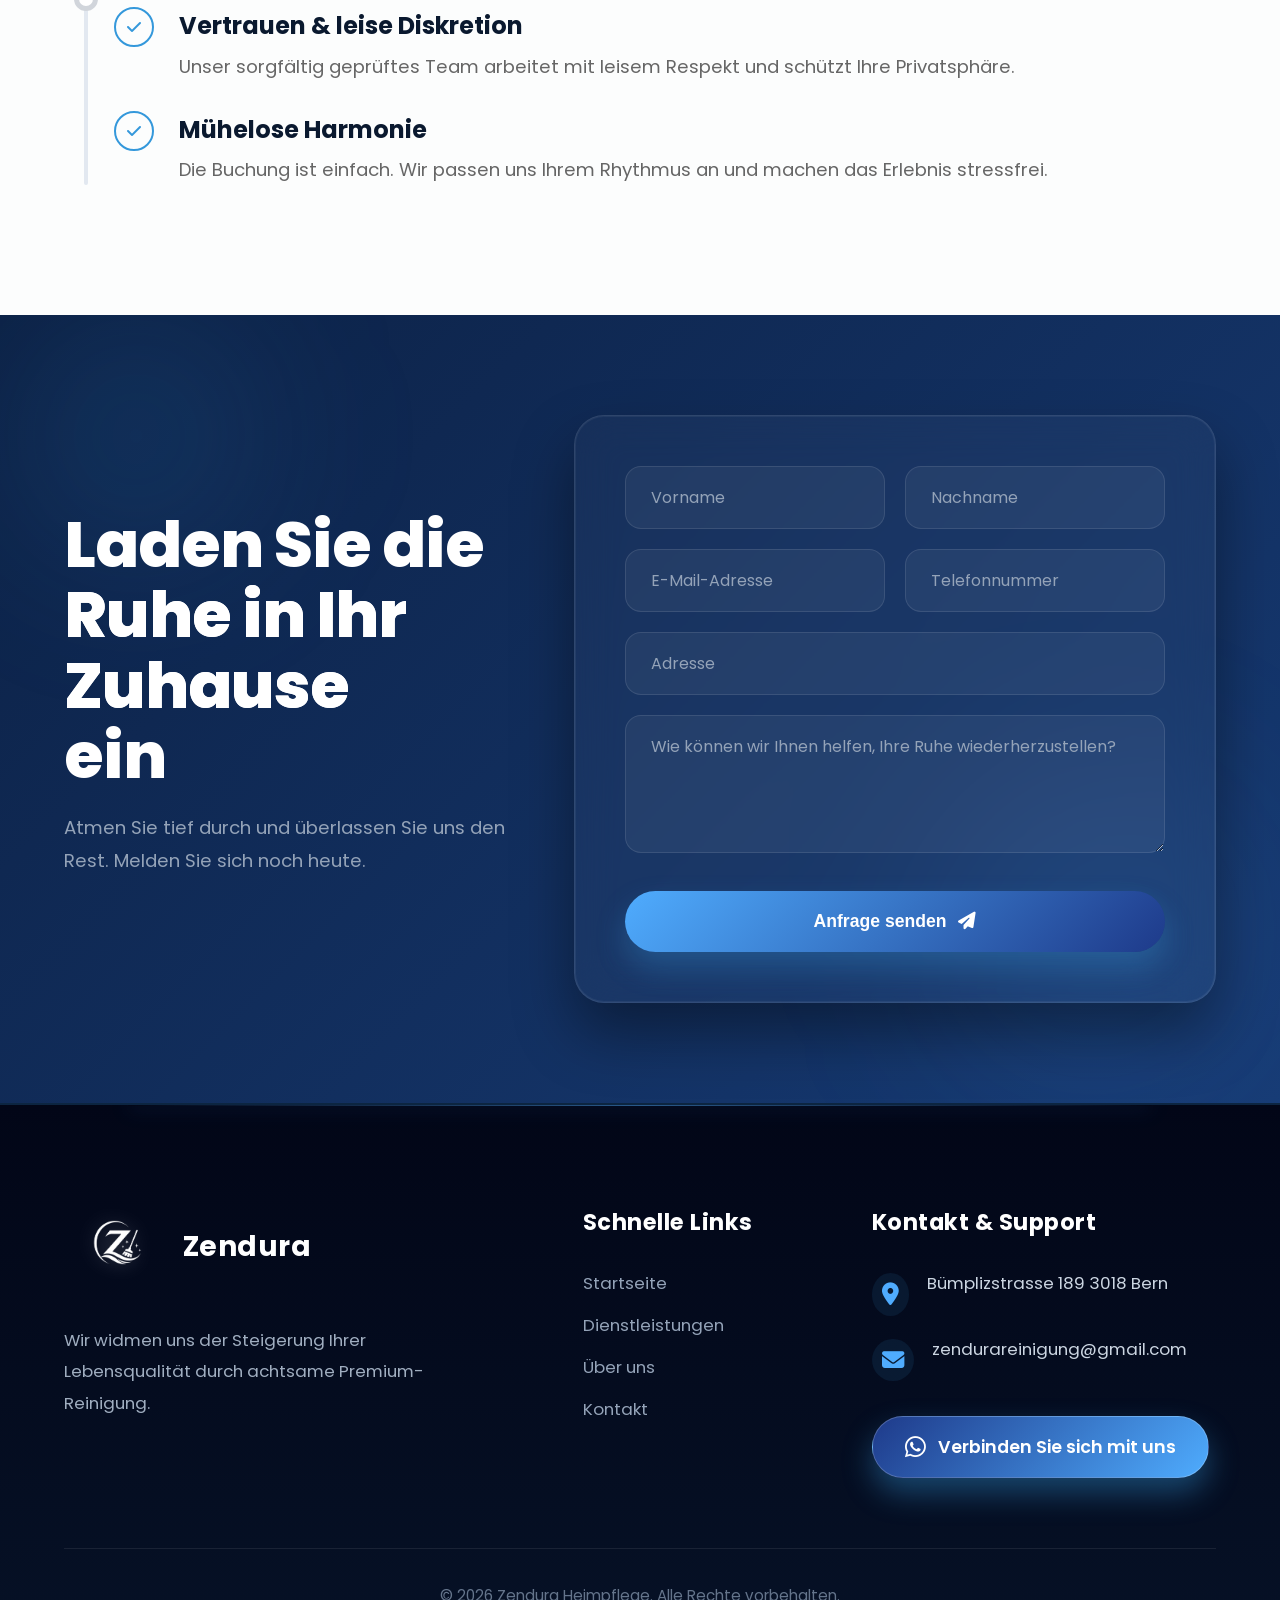
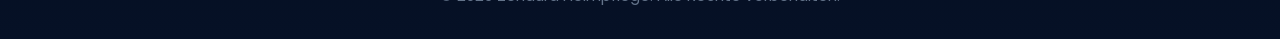
==== commit 31dfbd28: "Update index.html" ====
--- a/index.html
+++ b/index.html
@@ -5,21 +5,17 @@
     <meta name="viewport" content="width=device-width, initial-scale=1.0, viewport-fit=cover">
     <title>Zendura</title>
     
- 
     <link href="https://fonts.googleapis.com/css2?family=Dancing+Script:wght@600;700&family=Poppins:wght@300;400;500;600;700;800&display=swap" rel="stylesheet">
     <link rel="stylesheet" href="https://cdnjs.cloudflare.com/ajax/libs/font-awesome/6.5.0/css/all.min.css">
     
-
     <link rel="stylesheet" href="style.css">
 </head>
 <body>
     <div id="splash-screen">
         <div class="splash-logo-container">
-
             <h1 class="splash-brand-name">Zendura</h1>
         </div>
     </div>
-
 
     <header id="mainHeader">
         <div class="header-left">
@@ -42,10 +38,8 @@
         </div>
     </header>
 
-
     <div class="mobile-menu" id="mobileMenu">
         <div class="close-btn" id="closeMenu"><i class="fa-solid fa-xmark"></i></div>
-
         <a href="#home" class="i18n" data-en="Home" data-de="Startseite" onclick="closeMobileMenu()">Home</a>
         <a href="#services" class="i18n" data-en="Services" data-de="Dienstleistungen" onclick="closeMobileMenu()">Services</a>
         <a href="./aboutus.html" class="i18n" data-en="About Us" data-de="Über uns">About Us</a>
@@ -55,42 +49,20 @@
         </button>
     </div>
 
-
     <div class="lang-modal-overlay" id="langModal" aria-hidden="true">
         <div class="lang-modal-box">
-            <i
-                class="fa-solid fa-xmark close-lang-modal"
-                onclick="closeLangModal()"
-            ></i>
-
-            <h3
-                class="i18n"
-                data-en="Select Language"
-                data-de="Sprache wählen"
-            >
-                Sprache wählen
-            </h3>
-
-            <a
-                href="javascript:void(0);"
-                class="lang-option"
-                data-language="en"
-            >
+            <i class="fa-solid fa-xmark close-lang-modal" onclick="closeLangModal()"></i>
+            <h3 class="i18n" data-en="Select Language" data-de="Sprache wählen">Sprache wählen</h3>
+            <a href="javascript:void(0);" class="lang-option" data-language="en">
                 <span>English</span>
                 <i class="fa-solid fa-circle-check lang-check"></i>
             </a>
-
-            <a
-                href="javascript:void(0);"
-                class="lang-option selected"
-                data-language="de"
-            >
+            <a href="javascript:void(0);" class="lang-option selected" data-language="de">
                 <span>Deutsch</span>
                 <i class="fa-solid fa-circle-check lang-check"></i>
             </a>
         </div>
     </div>
-
 
     <section class="hero" id="home">
         <div class="hero-container">
@@ -101,23 +73,15 @@
                 <p class="i18n" data-en="Let us gently wash away the stress of your day. We meticulously cleanse and harmonize your living spaces, leaving you with a tranquil, breathing sanctuary where you can truly relax and unwind." data-de="Lassen Sie uns den Stress des Tages behutsam wegwaschen. Wir reinigen und harmonisieren Ihre Wohnräume und hinterlassen Ihnen einen ruhigen Rückzugsort.">
                     Lassen Sie uns den Stress des Tages behutsam wegwaschen. Wir reinigen und harmonisieren Ihre Wohnräume und hinterlassen Ihnen einen ruhigen Rückzugsort.
                 </p>
-
             </div>
             
             <div class="hero-image">
-                <div class="float-img-1">
-                    <img src="https://images.unsplash.com/photo-1585421514738-01798e348b17?q=80&w=300&auto=format&fit=crop" alt="Cleaning Tools">
-                </div>
-                <div class="premium-image-wrapper">
-                    <img src="./v1.png" alt="Luxury Clean Home">
-                </div>
-                <div class="float-img-2">
-                    <img src="https://images.unsplash.com/photo-1527515637462-cff94eecc1ac?q=80&w=300&auto=format&fit=crop" alt="Clean Room">
+                <div class="hero-logo-wrapper">
+                    <img src="./logo.png" alt="Zendura Animated Logo">
                 </div>
             </div>
         </div>
     </section>
-
 
     <section class="master-timeline-section">
         <div class="timeline-wrapper" id="timelineWrapper">
@@ -125,7 +89,6 @@
             <div class="timeline-track" id="timelineTrack">
                 <div class="timeline-progress-bar" id="progressBar"></div>
             </div>
-
 
             <div class="section-header">
                 <h2 class="text-gradient-dark-light i18n" data-en="Your Effortless Path to Peace" data-de="Ihr müheloser Weg zur inneren Ruhe">Ihr müheloser Weg zur inneren Ruhe</h2>
@@ -269,23 +232,23 @@
                 </div>
             </div>
 
+            <!-- Vê beşê li jêr min guhert daku bibe "Post-Construction & Final Cleaning" -->
             <div class="timeline-item">
                 <div class="timeline-circle"></div>
                 <div class="card-border-wrapper">
                     <div class="image-card">
                         <div class="img-container">
-                            <img src="https://images.unsplash.com/photo-1527515637462-cff94eecc1ac?q=80&w=800&auto=format&fit=crop" alt="Floor Cleaning">
+                            <img src="https://images.unsplash.com/photo-1603712725038-e9334ae8f39f?q=80&w=800&auto=format&fit=crop" alt="Post-Construction Cleaning">
                         </div>
                         <div class="card-text-content">
-                            <h3 class="text-gradient-dark-light i18n" data-en="Floor & Carpet Revitalization" data-de="Boden- & Teppichrevitalisierung">Boden- & Teppichrevitalisierung</h3>
-                            <p class="i18n" data-en="Deep vacuuming and mopping treatments that remove hidden dirt and footprints, restoring the natural beauty and freshness of your home's foundation." data-de="Tiefenstaubsaugen und Wischbehandlungen, die versteckten Schmutz entfernen und die Böden erneuern.">
-                                Tiefenstaubsaugen und Wischbehandlungen, die versteckten Schmutz entfernen und die Böden erneuern.
-                            </p>
-                        </div>
-                    </div>
-                </div>
-            </div>
-
+                            <h3 class="text-gradient-dark-light i18n" data-en="Post-Construction & Final Cleaning" data-de="Bauendreinigung & Spezialreinigung">Bauendreinigung & Spezialreinigung</h3>
+                            <p class="i18n" data-en="Carpet revitalization can be completely removed and replaced with final cleaning or construction site cleaning.">
+                               Tapijtrenovatie kan volledig worden verwijderd en vervangen door een eindreiniging of schoonmaak op een bouwterrein.
+                            </p>
+                        </div>
+                    </div>
+                </div>
+            </div>
 
             <div class="section-header" style="margin-top: 80px;">
                 <h2 class="text-gradient-dark-light i18n" data-en="The Zendura Promise of Peace" data-de="Das Zendura-Friedensversprechen">Das Zendura-Friedensversprechen</h2>
@@ -332,11 +295,9 @@
                     </ul>
                 </div>
             </div>
-
         </div> 
     </section>
 
->
     <section class="request-section" id="request-service">
         <div class="request-container">
             <div class="request-text">
@@ -379,14 +340,7 @@
                     <div class="form-status" id="formStatus"></div>
 
                     <button type="submit" class="submit-btn" id="submitBookingBtn">
-                        <span
-                            class="i18n"
-                            data-en="Send Request"
-                            data-de="Anfrage senden"
-                        >
-                            Anfrage senden
-                        </span>
-                    
+                        <span class="i18n" data-en="Send Request" data-de="Anfrage senden">Anfrage senden</span>
                         <i class="fa-solid fa-paper-plane"></i>
                     </button>
                 </form>
@@ -394,10 +348,8 @@
         </div>
     </section>
 
-
     <footer class="premium-footer" id="contact">
         <div class="footer-container">
-            
             <div class="footer-brand">
                 <a href="#" class="footer-logo">
                     <img src="./logo.png" alt="Zendura Logo" class="footer-site-logo">
@@ -427,9 +379,7 @@
                     </li>
                     <li>
                         <i class="fa-solid fa-envelope"></i>
-                        <a href="mailto:zendurareinigung@gmail.com">
-                            zendurareinigung@gmail.com
-                        </a>
+                        <a href="mailto:zendurareinigung@gmail.com">zendurareinigung@gmail.com</a>
                     </li>
                     <li>
                         <a href="https://wa.me/410789642788" target="_blank" class="whatsapp-btn-blue">
@@ -438,7 +388,6 @@
                     </li>
                 </ul>
             </div>
-            
         </div>
         
         <div class="footer-bottom">
--- a/style.css
+++ b/style.css
@@ -1,27 +1,35 @@
-/* ================= RESET & BASE ================= */
 * { margin: 0; padding: 0; box-sizing: border-box; }
-body { font-family: 'Poppins', sans-serif; background: #fcfdfd; overflow-x: hidden; line-height: 1.6; color: #333; }
+body { 
+    font-family: 'Poppins', sans-serif; 
+    background: #fcfdfd; 
+    overflow-x: hidden; 
+    line-height: 1.6; 
+    color: #333;  
+    overflow-wrap: break-word;
+    word-wrap: break-word; 
+    -webkit-hyphens: auto;
+    -ms-hyphens: auto;
+    hyphens: auto;
+}
 html { scroll-behavior: smooth; }
-
-/* ================= PREMIUM GRADIENTS ================= */
+ 
 .text-gradient-dark-light {
     background: linear-gradient(135deg, #0a192f 0%, #1E3A8A 50%, #3498db 100%);
     -webkit-background-clip: text; -webkit-text-fill-color: transparent;
     display: inline-block;
 }
 
-/* ================= SPLASH SCREEN (NEW) ================= */
 #splash-screen {
     position: fixed;
     inset: 0;
     z-index: 99999;
-    background: linear-gradient(135deg, #020617 0%, #0a192f 100%);
+    background: linear-gradient(135deg, #0c2145 0%, #173b75 100%);
     display: flex;
     align-items: center;
     justify-content: center;
     transition: opacity 0.8s cubic-bezier(0.4, 0, 0.2, 1), visibility 0.8s;
 }
-
+    
 #splash-screen.hidden {
     opacity: 0;
     visibility: hidden;
@@ -52,7 +60,6 @@
     100% { filter: drop-shadow(0 0 40px rgba(79, 172, 254, 0.9)); transform: scale(1.05); }
 }
 
-/* ================= SMART HEADER ================= */
 header {
     position: fixed; top: 20px; left: 50%; transform: translateX(-50%) translateY(0);
     width: 92%; max-width: 1400px; 
@@ -66,7 +73,6 @@
 
 .header-left { display: flex; align-items: center; }
 
-/* ================= LOGO & BRAND NAME STYLES ================= */
 .logo-container {
     display: flex;
     align-items: center;
@@ -117,7 +123,6 @@
 .hamburger { display: none; color: white; font-size: 28px; cursor: pointer; transition: 0.3s; }
 .hamburger:hover { color: #4facfe; transform: scale(1.1); }
 
-/* ================= RESPONSIVE BREAKPOINTS ================= */
 @media (max-width: 950px) {
     .nav-links { display: none; }
     .hamburger { display: block; }
@@ -154,7 +159,6 @@
     box-shadow: 0 10px 25px rgba(52, 152, 219, 0.4); transition: 0.3s; display: flex; align-items: center; gap: 10px;
 }
 
-/* ================= CLEAN LANGUAGE MODAL ================= */
 .lang-modal-overlay {
     position: fixed; inset: 0; background: rgba(5, 12, 23, 0.85); backdrop-filter: blur(20px);
     z-index: 3000; display: flex; justify-content: center; align-items: center;
@@ -182,16 +186,16 @@
 .hero {
     position: relative; min-height: 100vh; padding: 160px 6% 60px; 
     display: flex; align-items: center; justify-content: center; overflow: hidden; 
-    background: #020617; 
+    background: linear-gradient(135deg, #173b75 0%, #0c2145 100%); 
 }
 .hero::before {
     content: ''; position: absolute; top: -20%; left: -10%; width: 60vw; height: 60vw;
-    background: radial-gradient(circle, rgba(52, 152, 219, 0.15) 0%, transparent 60%);
+    background: radial-gradient(circle, rgba(52, 152, 219, 0.2) 0%, transparent 60%);
     filter: blur(100px); animation: floatOrb 12s infinite alternate ease-in-out; z-index: 1; pointer-events: none;
 }
 .hero::after {
     content: ''; position: absolute; bottom: -20%; right: -10%; width: 70vw; height: 70vw;
-    background: radial-gradient(circle, rgba(30, 58, 138, 0.25) 0%, transparent 60%);
+    background: radial-gradient(circle, rgba(79, 172, 254, 0.15) 0%, transparent 60%);
     filter: blur(120px); animation: floatOrb2 15s infinite alternate-reverse ease-in-out; z-index: 1; pointer-events: none;
 }
 @keyframes floatOrb { 0% { transform: translate(0, 0); } 100% { transform: translate(80px, 60px); } }
@@ -199,9 +203,16 @@
 
 .hero-container { position: relative; z-index: 2; display: flex; flex-wrap: wrap; max-width: 1400px; gap: 60px; align-items: center; width: 100%; }
 
-.hero-text { flex: 1.2; min-width: 300px; color: #FFFFFF; text-align: left; }
+.hero-text { 
+    flex: 1.2; min-width: 300px; color: #FFFFFF; text-align: left; 
+    opacity: 0;
+    transform: translateY(60px);
+    animation: slideUpFade 1.2s cubic-bezier(0.175, 0.885, 0.32, 1.275) forwards;
+    /* Nivîs piştî wêneyê derdikeve, dema derengbûnê hate zêdekirin */
+    animation-delay: 2.7s; 
+}
 .hero-text h2 { font-size: clamp(2.8rem, 6vw, 5.5rem); font-weight: 800; line-height: 1.15; margin-bottom: 25px; letter-spacing: -1px; text-shadow: 0 10px 40px rgba(0,0,0,0.8); }
-.text-light-blue { background: linear-gradient(to right, #4facfe, #00f2fe); -webkit-background-clip: text; -webkit-text-fill-color: transparent; display: inline-block; }
+.text-light-blue { background: linear-gradient(to right, #ffffff, #ffffff); -webkit-background-clip: text;  display: inline-block; }
 .hero-text p { font-size: clamp(1rem, 2vw, 1.25rem); color: #94a3b8; font-weight: 400; max-width: 600px; line-height: 1.8; margin-bottom: 40px; }
 
 .hero-btn {
@@ -213,38 +224,45 @@
 
 .hero-image { flex: 1; display: flex; justify-content: center; align-items: center; min-width: 280px; position: relative; }
 
-.premium-image-wrapper {
-    position: relative; width: 100%; max-width: 550px; border-radius: 30px;
-    animation: floatSmooth 6s ease-in-out infinite; z-index: 2;
-}
-@keyframes floatSmooth { 0% { transform: translateY(0px); } 50% { transform: translateY(-15px); } 100% { transform: translateY(0px); } }
-.premium-image-wrapper img {
-    width: 100%; height: auto; object-fit: cover; border-radius: 30px;
-    box-shadow: 0 30px 60px rgba(0,0,0,0.6); border: 2px solid rgba(255,255,255,0.15); position: relative; z-index: 2;
-}
-
-.float-img-1, .float-img-2 {
-    position: absolute; border-radius: 20px; overflow: hidden;
-    box-shadow: 0 20px 40px rgba(0,0,0,0.5); border: 2px solid rgba(255,255,255,0.2); z-index: 3; background: #fff;
-}
-.float-img-1 { width: 140px; height: 140px; top: -30px; left: -40px; animation: floatSlow1 7s infinite alternate ease-in-out; }
-.float-img-2 { width: 160px; height: 120px; bottom: -20px; right: -50px; animation: floatSlow2 8s infinite alternate ease-in-out; }
-.float-img-1 img, .float-img-2 img { width: 100%; height: 100%; object-fit: cover; }
-
-@keyframes floatSlow1 { 0% { transform: translateY(0) rotate(-5deg); } 100% { transform: translateY(-15px) rotate(5deg); } }
-@keyframes floatSlow2 { 0% { transform: translateY(0) rotate(5deg); } 100% { transform: translateY(15px) rotate(-5deg); } }
+.hero-logo-wrapper {
+    position: relative;
+    width: 100%;
+    display: flex;
+    justify-content: center;
+    align-items: center;
+    z-index: 2;
+    opacity: 0;
+    transform: translateY(60px);
+    animation: slideUpFade 1.2s cubic-bezier(0.175, 0.885, 0.32, 1.275) forwards;
+    /* Wêne destpêkê derdikeve, dema derengbûnê hate kêmkirin */
+    animation-delay: 2.2s; 
+}
+
+.hero-logo-wrapper img {
+    width: 100%; 
+    max-width: 500px; 
+    height: auto;
+    object-fit: contain;
+    filter: drop-shadow(0 20px 40px rgba(0, 0, 0, 0.5)); 
+}
+
+@keyframes slideUpFade {
+    0% { opacity: 0; transform: translateY(60px); }
+    100% { opacity: 1; transform: translateY(0); }
+}
 
 @media (max-width: 950px) {
-    .hero { padding-top: 140px; }
-    .hero-container { flex-direction: column; text-align: center; gap: 50px; margin-top: 0; }
+    .hero { padding-top: 130px; }
+    .hero-container { flex-direction: column; text-align: center; gap: 15px; margin-top: 0; }
+    /* order: 2 dike ku nivîs li jêr be */
     .hero-text { order: 2; display: flex; flex-direction: column; align-items: center; } 
-    .hero-image { order: 1; margin-top: 10px; } 
-    .hero-text p { max-width: 100%; }
-    .float-img-1 { width: 100px; height: 100px; left: -10px; }
-    .float-img-2 { width: 120px; height: 90px; right: -10px; }
-}
-
-/* ================= MASTER TIMELINE UNIVERSE ================= */
+    /* order: 1 dike ku wêne (logo) li jor be */
+    .hero-image { order: 1; margin-top: 0; } 
+    .hero-text h2 { margin-bottom: 15px; } 
+    .hero-text p { max-width: 100%; margin-bottom: 20px; } 
+    .hero-logo-wrapper img { max-width: 350px; }
+}
+
 .master-timeline-section {
     background: #fcfdfd; padding: 100px 5% 130px; position: relative; overflow: hidden;
 }
@@ -373,9 +391,8 @@
     .huge-premium-btn { padding: 18px 30px; width: 100%; justify-content: center; font-size: 1.1rem; }
 }
 
-/* ================= PREMIUM REQUEST FORM SECTION ================= */
 .request-section {
-    background: linear-gradient(135deg, #020617 0%, #0a192f 100%);
+    background: linear-gradient(135deg, #0c2145 0%, #173b75 100%);
     padding: 100px 5%; position: relative; overflow: hidden;
 }
 .request-section::before {
@@ -426,7 +443,6 @@
     .form-row { flex-direction: column; gap: 20px; }
 }
 
-/* ================= ULTRA PREMIUM FOOTER ================= */
 .premium-footer {
     background: linear-gradient(to bottom, #020617, #061126); 
     border-top: 2px solid rgba(52, 152, 219, 0.15);
@@ -479,4 +495,88 @@
     .whatsapp-btn-blue { margin: 20px auto 0; }
     .footer-site-logo { height: 75px; } 
     .footer-logo { justify-content: center; }
-}+}
+
+.lang-option {
+    width: 100%;
+    display: flex;
+    align-items: center;
+    justify-content: space-between;
+    gap: 15px;
+}
+
+.lang-option .lang-check {
+    font-size: 20px;
+    color: #39a9db;
+    opacity: 0;
+    visibility: hidden;
+    transform: scale(0.6);
+    transition:
+        opacity 0.25s ease,
+        visibility 0.25s ease,
+        transform 0.25s ease;
+}
+
+.lang-option.selected .lang-check {
+    opacity: 1;
+    visibility: visible;
+    transform: scale(1);
+}
+
+.form-status {
+    display: none;
+    width: 100%;
+    margin: 5px 0 16px;
+    padding: 14px 16px;
+    border-radius: 12px;
+    font-size: 0.92rem;
+    font-weight: 500;
+    line-height: 1.6;
+}
+
+.form-status.show {
+    display: block;
+}
+
+.form-status.success {
+    color: #146c43;
+    background: #dff5e9;
+    border: 1px solid #a8dfbf;
+}
+
+.form-status.error {
+    color: #9b2335;
+    background: #fde8ec;
+    border: 1px solid #efb8c2;
+}
+
+.submit-btn:disabled {
+    cursor: not-allowed;
+    opacity: 0.7;
+    pointer-events: none;
+}
+
+.submit-btn .fa-spinner {
+    animation: bookingSpinner 0.8s linear infinite;
+}
+
+@keyframes bookingSpinner {
+    from {
+        transform: rotate(0deg);
+    }
+
+    to {
+        transform: rotate(360deg);
+    }
+}
+
+.footer-contact a[href^="mailto:"] {
+    color: inherit;
+    text-decoration: none;
+    transition: color 0.25s ease;
+}
+
+.footer-contact a[href^="mailto:"]:hover {
+    color: #39a9db;
+    text-decoration: underline;
+}
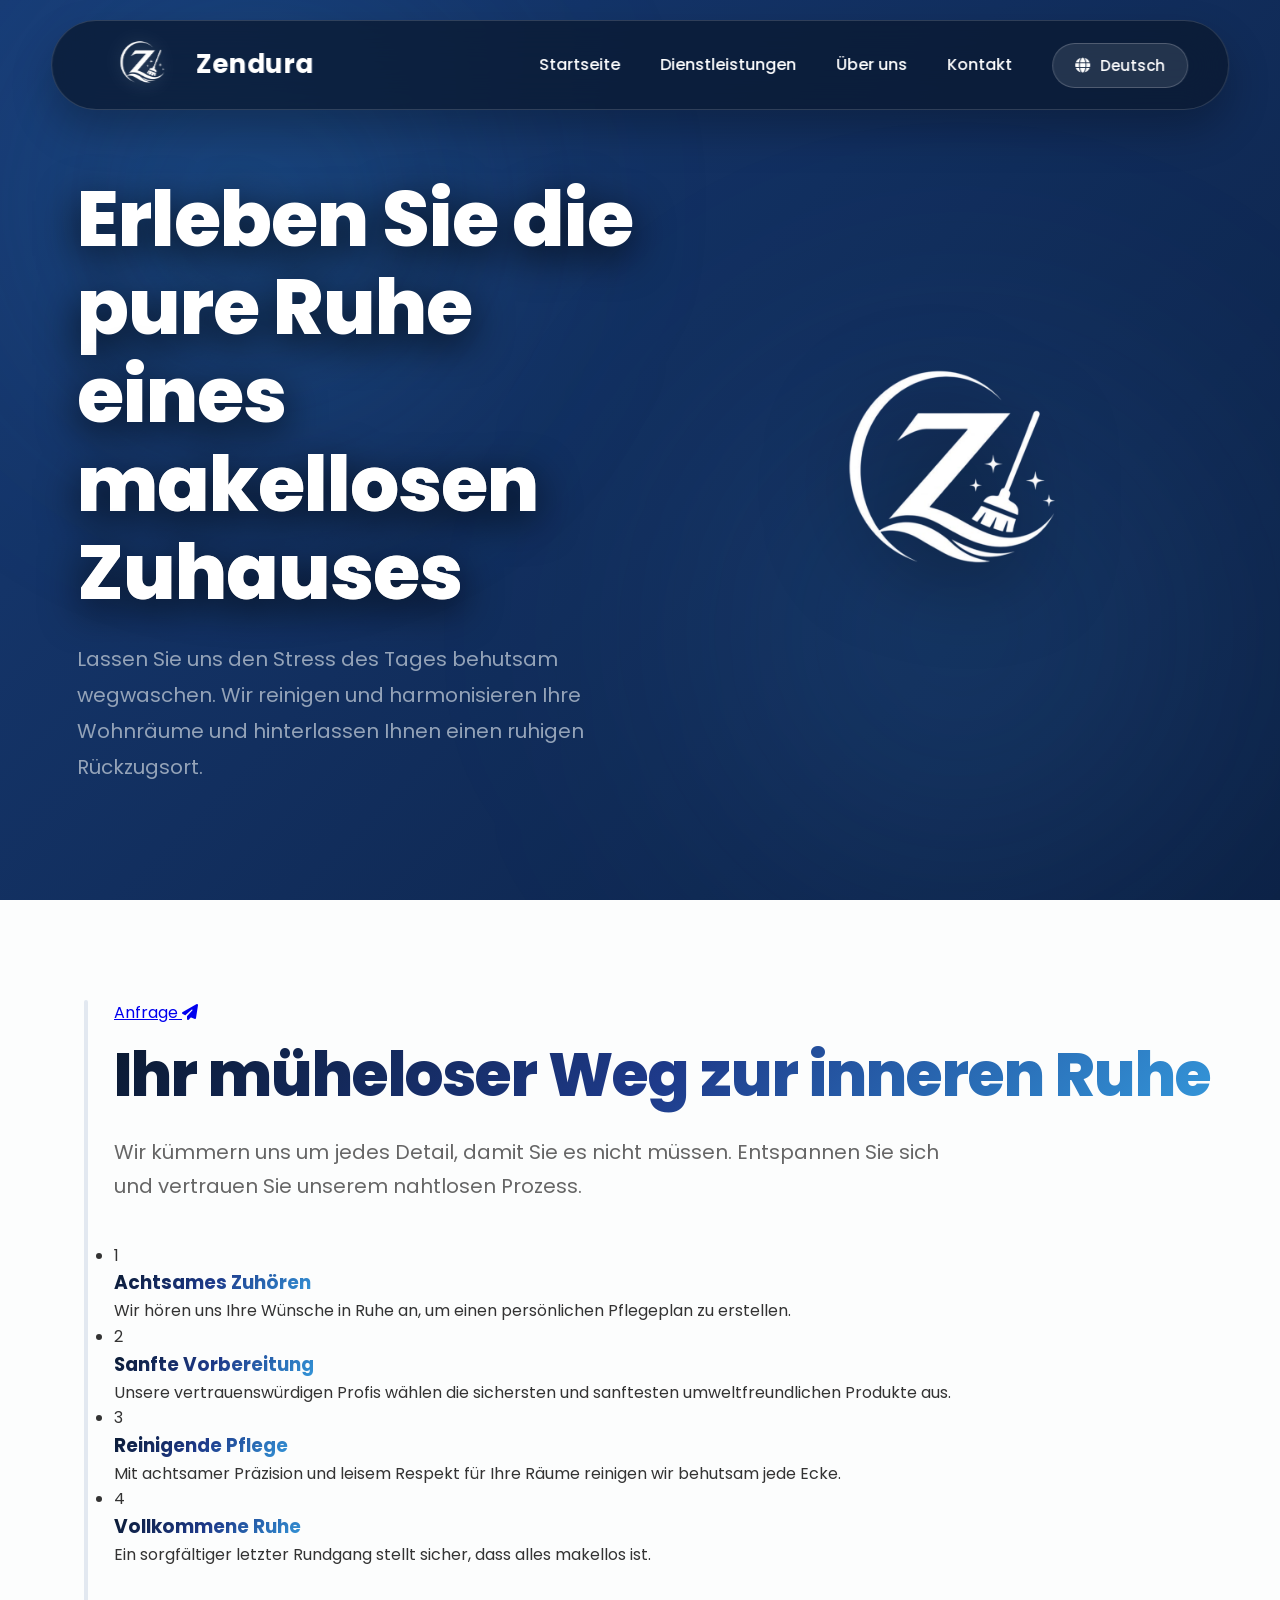
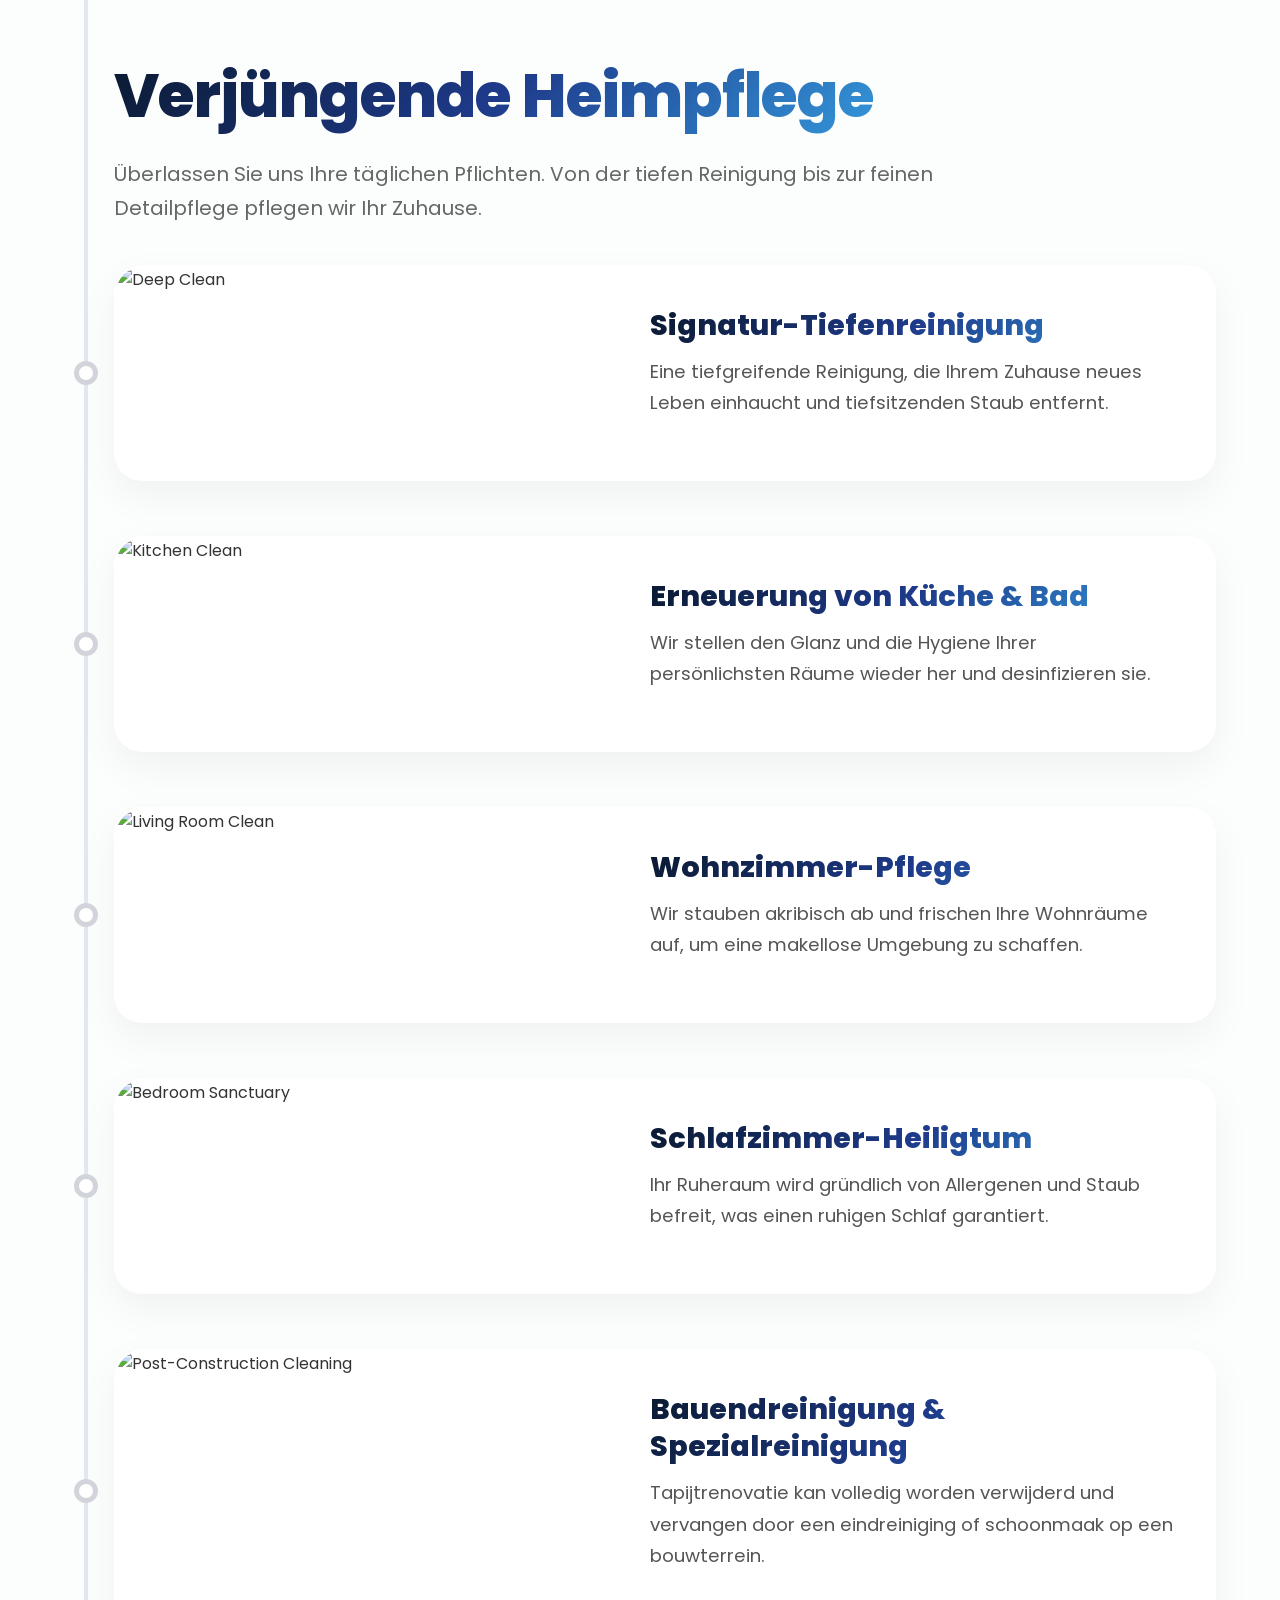
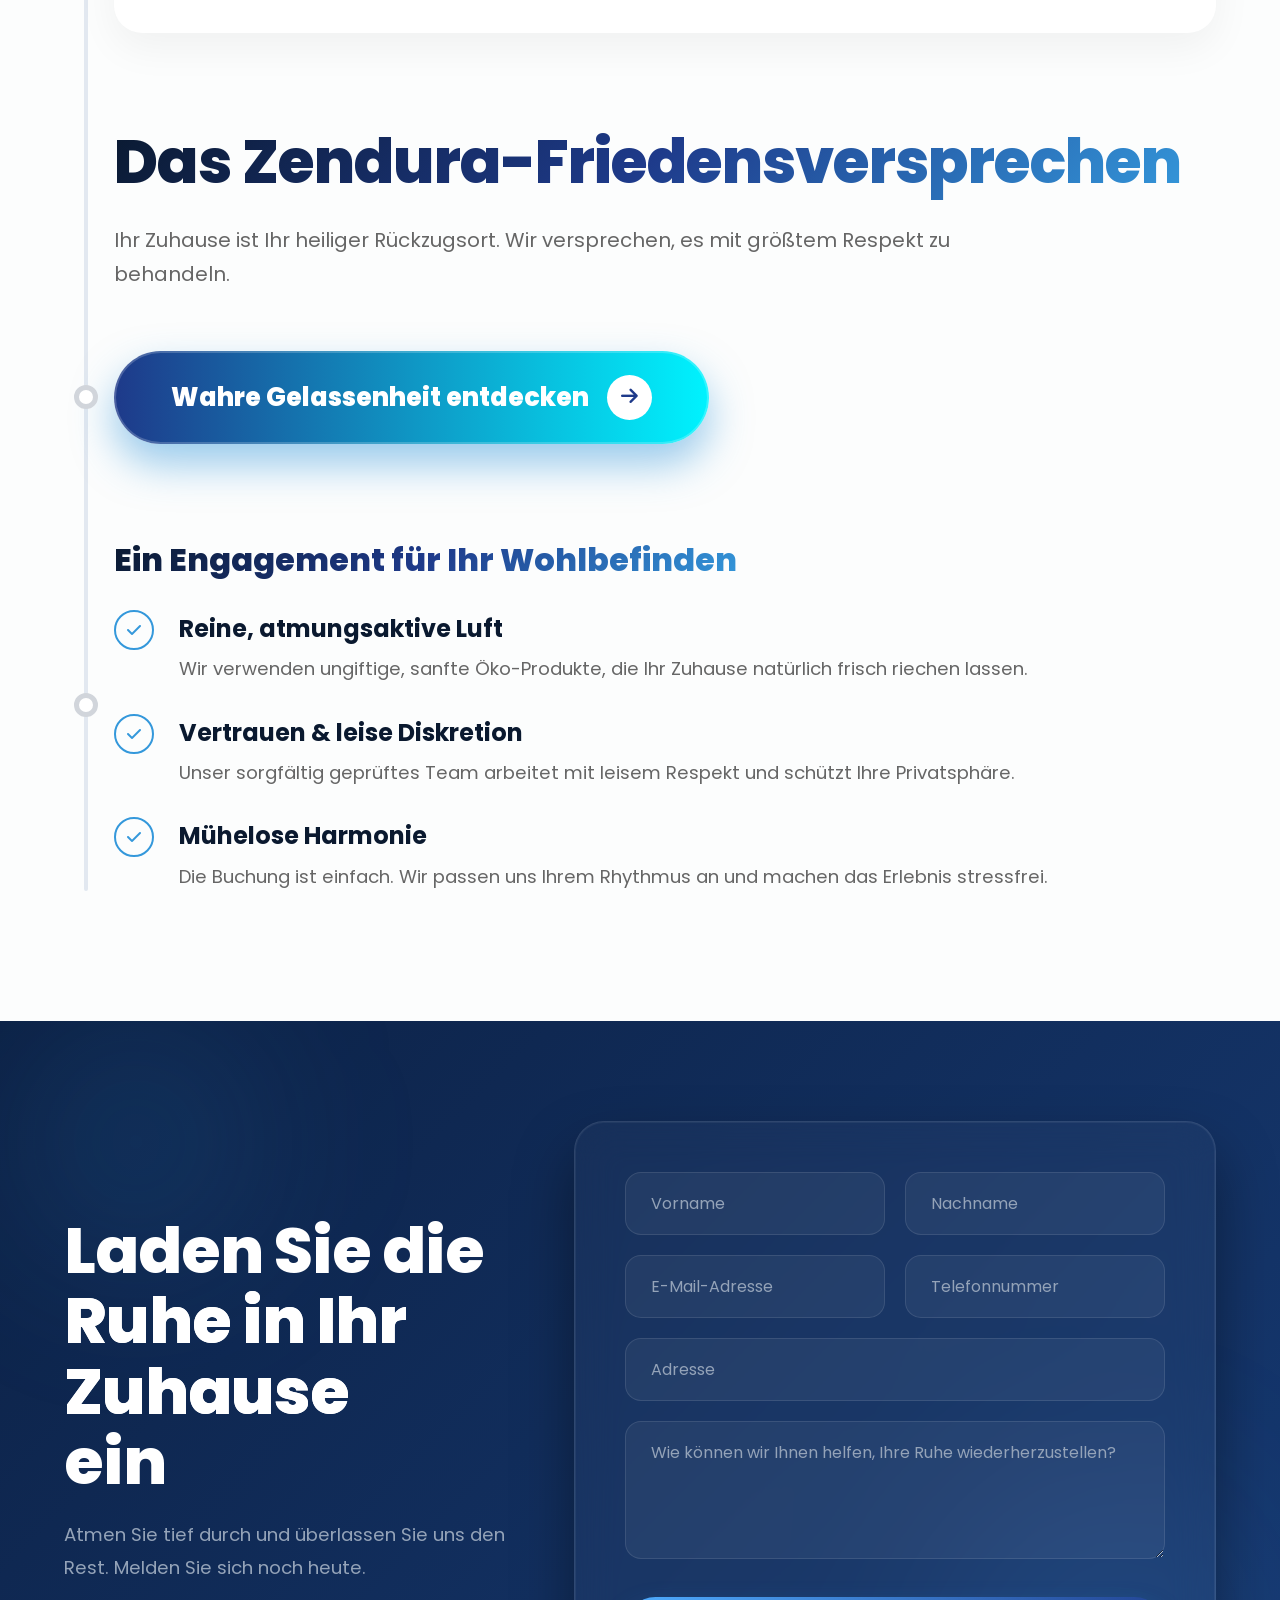
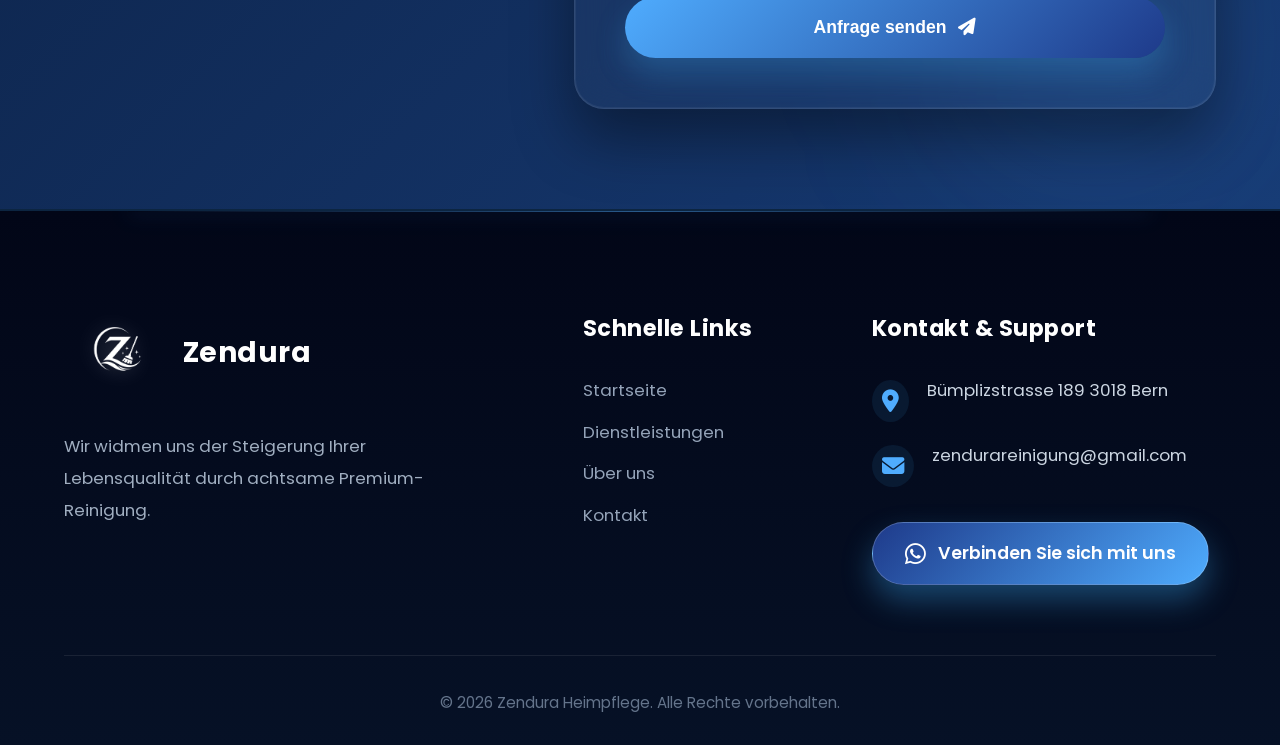
==== commit 428ffc50: "Update index.html" ====
--- a/index.html
+++ b/index.html
@@ -90,6 +90,14 @@
                 <div class="timeline-progress-bar" id="progressBar"></div>
             </div>
 
+            <!-- Button moved ABOVE the section header and inline styles removed for perfect centering -->
+            <div class="peace-action-btn">
+                <a href="#request-service" class="beautiful-request-btn">
+                    <span class="i18n" data-en="Request" data-de="Anfrage">Anfrage</span>
+                    <i class="fa-solid fa-paper-plane"></i>
+                </a>
+            </div>
+
             <div class="section-header">
                 <h2 class="text-gradient-dark-light i18n" data-en="Your Effortless Path to Peace" data-de="Ihr müheloser Weg zur inneren Ruhe">Ihr müheloser Weg zur inneren Ruhe</h2>
                 <p class="i18n" data-en="We handle every little detail so you don't have to. Relax and trust our seamless, quiet process designed to bring absolute harmony back to your home." data-de="Wir kümmern uns um jedes Detail, damit Sie es nicht müssen. Entspannen Sie sich und vertrauen Sie unserem nahtlosen Prozess.">
@@ -97,64 +105,46 @@
                 </p>
             </div>
 
-            <div class="timeline-item">
-                <div class="timeline-circle"></div>
-                <div class="card-border-wrapper">
-                    <div class="timeline-card">
-                        <div class="timeline-content">
-                            <div class="icon-wrapper"><i class="fa-regular fa-calendar-check"></i></div>
-                            <h3 class="text-gradient-dark-light i18n" data-en="1. Mindful Listening" data-de="1. Achtsames Zuhören">1. Achtsames Zuhören</h3>
+            <!-- 1, 2, 3, 4 List WITHOUT Cards -->
+            <div class="peace-steps-container">
+                <ul class="peace-steps-list">
+                    <li>
+                        <div class="step-num">1</div>
+                        <div class="step-text">
+                            <h3 class="text-gradient-dark-light i18n" data-en="Mindful Listening" data-de="Achtsames Zuhören">Achtsames Zuhören</h3>
                             <p class="i18n" data-en="We gently listen to your needs to create a personalized care plan that fits perfectly into your lifestyle without causing any disruption." data-de="Wir hören uns Ihre Wünsche in Ruhe an, um einen persönlichen Pflegeplan zu erstellen.">
                                 Wir hören uns Ihre Wünsche in Ruhe an, um einen persönlichen Pflegeplan zu erstellen.
                             </p>
                         </div>
-                    </div>
-                </div>
-            </div>
-
-            <div class="timeline-item">
-                <div class="timeline-circle"></div>
-                <div class="card-border-wrapper">
-                    <div class="timeline-card">
-                        <div class="timeline-content">
-                            <div class="icon-wrapper"><i class="fa-solid fa-clipboard-list"></i></div>
-                            <h3 class="text-gradient-dark-light i18n" data-en="2. Gentle Preparation" data-de="2. Sanfte Vorbereitung">2. Sanfte Vorbereitung</h3>
+                    </li>
+                    <li>
+                        <div class="step-num">2</div>
+                        <div class="step-text">
+                            <h3 class="text-gradient-dark-light i18n" data-en="Gentle Preparation" data-de="Sanfte Vorbereitung">Sanfte Vorbereitung</h3>
                             <p class="i18n" data-en="Our trusted professionals select the safest, most soothing eco-friendly products specifically tailored to protect your sanctuary and your loved ones." data-de="Unsere vertrauenswürdigen Profis wählen die sichersten und sanftesten umweltfreundlichen Produkte aus.">
                                 Unsere vertrauenswürdigen Profis wählen die sichersten und sanftesten umweltfreundlichen Produkte aus.
                             </p>
                         </div>
-                    </div>
-                </div>
-            </div>
-
-            <div class="timeline-item">
-                <div class="timeline-circle"></div>
-                <div class="card-border-wrapper">
-                    <div class="timeline-card">
-                        <div class="timeline-content">
-                            <div class="icon-wrapper"><i class="fa-solid fa-broom-ball"></i></div>
-                            <h3 class="text-gradient-dark-light i18n" data-en="3. Purifying Care" data-de="3. Reinigende Pflege">3. Reinigende Pflege</h3>
+                    </li>
+                    <li>
+                        <div class="step-num">3</div>
+                        <div class="step-text">
+                            <h3 class="text-gradient-dark-light i18n" data-en="Purifying Care" data-de="Reinigende Pflege">Reinigende Pflege</h3>
                             <p class="i18n" data-en="With mindful precision and quiet respect for your space, we gently purify every corner, restoring light, freshness, and positive energy." data-de="Mit achtsamer Präzision und leisem Respekt für Ihre Räume reinigen wir behutsam jede Ecke.">
                                 Mit achtsamer Präzision und leisem Respekt für Ihre Räume reinigen wir behutsam jede Ecke.
                             </p>
                         </div>
-                    </div>
-                </div>
-            </div>
-
-            <div class="timeline-item">
-                <div class="timeline-circle"></div>
-                <div class="card-border-wrapper">
-                    <div class="timeline-card">
-                        <div class="timeline-content">
-                            <div class="icon-wrapper"><i class="fa-solid fa-circle-check"></i></div>
-                            <h3 class="text-gradient-dark-light i18n" data-en="4. Perfect Peace" data-de="4. Vollkommene Ruhe">4. Vollkommene Ruhe</h3>
+                    </li>
+                    <li>
+                        <div class="step-num">4</div>
+                        <div class="step-text">
+                            <h3 class="text-gradient-dark-light i18n" data-en="Perfect Peace" data-de="Vollkommene Ruhe">Vollkommene Ruhe</h3>
                             <p class="i18n" data-en="A meticulous final walkthrough ensures everything is beautifully pristine, welcoming you back to a home of pure comfort and undisturbed peace." data-de="Ein sorgfältiger letzter Rundgang stellt sicher, dass alles makellos ist.">
                                 Ein sorgfältiger letzter Rundgang stellt sicher, dass alles makellos ist.
                             </p>
                         </div>
-                    </div>
-                </div>
+                    </li>
+                </ul>
             </div>
 
             <div class="section-header" id="services" style="margin-top: 80px;">
@@ -232,7 +222,6 @@
                 </div>
             </div>
 
-            <!-- Vê beşê li jêr min guhert daku bibe "Post-Construction & Final Cleaning" -->
             <div class="timeline-item">
                 <div class="timeline-circle"></div>
                 <div class="card-border-wrapper">
@@ -243,7 +232,7 @@
                         <div class="card-text-content">
                             <h3 class="text-gradient-dark-light i18n" data-en="Post-Construction & Final Cleaning" data-de="Bauendreinigung & Spezialreinigung">Bauendreinigung & Spezialreinigung</h3>
                             <p class="i18n" data-en="Carpet revitalization can be completely removed and replaced with final cleaning or construction site cleaning.">
-                               Tapijtrenovatie kan volledig worden verwijderd en vervangen door een eindreiniging of schoonmaak op een bouwterrein.
+                               Tapijtrenovatie kan volledig worden verwijderd und vervangen door een eindreiniging of schoonmaak op een bouwterrein.
                             </p>
                         </div>
                     </div>
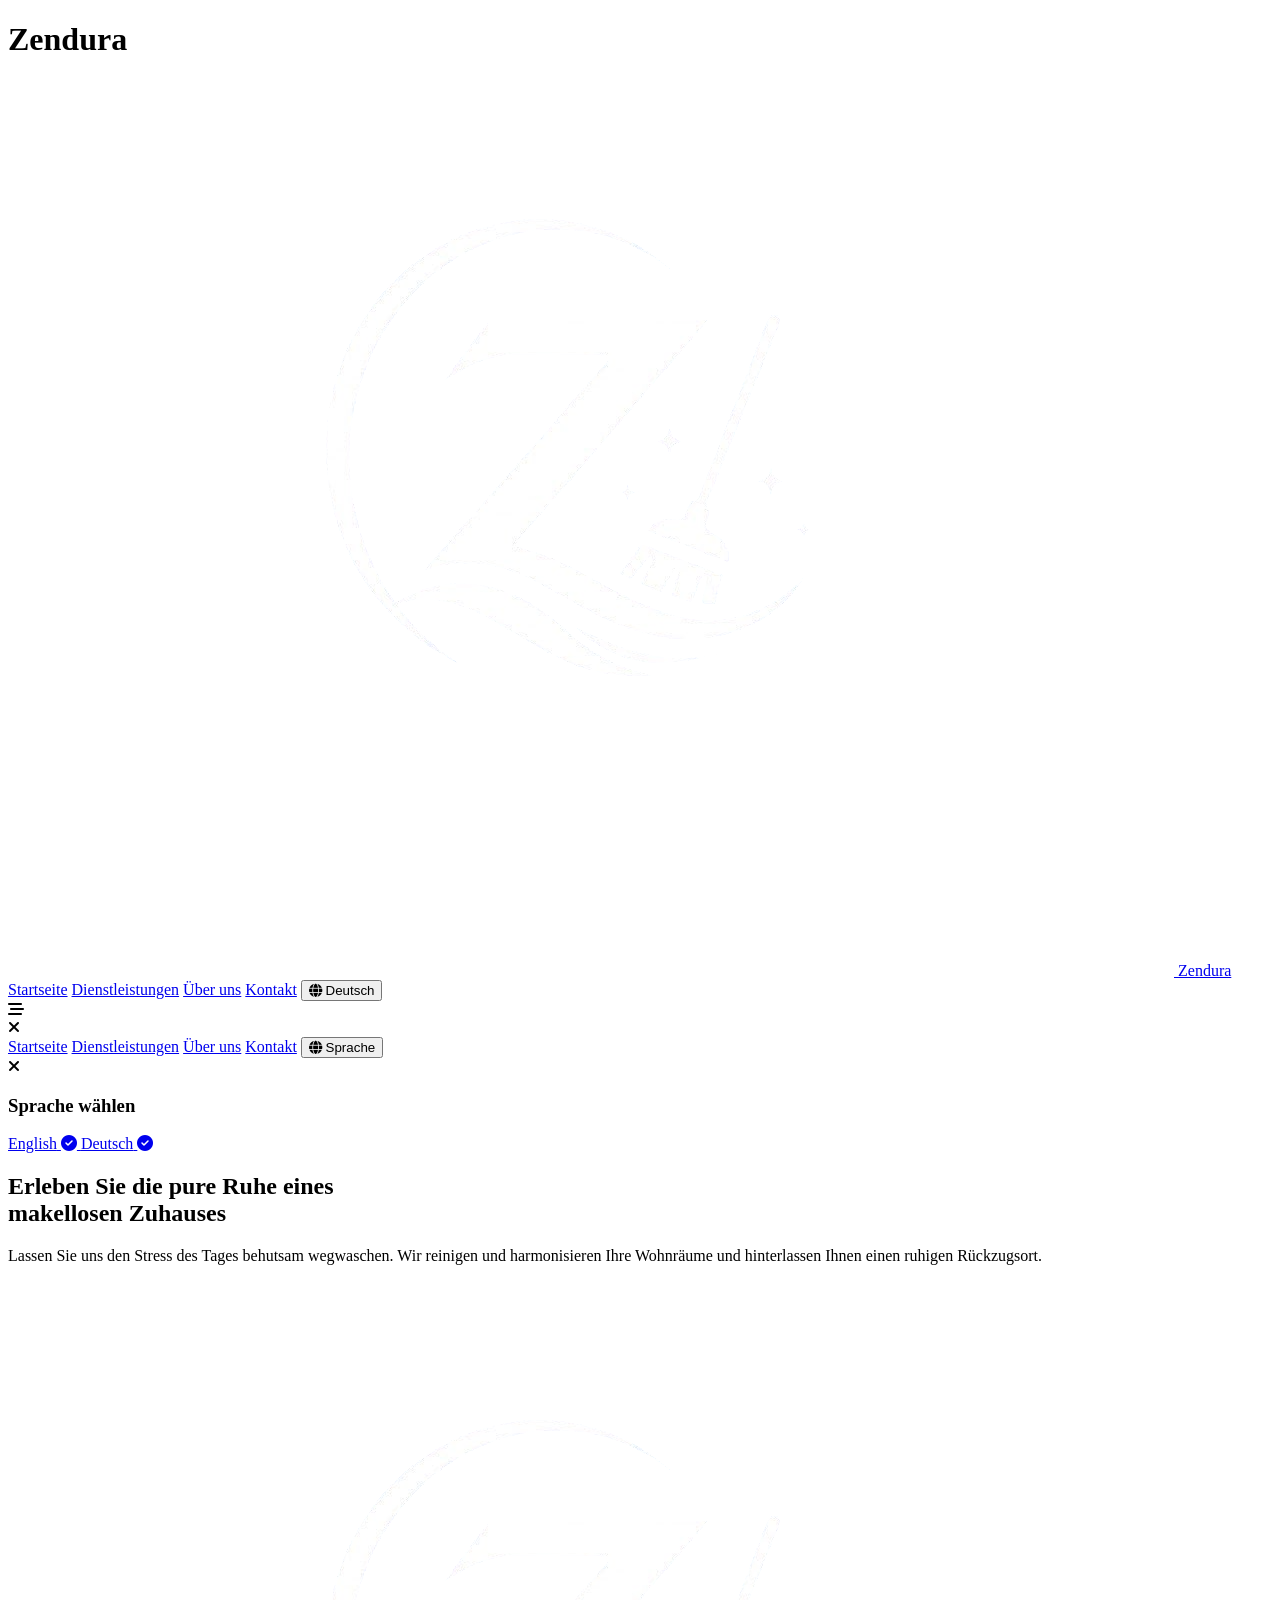
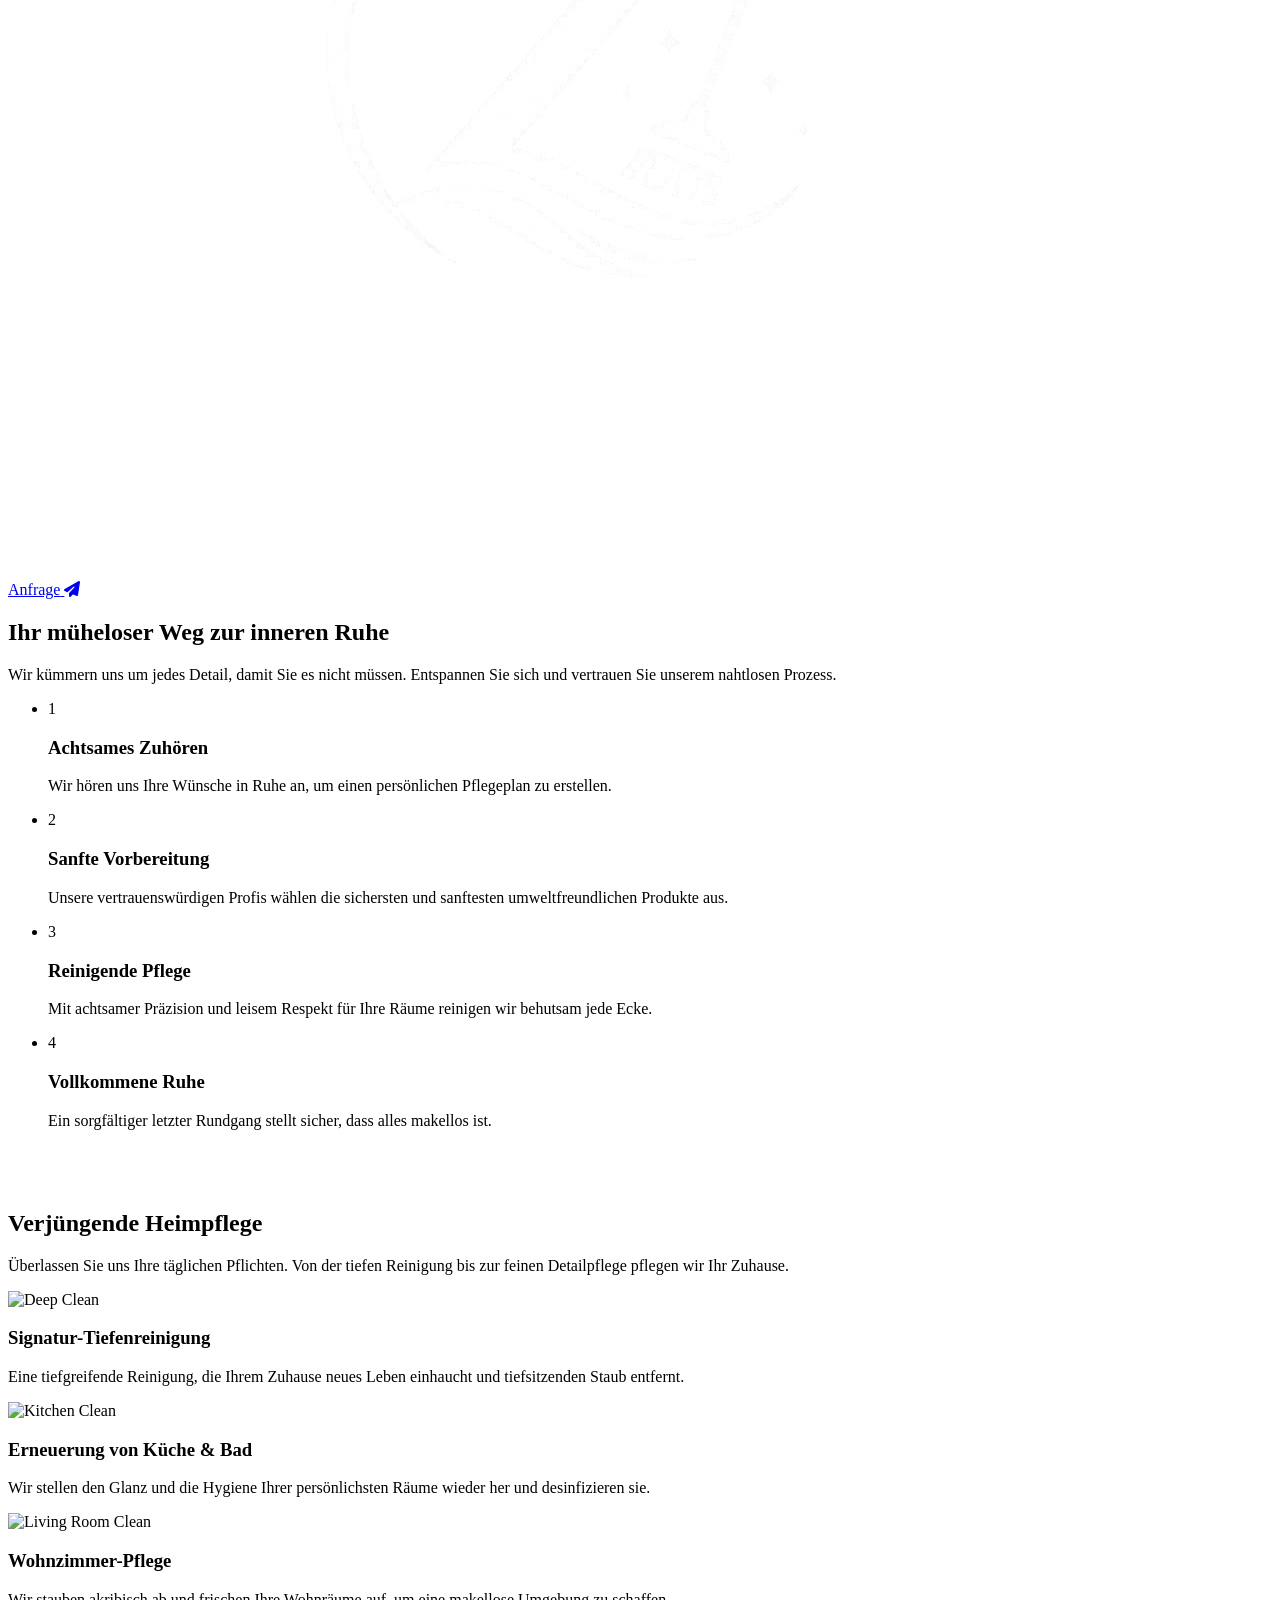
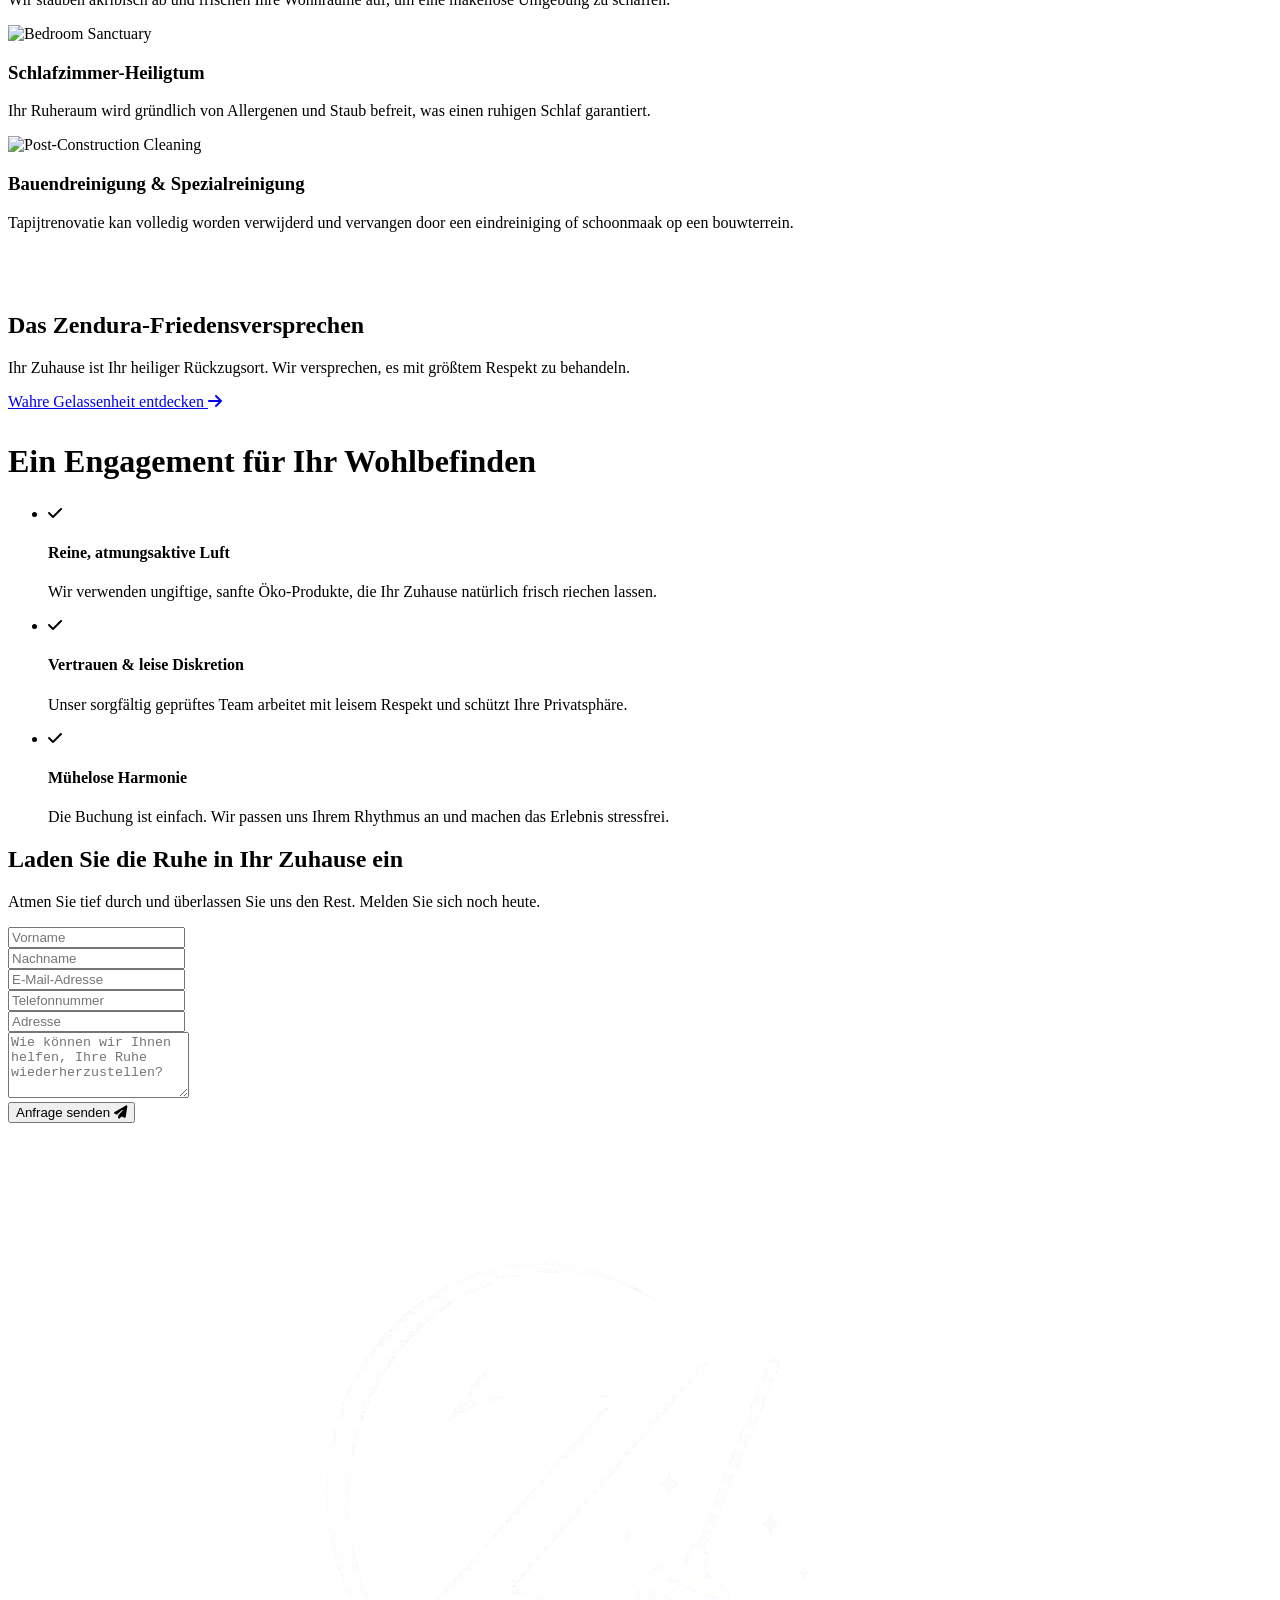
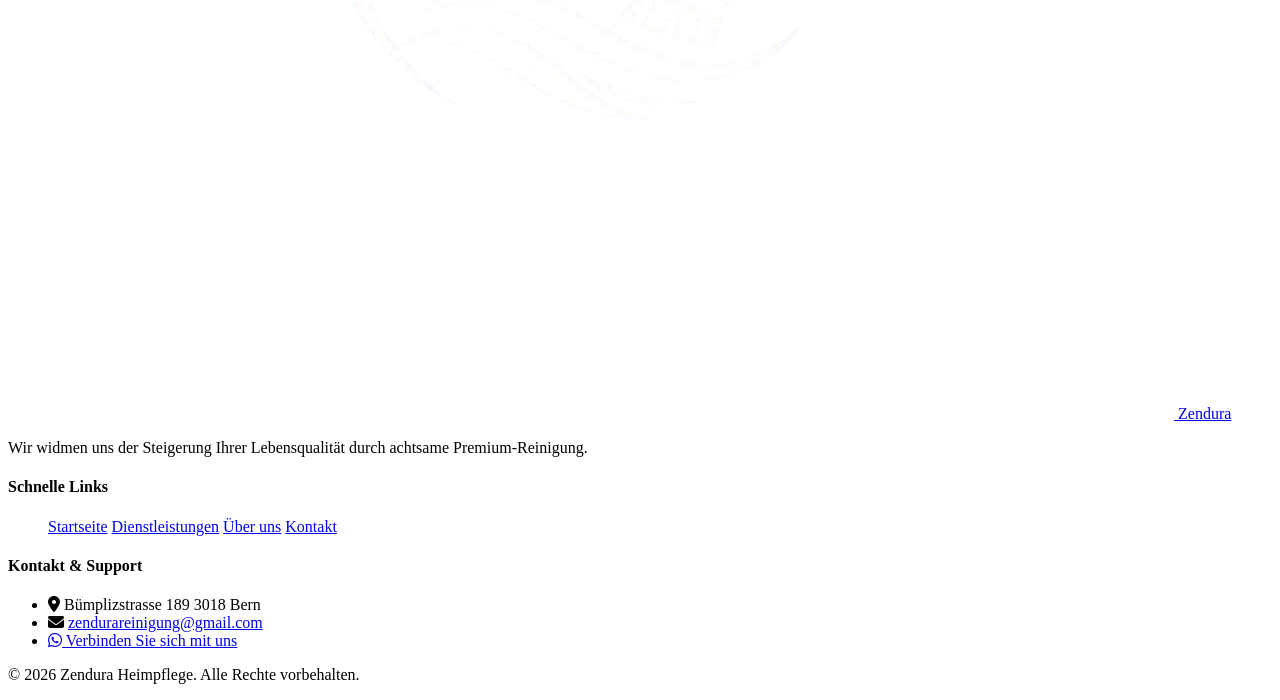
==== commit 46260ed9: "Update index.html" ====
--- a/index.html
+++ b/index.html
@@ -8,7 +8,7 @@
     <link href="https://fonts.googleapis.com/css2?family=Dancing+Script:wght@600;700&family=Poppins:wght@300;400;500;600;700;800&display=swap" rel="stylesheet">
     <link rel="stylesheet" href="https://cdnjs.cloudflare.com/ajax/libs/font-awesome/6.5.0/css/all.min.css">
     
-    <link rel="stylesheet" href="style.css">
+    <link rel="stylesheet" href="stylee.css">
 </head>
 <body>
     <div id="splash-screen">
